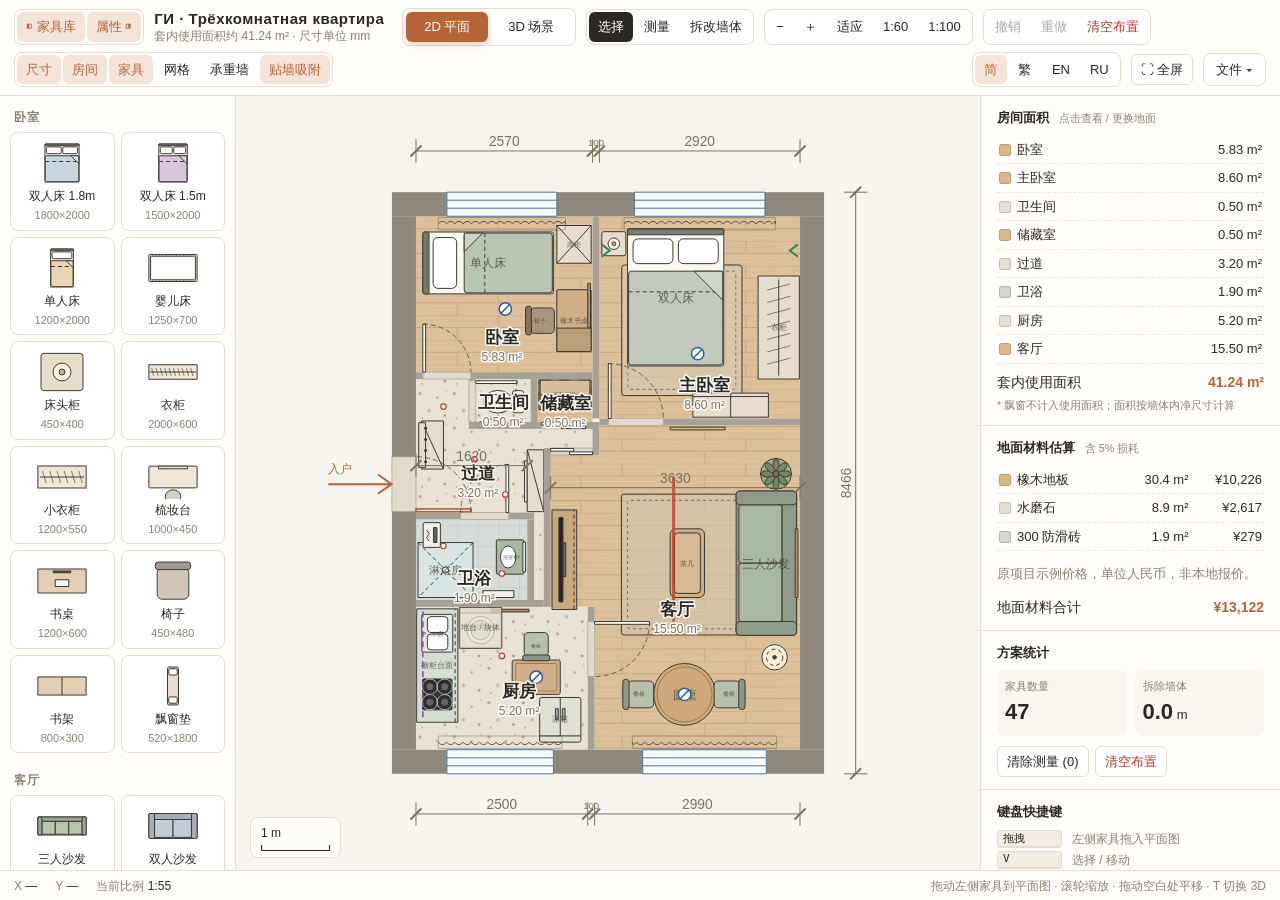
==== tests/offline.html @ d6c2c99a "kvartira-3d: data-driven floorplan-3d fork with a Russian UI Plan as JSON (walls, openings, rooms, l" ====
<!doctype html>
<html lang="zh-CN">
<head>
<meta charset="utf-8">
<meta name="viewport" content="width=device-width,initial-scale=1,maximum-scale=1,user-scalable=no,viewport-fit=cover">
<meta name="apple-mobile-web-app-capable" content="yes">
<meta name="mobile-web-app-capable" content="yes">
<meta name="apple-mobile-web-app-status-bar-style" content="default">
<meta name="theme-color" content="#fffdf9">
<title>户型装修设计</title>
<style>
:root{
  --bg:#f3efe7; --paper:#f7f4ee; --panel:#fffdf9; --line:#e3dccf; --ink:#2b2824; --muted:#8a8174;
  --accent:#b5653a; --accent-soft:#f3e3d8; --teal:#2f5d62;
}
*{box-sizing:border-box}
html,body{margin:0;height:100%;background:var(--bg);color:var(--ink);overflow:hidden;overscroll-behavior:none;touch-action:manipulation;
  -webkit-text-size-adjust:100%;-webkit-tap-highlight-color:transparent;
  font:13px/1.5 -apple-system,BlinkMacSystemFont,"PingFang SC","Hiragino Sans GB","Microsoft YaHei",sans-serif}
button,input,select{font:inherit;color:inherit}
.app{display:grid;grid-template-rows:auto minmax(0,1fr) 30px;grid-template-columns:236px minmax(0,1fr) 300px;height:100vh;height:100dvh;
  padding:env(safe-area-inset-top) env(safe-area-inset-right) env(safe-area-inset-bottom) env(safe-area-inset-left);
  -webkit-user-select:none;user-select:none;-webkit-touch-callout:none}
input{-webkit-user-select:text;user-select:text}
header{grid-column:1/-1;display:flex;flex-wrap:wrap;align-items:center;gap:6px 10px;padding:8px 14px;
  background:var(--panel);border-bottom:1px solid var(--line)}
.brand{display:flex;flex-direction:column;margin-right:8px;line-height:1.25}
.brand b{font-size:15px;letter-spacing:.5px}
.brand span{color:var(--muted);font-size:12px}
.grp{display:flex;align-items:center;gap:2px;padding:2px;border:1px solid var(--line);border-radius:8px;background:#fff}
.btn{border:0;background:transparent;padding:5px 9px;border-radius:6px;cursor:pointer;white-space:nowrap}
.btn:hover{background:#f2ece2}
.btn.on{background:var(--ink);color:#fff}
.btn.chip.on{background:var(--accent-soft);color:var(--accent)}
#langSel .btn{min-width:32px;font-weight:500}
.btn.primary{background:var(--accent);color:#fff}
.btn.primary:hover{background:#9f5530}
.btn.danger{color:#b3372a}
.spacer{flex:1}
aside{background:var(--panel);overflow:auto;border-right:1px solid var(--line)}
aside.right{border-right:0;border-left:1px solid var(--line)}
.lib h4{margin:0;padding:12px 14px 6px;font-size:12px;color:var(--muted);font-weight:600;letter-spacing:1px}
.lib-grid{display:grid;grid-template-columns:1fr 1fr;gap:6px;padding:0 10px 6px}
.lib h4{position:sticky;top:0;z-index:1;background:var(--panel)}
.item{display:flex;flex-direction:column;align-items:center;gap:2px;padding:8px 4px 6px;border:1px solid var(--line);
  border-radius:8px;background:#fff;cursor:grab;user-select:none;touch-action:pan-y;transition:border-color .15s,transform .15s}
.item.dragging{border-color:var(--accent);opacity:.5}
@media (hover:hover){.item:hover{border-color:var(--accent);transform:translateY(-1px)}}
#ghost{position:fixed;left:0;top:0;z-index:30;pointer-events:none;opacity:.8;transform:translate(-50%,-50%);filter:drop-shadow(0 4px 10px rgba(40,30,20,.3))}
#ghost svg{width:100%;height:100%;display:block;overflow:visible}
.item svg{width:56px;height:44px}
.item b{font-weight:500;font-size:12px}
.item small{color:var(--muted);font-size:11px}
.hint{padding:10px 14px 16px;color:var(--muted);font-size:12px}
main{position:relative;overflow:hidden;background:var(--paper)}
#plan{width:100%;height:100%;display:block;touch-action:none;cursor:default}
#plan.panning{cursor:grabbing}
#plan.tool-measure{cursor:crosshair}
#plan .wall{pointer-events:none}
#plan.tool-demolish .wall{pointer-events:all;cursor:pointer}
#plan.tool-demolish .wall:hover{fill:#d9894f}
#plan.tool-select .room:hover{opacity:.82}
#plan .furn{cursor:move}
@media (hover:hover){#plan .furn:hover{filter:drop-shadow(0 0 2px rgba(181,101,58,.7))}}
[data-handle]{cursor:pointer}
[data-handle=size]{cursor:nwse-resize}
.scalebar{position:absolute;left:14px;bottom:12px;background:rgba(255,253,249,.92);border:1px solid var(--line);
  border-radius:8px;padding:6px 10px;font-size:12px;pointer-events:none}
.scalebar .bar{height:6px;border:1.5px solid var(--ink);border-top:0;margin-top:3px}
.modehint{position:absolute;left:50%;top:12px;transform:translateX(-50%);background:var(--ink);color:#fff;
  padding:5px 12px;border-radius:20px;font-size:12px;opacity:0;transition:opacity .2s;pointer-events:none}
.modehint.show{opacity:.9}
footer{grid-column:1/-1;display:flex;gap:18px;align-items:center;padding:0 14px;background:var(--panel);overflow:hidden;white-space:nowrap;
  border-top:1px solid var(--line);color:var(--muted);font-size:12px;font-variant-numeric:tabular-nums}
#tip{overflow:hidden;text-overflow:ellipsis}
footer b{color:var(--ink);font-weight:500}
#panel section{padding:12px 16px;border-bottom:1px solid var(--line)}
#panel h3{margin:0 0 8px;font-size:13px}
#panel h3 small{color:var(--muted);font-weight:400;margin-left:6px}
table{width:100%;border-collapse:collapse;font-variant-numeric:tabular-nums}
td{padding:4px 2px;border-bottom:1px dashed #eee6d9}
td.r{text-align:right}
tr.click{cursor:pointer}
tr.click:hover td{background:#faf5ee}
.sw{display:inline-block;width:12px;height:12px;border-radius:3px;border:1px solid rgba(0,0,0,.15);vertical-align:-2px;margin-right:6px}
.total{display:flex;justify-content:space-between;margin-top:8px;font-size:14px}
.total b{color:var(--accent)}
.muted{color:var(--muted)}
.form{display:grid;grid-template-columns:1fr 1fr;gap:8px}
.form label{display:flex;flex-direction:column;gap:3px;font-size:12px;color:var(--muted)}
.form label.full{grid-column:1/-1}
.form input,.form select{border:1px solid var(--line);border-radius:6px;padding:5px 7px;background:#fff;width:100%}
.form input[type=color]{padding:2px;height:30px}
.actions{display:flex;flex-wrap:wrap;gap:6px;margin-top:10px}
.actions .btn{border:1px solid var(--line);background:#fff}
.mats{display:grid;grid-template-columns:1fr 1fr;gap:6px}
.mat{display:flex;align-items:center;gap:8px;border:1px solid var(--line);border-radius:8px;padding:6px;background:#fff;cursor:pointer;text-align:left}
.mat.on{border-color:var(--accent);box-shadow:0 0 0 2px var(--accent-soft)}
.mat i{width:26px;height:26px;border-radius:5px;border:1px solid rgba(0,0,0,.12);flex:none}
.mat span{font-size:12px;line-height:1.3}
.mat small{display:block;color:var(--muted)}
.kbd{display:grid;grid-template-columns:auto 1fr;gap:3px 10px;font-size:12px;color:var(--muted)}
kbd{font:11px ui-monospace,Menlo,monospace;background:#f2ece2;border:1px solid var(--line);border-bottom-width:2px;border-radius:4px;padding:0 5px;color:var(--ink)}
.big{font-size:22px;font-weight:600;font-variant-numeric:tabular-nums}
.stats{display:grid;grid-template-columns:1fr 1fr;gap:8px;margin-bottom:6px}
.stats div{background:#faf6ef;border-radius:8px;padding:8px}
.stats small{display:block;color:var(--muted);font-size:11px}
#toast{position:fixed;left:50%;bottom:110px;transform:translateX(-50%) translateY(20px);background:var(--ink);color:#fff;
  padding:8px 16px;border-radius:8px;opacity:0;transition:.25s;pointer-events:none;z-index:10}
#toast.show{opacity:1;transform:translateX(-50%)}
/* ---------- 2D / 3D 切换 ---------- */
.seg{position:relative;padding:3px}
.seg .btn{position:relative;z-index:1;width:82px;transition:color .45s}
.seg .btn:hover{background:transparent}
.seg .pill{position:absolute;left:3px;top:3px;bottom:3px;width:82px;border-radius:6px;background:var(--accent);
  box-shadow:0 2px 6px rgba(181,101,58,.35);transition:transform .5s cubic-bezier(.65,0,.35,1)}
.seg .btn[data-view="2d"],body.m3d .seg .btn[data-view="3d"]{color:#fff}
body.m3d .seg .btn[data-view="2d"]{color:var(--ink)}
body.m3d .seg .pill{transform:translateX(84px)}
body.busy .seg{pointer-events:none}
body.m3d .only2d,body:not(.m3d) .only3d{display:none!important}
.only2d,.only3d{animation:fadeIn .45s ease both}
@keyframes fadeIn{from{opacity:0;transform:translateY(-4px)}to{opacity:1;transform:none}}
#plan{transition:opacity .45s ease,transform .45s ease}
main.is3d #plan{opacity:0;pointer-events:none}
.scalebar{transition:opacity .3s}
main.is3d .scalebar{opacity:0}
#view3d{position:absolute;inset:0;opacity:0;visibility:hidden;transition:opacity .45s ease,visibility 0s linear .45s}
main.is3d #view3d{opacity:1;visibility:visible;transition:opacity .45s ease}
#view3d canvas{display:block;outline:none}
#walkOverlay{position:absolute;inset:0;display:none;align-items:center;justify-content:center;background:rgba(30,28,25,.35);z-index:3;cursor:pointer}
#walkOverlay>div{background:var(--panel);border-radius:14px;padding:22px 28px;text-align:center;max-width:360px}
#walkOverlay h3{margin:0 0 6px}
#walkOverlay p{margin:4px 0;color:var(--muted)}
#cross{position:absolute;left:50%;top:50%;width:14px;height:14px;margin:-7px 0 0 -7px;z-index:2;display:none;pointer-events:none}
#cross:before,#cross:after{content:"";position:absolute;background:#fff;box-shadow:0 0 2px #000}
#cross:before{left:6px;top:0;width:2px;height:14px}#cross:after{top:6px;left:0;height:2px;width:14px}
#hint3d{position:absolute;left:50%;top:12px;transform:translateX(-50%);background:rgba(43,40,36,.82);color:#fff;border-radius:20px;
  padding:5px 14px;font-size:12px;z-index:2;pointer-events:none;white-space:nowrap;transition:opacity .4s}
main.animating #hint3d{opacity:0}
.rlabel{font-size:12px;font-weight:600;color:#2b2824;background:rgba(255,253,249,.9);border:1px solid var(--line);
  border-radius:12px;padding:2px 9px;white-space:nowrap;pointer-events:none}
.rlabel small{font-weight:400;color:var(--muted);margin-left:4px}
#roomList{padding:0 10px 6px;display:grid;grid-template-columns:1fr 1fr;gap:4px}
#roomList button{display:flex;flex-direction:column;width:100%;border:1px solid var(--line);background:#fff;padding:5px 8px;border-radius:7px;cursor:pointer;text-align:left;line-height:1.3}
#roomList button:hover{background:#f2ece2}
#roomList button.on{background:var(--accent-soft);color:var(--accent)}
#roomList small{color:var(--muted);font-variant-numeric:tabular-nums}
.range{display:flex;align-items:center;gap:6px;padding:0 8px;color:var(--muted);font-size:12px}
.range input{width:100px;accent-color:var(--accent)}
.menu{position:relative}
.menu summary{list-style:none;border:1px solid var(--line);background:#fff;border-radius:8px;padding:6px 12px}
.menu summary::-webkit-details-marker{display:none}
.menu-pop{position:absolute;right:0;top:calc(100% + 6px);display:flex;flex-direction:column;min-width:150px;background:#fff;
  border:1px solid var(--line);border-radius:10px;padding:4px;box-shadow:0 10px 30px rgba(40,30,20,.14);z-index:20;animation:fadeIn .2s ease}
.menu-pop .btn{text-align:left}
.range span{font-variant-numeric:tabular-nums;color:var(--ink)}
/* ---------- 选中后的浮动工具条 ---------- */
#fab{position:absolute;left:50%;bottom:16px;transform:translate(-50%,12px);display:flex;align-items:center;gap:4px;padding:5px;
  background:rgba(255,253,249,.97);border:1px solid var(--line);border-radius:14px;box-shadow:0 8px 26px rgba(40,30,20,.16);
  z-index:4;opacity:0;visibility:hidden;transition:opacity .2s,transform .2s,visibility 0s linear .2s;max-width:calc(100% - 24px)}
main.drawer-panel #fab{opacity:0;visibility:hidden}
#fab.show{opacity:1;visibility:visible;transform:translate(-50%,0);transition:opacity .2s,transform .2s}
#fab .name{padding:0 8px 0 6px;font-weight:600;max-width:9em;overflow:hidden;text-overflow:ellipsis;white-space:nowrap}
#fab .btn{border:1px solid transparent}
#fab .sep{width:1px;align-self:stretch;margin:4px 2px;background:var(--line)}
/* ---------- 触屏漫游摇杆 ---------- */
#joy{position:absolute;left:28px;bottom:28px;width:130px;height:130px;border-radius:50%;background:rgba(255,253,249,.25);
  border:2px solid rgba(255,255,255,.7);box-shadow:0 4px 18px rgba(0,0,0,.18);z-index:3;display:none;touch-action:none;backdrop-filter:blur(3px)}
#joy i{position:absolute;left:50%;top:50%;width:56px;height:56px;margin:-28px 0 0 -28px;border-radius:50%;background:rgba(255,253,249,.92);
  box-shadow:0 2px 8px rgba(0,0,0,.25);pointer-events:none}
#walkExit{position:absolute;right:16px;bottom:28px;z-index:3;display:none}
/* ---------- 触屏：加大点击区域 ---------- */
@media (pointer:coarse){
  body{font-size:14px}
  header{padding:8px 12px;gap:8px}
  .grp{padding:3px;border-radius:10px}
  .btn{padding:8px 12px;min-height:38px;border-radius:8px}
  .seg .btn,.seg .pill{width:92px}
  body.m3d .seg .pill{transform:translateX(94px)}
  .menu summary{padding:9px 14px}
  .menu-pop .btn{padding:11px 14px}
  .item{padding:10px 4px 8px}
  .form input,.form select{font-size:16px;padding:8px 9px}
  .form input[type=color]{height:40px}
  .actions .btn,#fab .btn{min-height:42px;padding:9px 14px}
  td{padding:7px 2px}
  #roomList button{padding:8px 10px}
  .mat{padding:9px 8px}
  .range input{width:120px!important}
}
/* ---------- 竖屏 / 窄屏（如 iPad 竖握）：侧栏改为抽屉 ---------- */
/* ---------- 宽屏：左右面板可收起 ---------- */
@media (min-width:1101px){
  .app{transition:grid-template-columns .3s cubic-bezier(.3,.7,.3,1)}
  .app.hide-lib{grid-template-columns:0 minmax(0,1fr) 300px}
  .app.hide-panel{grid-template-columns:236px minmax(0,1fr) 0}
  .app.hide-lib.hide-panel{grid-template-columns:0 minmax(0,1fr) 0}
  .app.hide-lib aside.lib,.app.hide-panel aside.right{overflow:hidden;border:0}
  aside{overflow-x:hidden}
  aside.lib>div{min-width:220px} #panel{min-width:284px}   /* 收起动画中内容不被挤压变形 */
}
.narrow-only{display:none!important}
@media (max-width:1100px){
  .grp.narrow-only{display:flex!important}
  .btn.narrow-only,#fab .btn.narrow-only{display:inline-block!important}
  .app{grid-template-columns:minmax(0,1fr)}
  main,aside.lib,aside.right{grid-row:2;grid-column:1}
  aside.lib,aside.right{position:relative;z-index:6;width:min(320px,86vw);transition:transform .3s cubic-bezier(.3,.7,.3,1),box-shadow .3s}
  aside.lib{justify-self:start;transform:translateX(-110%)}
  aside.right{justify-self:end;transform:translateX(110%)}
  aside.open{transform:none;box-shadow:0 0 30px rgba(40,30,20,.18)}
  .lib-grid{grid-template-columns:1fr 1fr 1fr}
  .brand span,footer .only2d{display:none!important}
}
/* Additions keep the upstream paper, oak and charcoal palette. */
dialog{color:var(--ink);background:var(--panel);border:1px solid var(--line);border-radius:14px;padding:24px;max-width:min(500px,calc(100vw - 28px));box-shadow:0 16px 70px #201c1833}
dialog::backdrop{background:#241f1966}dialog p{white-space:pre-line}dialog .actions{justify-content:flex-end;margin-top:20px}dialog input[type=checkbox]{width:auto;align-self:start}
#underlayHint{position:fixed;left:50%;bottom:70px;transform:translateX(-50%);z-index:12;background:var(--ink);color:white;padding:10px 18px;border-radius:10px;max-width:90vw;pointer-events:none}
#plan.has-underlay #gRooms{opacity:.4}
#plan.has-underlay #gUnderlay{pointer-events:none}
.brand b{max-width:280px;overflow:hidden;text-overflow:ellipsis;white-space:nowrap}
@media(max-width:600px){header{gap:4px;padding:6px}.brand{order:-1;width:100%}.brand b{max-width:95vw}.btn{padding:5px 7px}#langSel .btn{min-width:28px}.menu-pop{max-height:65vh;overflow:auto}#modehint{max-width:90%;border-radius:10px}.range input{max-width:80px}}

body.busy details.menu{pointer-events:none;opacity:.5}

</style>

</head>
<body>
<div class="app">
  <header>
    <div class="grp" id="paneBtns">
      <button class="btn chip" id="tgLib" data-en="◧ Library">◧ 家具库</button>
      <button class="btn chip" id="tgPanel" data-en="Properties ◨">属性 ◨</button>
    </div>
    <div class="brand"><b data-en="3BR 2LR 2BA · Interior Design">三室两厅两卫 · 装修设计</b><span id="subtitle">原始户型 1:60 · 尺寸单位 mm</span></div>
    <div class="grp seg" id="viewSeg" title="切换 2D / 3D (T)" data-en-title="Switch 2D / 3D (T)">
      <span class="pill"></span>
      <button class="btn" data-view="2d" data-en="2D Plan">2D 平面</button>
      <button class="btn" data-view="3d" data-en="3D Scene">3D 场景</button>
    </div>
    <div class="grp only2d" id="tools">
      <button class="btn on" data-tool="select" title="选择 / 移动 (V)" data-en-title="Select / Move (V)" data-en="Select">选择</button>
      <button class="btn" data-tool="measure" title="测量 (M)" data-en-title="Measure (M)" data-en="Measure">测量</button>
      <button class="btn" data-tool="demolish" title="拆改非承重墙 (X)" data-en-title="Demolish non-bearing walls (X)" data-en="Demolish">拆改墙体</button>
    </div>
    <div class="grp only2d">
      <button class="btn" id="zoomOut" title="缩小" data-en-title="Zoom out">−</button>
      <button class="btn" id="zoomIn" title="放大" data-en-title="Zoom in">＋</button>
      <button class="btn" id="fit" title="适应窗口 (F)" data-en-title="Fit to window (F)" data-en="Fit">适应</button>
      <button class="btn" id="s60" title="按 1:60 显示（与原图同比例）" data-en-title="Show at 1:60 (same scale as the original plan)">1:60</button>
      <button class="btn" id="s100" title="按 1:100 显示" data-en-title="Show at 1:100">1:100</button>
    </div>
    <div class="grp only3d" id="modes3d">
      <button class="btn on" data-mode="orbit" data-en="Orbit">鸟瞰</button>
      <button class="btn" data-mode="walk" data-en="Walk">漫游</button>
    </div>
    <div class="grp only3d">
      <button class="btn" id="vIso" data-en="Iso">斜视</button>
      <button class="btn" id="vTop" data-en="Top">俯视</button>
    </div>
    <div class="grp">
      <button class="btn" id="undo" title="撤销 (Ctrl+Z)" data-en-title="Undo (Ctrl+Z)" data-en="Undo">撤销</button>
      <button class="btn" id="redo" title="重做 (Ctrl+Shift+Z)" data-en-title="Redo (Ctrl+Shift+Z)" data-en="Redo">重做</button>
      <button class="btn danger" id="clearAll" title="清空所有家具家电（可撤销）" data-en-title="Remove all furniture and appliances (undoable)" data-en="Clear">清空布置</button>
    </div>
    <div class="grp only2d" id="layers">
      <button class="btn chip on" data-layer="dims" data-en="Dims">尺寸</button>
      <button class="btn chip on" data-layer="labels" data-en="Rooms">房间</button>
      <button class="btn chip on" data-layer="furn" data-en="Furniture">家具</button>
      <button class="btn chip" data-layer="grid" data-en="Grid">网格</button>
      <button class="btn chip" data-layer="bearing" data-en="Bearing walls">承重墙</button>
      <button class="btn chip on" data-layer="wallSnap" title="拖动家具时贴墙吸附" data-en-title="Snap furniture to walls while dragging" data-en="Wall snap">贴墙吸附</button>
    </div>
    <div class="grp only3d">
      <button class="btn chip on" data-full-cut data-cut="2.5" data-en="Full walls">全高墙</button>
      <button class="btn chip" data-cut="1.2" data-en="Cut walls">剖切墙</button>
    </div>
    <div class="grp only3d" id="toggles3d">
      <button class="btn chip on" data-t="furn" data-en="Furniture">家具</button>
      <button class="btn chip on" data-t="labels" data-en="Labels">房间名</button>
      <button class="btn chip" data-t="night" data-en="Night">夜景</button>
    </div>
    <div class="grp only3d"><label class="range"><span data-en="Sun">日照</span> <input type="range" id="sun" min="7" max="18" step=".25" value="10" style="width:84px"><span id="sunT">10:00</span></label></div>
    <div class="spacer"></div>
    <div class="grp" id="langSel" role="group" aria-label="Language / 语言">
      <button class="btn chip" data-lang="zh" title="简体中文">简</button>
      <button class="btn chip" data-lang="zht" title="繁體中文">繁</button>
      <button class="btn chip" data-lang="en" title="English">EN</button>
      <button class="btn chip" data-lang="ru" title="Русский">RU</button>
    </div>
    <button class="btn" id="fullscreen" title="全屏 (Shift+F)" style="border:1px solid var(--line);background:#fff">⛶ 全屏</button>
    <details class="menu"><summary class="btn" data-en="File ▾">文件 ▾</summary>
      <div class="menu-pop">
        <button class="btn" id="exportPng" data-en="Export image">导出图片</button>
        <button class="btn" id="exportJson" data-en="Export plan JSON">导出方案 JSON</button>
        <button class="btn" id="importJson" data-en="Import plan">导入方案</button>
        <button class="btn" id="underlayBtn" data-en="Underlay…">底图…</button>
        <button class="btn danger" id="reset" data-en="Reset to default">重置为默认方案</button>
      </div></details>
    <input type="file" id="fileIn" accept=".json,application/json" hidden>
  </header>

  <aside class="lib">
    <div id="lib3d" class="only3d">
      <h4 data-en="Rooms · click to fly there">房间 · 点击飞到该房间</h4>
      <div id="roomList"></div>
    </div>
    <div id="lib"></div>
  </aside>

  <main id="stage">
    <svg id="plan" class="tool-select" font-family="-apple-system,'PingFang SC','Microsoft YaHei',sans-serif">
      <defs id="defs"></defs>
      <g id="gGrid"></g>
      <g id="gUnderlay" pointer-events="none"></g>
      <g id="gRooms"></g>
      <g id="gFurn"></g>
      <g id="gWalls"></g>
      <g id="gOpen"></g>
      <g id="gLabels" pointer-events="none"></g>
      <g id="gDims" pointer-events="none"></g>
      <g id="gMeasure" pointer-events="none"></g>
      <g id="gSel"></g>
    </svg>
    <div id="view3d">
      <div id="walkOverlay"><div><h3 data-en="Walk mode">漫游模式</h3>
        <p id="wo1"></p>
        <p id="wo2"></p>
        <p id="wo3"></p></div></div>
      <div id="cross"></div>
      <div id="joy"><i></i></div>
      <button class="btn primary" id="walkExit" data-en="Exit walk">退出漫游</button>
      <div id="hint3d"></div>
    </div>
    <div class="scalebar" id="scalebar"><span id="sbText">1 m</span><div class="bar" id="sbBar"></div></div>
    <div class="modehint" id="modehint"></div>
    <div id="fab"></div>
  </main>

  <aside class="right"><div id="panel"></div></aside>

  <footer>
    <span class="only2d">X <b id="cx">—</b></span><span class="only2d">Y <b id="cy">—</b></span>
    <span class="only2d"><span data-en="Scale">当前比例</span> <b id="ratio">—</b></span>
    <span id="hover" class="only2d"></span>
    <span class="spacer"></span>
    <span id="tip"></span>
  </footer>
</div>
<div id="toast"></div>
<dialog id="planDialog" aria-labelledby="planDialogTitle"><form method="dialog">
  <h3 id="planDialogTitle"></h3><p id="planDialogText"></p>
  <div class="form"><label id="dialogInputLabel" class="full"><span id="dialogInputText"></span><input id="dialogInput" type="number" min="1" step="any"></label></div>
  <div class="actions"><button class="btn" value="cancel" id="dialogCancel"></button><button class="btn primary" value="ok" id="dialogOK"></button></div>
</form></dialog>
<dialog id="underlayDialog" aria-labelledby="underlayTitle">
  <h3 id="underlayTitle" data-en="Tracing underlay">描图底图</h3>
  <p data-en="Load an image, then calibrate two points. Alt-drag moves it in 2D. The image is stored only in this browser, separately for each plan.">加载图片后标定两点。按住 Alt 拖动平移底图。</p>
  <div class="form">
    <label class="full"><span data-en="Image (PNG, JPEG, WebP)">图片</span><input id="underlayFile" type="file" accept="image/png,image/jpeg,image/webp"></label>
    <label><span data-en="Opacity">不透明度</span><input id="underlayOpacity" type="range" min="0" max="1" step=".05"></label>
    <label><span data-en="Show underlay">显示底图</span><input id="underlayShow" type="checkbox"></label>
  </div>
  <div class="actions"><button class="btn" id="underlayCalibrate" data-en="Calibrate two points">标定两点</button><button class="btn" id="underlayMove" data-en="Move image">移动底图</button><button class="btn" id="underlayClose" data-en="Done">完成</button></div>
</dialog>
<div id="underlayHint" hidden></div>


<script>
/* ======================= 多语言（中文 / English，默认中文） ======================= */
const LANG_KEY = 'kvartira-3d:language';
const LANGS = ['zh', 'zht', 'en', 'ru'];             // 简体 / 繁體（台湾用字）/ English
let LANG = (() => { const fallback = navigator.language.toLowerCase().startsWith('ru') ? 'ru' : 'zh'; try { const l = localStorage.getItem(LANG_KEY); return LANGS.includes(l) ? l : fallback; } catch(e) { return fallback; } })();
// 简 → 繁：先按词替换一字多义的字，再逐字查表（表由 OpenCC s2tw 按本页用到的字生成）
const S2T_PHRASES = [['布置','佈置'],['布局','佈局'],['台面','檯面'],['复制','複製']];
const S2T = new Map(('与與两兩个個为為书書于於仅僅从從价價会會传傳体體余餘侧側倾傾储儲儿兒关關内內写寫净淨准準击擊则則刚剛删刪制製办辦动動势勢区區单單占佔卧臥卫衛厅廳历歷压壓厨廚双雙发發变變叶葉后後吗嗎听聽启啟哑啞围圍图圖圆圓场場坐座块塊垫墊墙牆处處备備复復头頭妆妝婴嬰实實宽寬对對导導层層屉屜属屬岛島带帶干乾并並库庫应應开開当當径徑态態总總悬懸懒懶户戶护護拟擬择擇挂掛挡擋挤擠损損换換据據摆擺摇搖撑撐数數无無时時显顯暂暫机機杂雜杆桿条條来來松鬆构構柜櫃标標栈棧栏欄样樣梁樑棱稜椭橢横橫橱櫥气氣没沒注註浅淺测測浏瀏游遊滚滾满滿灯燈灵靈点點热熱状狀独獨环環现現电電画畫监監盖蓋盘盤砖磚确確离離积積称稱竖豎筑築签籤类類约約级級线線结結绕繞绘繪给給统統继繼绿綠缀綴编編缝縫缩縮网網联聯脚腳获獲虚虛装裝见見视視览覽触觸计計认認让讓议議记記设設识識译譯该該语語请請读讀调調负負败敗质質贴貼赶趕转轉轮輪软軟轴軸轻輕载載较較辅輔辑輯边邊过過这這进進远遠适適选選邻鄰里裡针針钢鋼钮鈕铰鉸铺鋪销銷锁鎖键鍵镜鏡长長门門闭閉闲閒间間阅閱阳陽阴陰阶階随隨隐隱静靜页頁顶頂项項顺順颜顏飘飄飞飛马馬鸟鳥齐齊龙龍').match(/../gu).map(p => [...p]));
const s2t = s => S2T_PHRASES.reduce((a, [f, t]) => a.replaceAll(f, t), s).replace(/[\u3400-\u9fff]/g, c => S2T.get(c) || c);
const RU = {"Floor Plan Designer":"Планировщик квартиры","Nothing to undo":"Нечего отменять","Entry":"Вход","Drag to rotate (Shift for free angle)":"Потяните для поворота (Shift — свободный угол)","Drag to resize":"Потяните для изменения размера","Room Areas":"Площади комнат","Click to view / change flooring":"Нажмите, чтобы выбрать покрытие","Net floor area":"Полезная площадь","* Bay windows are excluded; areas use net inner wall dimensions":"* Эркеры не учтены; площадь по внутренним граням стен","Flooring Estimate":"Смета напольных покрытий","incl. 5% waste":"включая 5% запаса","Flooring total":"Всего за покрытия","Plan Stats":"Статистика проекта","Furniture":"Мебель","Walls removed":"Демонтировано стен","Clear measures":"Удалить измерения","Clear layout":"Очистить расстановку","Rotate":"Повернуть","Duplicate":"Дублировать","Delete":"Удалить","Properties":"Свойства","Done":"Готово","Floor / Properties":"Пол / свойства","There is no furniture to clear":"Нет мебели для удаления","Layout cleared — Undo to restore":"Расстановка очищена — можно отменить","Hide library ( [ )":"Скрыть каталог ( [ )","Show library ( [ )":"Показать каталог ( [ )","Hide properties ( ] )":"Скрыть свойства ( ] )","Show properties ( ] )":"Показать свойства ( ] )","Room":"Комната","Name":"Название","Floor area":"Площадь пола","Perimeter":"Периметр","Width":"Ширина","Depth":"Глубина","Flooring":"Покрытие пола","Estimated cost":"Ориентировочная стоимость","Furniture in room":"Мебель в комнате","None":"Нет","← Back to overview":"← К обзору","Center":"Центр","Rotation":"Поворот","Color":"Цвет","Footprint":"Занимаемая площадь","Rotate 90°":"Повернуть на 90°","Bring to front":"На передний план","Send to back":"На задний план","← Back":"← Назад","Drag to move; drag the top dot to rotate; drag the bottom-right square to resize. With \"Wall snap\" on, items snap flush to nearby walls.":"Перетаскивайте мебель для перемещения; верхний кружок — поворот, нижний правый квадрат — размер. С привязкой к стенам мебель выравнивается у ближайшей стены.","Load-bearing walls (black) cannot be removed":"Несущие стены (чёрные) нельзя демонтировать","Exterior walls are part of the building envelope and should not be removed":"Наружные стены ограждают здание и не предназначены для демонтажа","Wall restored":"Стена восстановлена","Hold and drag a line, or tap two points · snaps to walls · tap \"Select\" to exit":"Проведите линию или укажите две точки · Привязка к стенам · «Выбрать» — выход","Click two points (or drag) to measure · snaps to walls · Shift locks horizontal/vertical · Esc cancels":"Укажите две точки или проведите линию · Привязка к стенам · Shift — по осям · Esc — отмена","Click a grey non-bearing wall to remove it, click again to restore · black bearing walls cannot be removed":"Нажмите серую перегородку для демонтажа, ещё раз — восстановить · Чёрные несущие стены защищены","Click to add, or drag onto the plan":"Нажмите для добавления или перетащите на план","Drop it on the floor":"Перетащите предмет на пол","floor-plan-design":"планировка-квартиры","Tap or drag from the library · 1 finger pans · pinch zooms · bottom bar rotates / duplicates / deletes":"Добавление из каталога · Один палец — сдвиг · Щипок — масштаб · Панель внизу — поворот, копия, удаление","1 finger orbits · 2 fingers zoom / pan · tap furniture or floor to edit · tap doors to open":"Один палец — вращение · Два — масштаб и сдвиг · Нажмите мебель для выбора или дверь для открытия","Drag furniture onto the plan · scroll to zoom · drag empty space to pan · T for 3D":"Перетащите мебель на план · Колесо — масштаб · Пустое место — сдвиг · T — 3D","3D stays in sync with the plan · panel edits apply instantly · T for 2D":"3D синхронизирован с планом · Изменения свойств видны сразу · T — 2D","3D engine is still loading or failed to load (three.js needs a network connection)":"3D ещё загружается или недоступен (для Three.js требуется подключение к сети)","Showing at 1:60 (same scale as the original plan)":"Масштаб 1:60 (как у исходного плана)","Fullscreen is not supported here — in Safari, use \"Add to Home Screen\" to open it fullscreen":"Полный экран недоступен — в Safari можно добавить страницу на экран «Домой»","Could not enter fullscreen":"Не удалось включить полный экран","Exit fullscreen":"Выйти из полного экрана","Fullscreen":"Полный экран","Plan imported":"Планировка импортирована","Invalid file format":"Неверный формат файла","Reset to the default design? (undoable)":"Восстановить исходную расстановку этой планировки? (Можно отменить)","Whole home":"Вся квартира","1 finger orbits · 2 fingers zoom / pan · select furniture to drag it · tap doors to open":"Один палец — вращение · Два — масштаб и сдвиг · Выберите мебель для перемещения · Нажмите дверь для открытия","Left-drag orbits · right-drag pans · scroll zooms · select furniture to drag it · click doors to open":"Левая кнопка — вращение · Правая — сдвиг · Колесо — масштаб · Мебель можно двигать · Нажмите дверь для открытия","Joystick moves · drag to look · tap doors to open":"Джойстик — движение · Потяните экран для обзора · Нажмите дверь для открытия","WASD moves · mouse looks · Shift runs · E opens doors · Esc pauses":"WASD — движение · Мышь — обзор · Shift — быстрее · E — дверь · Esc — пауза","Tap to start at the front door":"Нажмите, чтобы начать у входной двери","Joystick moves · drag on screen to look":"Джойстик — движение · Потяните экран для обзора","Tap doors to open · \"Exit walk\" returns to orbit":"Нажмите дверь для открытия · «Выйти из прогулки» — вид сверху","Click to start at the front door":"Нажмите, чтобы начать у входной двери","\u003ckbd>W\u003c/kbd> \u003ckbd>A\u003c/kbd> \u003ckbd>S\u003c/kbd> \u003ckbd>D\u003c/kbd> move · mouse looks · \u003ckbd>Shift\u003c/kbd> runs":"\u003ckbd>W\u003c/kbd> \u003ckbd>A\u003c/kbd> \u003ckbd>S\u003c/kbd> \u003ckbd>D\u003c/kbd> — движение · Мышь — обзор · \u003ckbd>Shift\u003c/kbd> — быстрее","\u003ckbd>E\u003c/kbd> opens the door ahead · \u003ckbd>Esc\u003c/kbd> pauses":"\u003ckbd>E\u003c/kbd> — дверь перед вами или ближайшая в пределах 2,2 м · \u003ckbd>Esc\u003c/kbd> — пауза","Browser storage is full. The underlay will last only until this page closes. Use a smaller image.":"Хранилище браузера заполнено. Подложка сохранится только до закрытия страницы. Используйте изображение поменьше.","Click two points on the image · Esc cancels":"Укажите две точки на изображении · Esc — отмена","Drag to move the image · Esc finishes":"Перетащите подложку · Esc — завершить","Use a PNG, JPEG or WebP image up to 3 MB.":"Используйте PNG, JPEG или WebP размером до 3 МБ.","Could not read image":"Не удалось прочитать изображение","Calibrate underlay":"Масштаб подложки","Enter the real distance between the two points.":"Введите настоящее расстояние между двумя точками.","Distance (mm)":"Расстояние (мм)","Cancel":"Отмена","Continue":"Продолжить","Cannot open file":"Не удалось открыть файл","Invalid plan":"Некорректная планировка","Open plan":"Открыть планировку","Current edits are saved in this browser. The file will replace the active plan and clear its undo history.":"Текущие изменения сохранятся в этом браузере. Файл заменит активную планировку и очистит её историю отмены.","Could not read file":"Не удалось прочитать файл","Reset to default":"Восстановить исходную расстановку","Invalid plan path":"Некорректный путь планировки","Could not load plan. Use a local HTTP server or the File menu.":"Не удалось загрузить планировку. Используйте локальный HTTP-сервер или меню «Файл».","◧ Library":"◧ Каталог","Properties ◨":"Свойства ◨","3BR 2LR 2BA · Interior Design":"Квартира · Дизайн интерьера","Switch 2D / 3D (T)":"Переключить 2D / 3D (T)","2D Plan":"2D План","3D Scene":"3D Вид","Select / Move (V)":"Выбрать / двигать (V)","Select":"Выбрать","Measure (M)":"Измерить (M)","Measure":"Измерить","Demolish non-bearing walls (X)":"Демонтаж перегородок (X)","Demolish":"Демонтаж","Zoom out":"Уменьшить","Zoom in":"Увеличить","Fit to window (F)":"Вписать в окно (F)","Fit":"Вписать","Show at 1:60 (same scale as the original plan)":"Масштаб 1:60 (как у исходного плана)","Show at 1:100":"Масштаб 1:100","Orbit":"Обзор","Walk":"Прогулка","Iso":"Изометрия","Top":"Сверху","Undo (Ctrl+Z)":"Отменить (Ctrl+Z)","Undo":"Отменить","Redo (Ctrl+Shift+Z)":"Повторить (Ctrl+Shift+Z)","Redo":"Повторить","Remove all furniture and appliances (undoable)":"Удалить всю мебель и технику (можно отменить)","Clear":"Очистить","Dims":"Размеры","Rooms":"Комнаты","Grid":"Сетка","Bearing walls":"Несущие стены","Snap furniture to walls while dragging":"Привязывать мебель к стенам при перемещении","Wall snap":"Привязка","Full walls":"Полные стены","Cut walls":"Срез стен","Labels":"Названия","Night":"Ночь","Sun":"Солнце","File ▾":"Файл ▾","Export image":"Сохранить изображение","Export plan JSON":"Сохранить планировку","Import plan":"Открыть планировку…","Rooms · click to fly there":"Комнаты · Нажмите для перехода","Walk mode":"Режим прогулки","Exit walk":"Выйти из прогулки","Scale":"Масштаб","\u003csection>\u003ch3>Touch Controls\u003c/h3>\u003cdiv class=\"kbd\">\n    \u003ckbd>1-finger drag\u003c/kbd>\u003cspan>Pan on empty space\u003c/span>\u003ckbd>2 fingers\u003c/kbd>\u003cspan>Pinch to zoom, drag to pan\u003c/span>\n    \u003ckbd>Library\u003c/kbd>\u003cspan>Tap to place at center, or hold and drag right to a spot\u003c/span>\n    \u003ckbd>Tap item\u003c/kbd>\u003cspan>Drag to move; top dot rotates, bottom-right square resizes\u003c/span>\n    \u003ckbd>Toolbar\u003c/kbd>\u003cspan>Bottom bar can rotate / duplicate / delete\u003c/span>\n    \u003ckbd>Measure\u003c/kbd>\u003cspan>Hold and drag a line, or tap two points\u003c/span>\n    \u003ckbd>3D walk\u003c/kbd>\u003cspan>Joystick moves, drag to look, tap doors to open\u003c/span>\n  \u003c/div>\u003c/section>":"\u003csection>\u003ch3>Сенсорное управление\u003c/h3>\u003cdiv class=\"kbd\">\u003ckbd>Один палец\u003c/kbd>\u003cspan>Потяните пустое место для сдвига\u003c/span>\u003ckbd>Два пальца\u003c/kbd>\u003cspan>Щипок — масштаб, движение — сдвиг\u003c/span>\u003ckbd>Каталог\u003c/kbd>\u003cspan>Нажмите для добавления в центр или перетащите вправо на план\u003c/span>\u003ckbd>Мебель\u003c/kbd>\u003cspan>Тяните для перемещения; кружок — поворот, квадрат — размер\u003c/span>\u003ckbd>Панель внизу\u003c/kbd>\u003cspan>Поворот / копия / удаление\u003c/span>\u003ckbd>Измерение\u003c/kbd>\u003cspan>Проведите линию или укажите две точки\u003c/span>\u003ckbd>Прогулка\u003c/kbd>\u003cspan>Джойстик — движение, экран — обзор, нажатие — дверь\u003c/span>\u003c/div>\u003c/section>","\u003csection>\u003ch3>Keyboard Shortcuts\u003c/h3>\u003cdiv class=\"kbd\">\n    \u003ckbd>Drag\u003c/kbd>\u003cspan>Drag furniture onto the plan\u003c/span>\u003ckbd>V\u003c/kbd>\u003cspan>Select / move\u003c/span>\u003ckbd>M\u003c/kbd>\u003cspan>Measure (Shift: horizontal/vertical)\u003c/span>\n    \u003ckbd>X\u003c/kbd>\u003cspan>Demolish non-bearing walls (black = bearing)\u003c/span>\u003ckbd>R\u003c/kbd>\u003cspan>Rotate 90° (Shift reverses)\u003c/span>\u003ckbd>Arrows\u003c/kbd>\u003cspan>Nudge 10mm (Shift 100mm)\u003c/span>\n    \u003ckbd>⌘/Ctrl D\u003c/kbd>\u003cspan>Duplicate\u003c/span>\u003ckbd>Delete\u003c/kbd>\u003cspan>Delete\u003c/span>\u003ckbd>⌘/Ctrl Z\u003c/kbd>\u003cspan>Undo\u003c/span>\u003ckbd>T\u003c/kbd>\u003cspan>Toggle 2D / 3D\u003c/span>\u003ckbd>F\u003c/kbd>\u003cspan>Fit to window\u003c/span>\u003ckbd>Esc\u003c/kbd>\u003cspan>Deselect\u003c/span>\n  \u003c/div>\u003c/section>":"\u003csection>\u003ch3>Клавиши (любая раскладка)\u003c/h3>\u003cdiv class=\"kbd\">\u003ckbd>Перетаскивание\u003c/kbd>\u003cspan>Мебель из каталога на план\u003c/span>\u003ckbd>V / M / X\u003c/kbd>\u003cspan>Выбор / измерение / демонтаж\u003c/span>\u003ckbd>Shift\u003c/kbd>\u003cspan>Измерение по горизонтали или вертикали\u003c/span>\u003ckbd>R\u003c/kbd>\u003cspan>Поворот 90° (Shift — обратно)\u003c/span>\u003ckbd>Стрелки\u003c/kbd>\u003cspan>Сдвиг 10 мм (Shift — 100 мм)\u003c/span>\u003ckbd>⌘/Ctrl D\u003c/kbd>\u003cspan>Дублировать\u003c/span>\u003ckbd>Delete\u003c/kbd>\u003cspan>Удалить\u003c/span>\u003ckbd>⌘/Ctrl Z\u003c/kbd>\u003cspan>Отменить (Shift — повторить)\u003c/span>\u003ckbd>T / F\u003c/kbd>\u003cspan>2D / 3D; вписать в окно\u003c/span>\u003ckbd>[ / ]\u003c/kbd>\u003cspan>Каталог / свойства\u003c/span>\u003ckbd>+ / −\u003c/kbd>\u003cspan>Масштаб\u003c/span>\u003ckbd>Shift F\u003c/kbd>\u003cspan>Полный экран\u003c/span>\u003ckbd>WASD / E\u003c/kbd>\u003cspan>Прогулка / дверь\u003c/span>\u003ckbd>Alt + drag\u003c/kbd>\u003cspan>Переместить подложку\u003c/span>\u003ckbd>Esc\u003c/kbd>\u003cspan>Снять выделение / отменить\u003c/span>\u003c/div>\u003c/section>","Tracing underlay":"Подложка для обводки","Load an image, then calibrate two points. Alt-drag moves it in 2D. The image is stored only in this browser, separately for each plan.":"Загрузите изображение и задайте масштаб по двум точкам. Alt + перетаскивание — сдвиг в 2D. Подложка сохраняется только в этом браузере, отдельно для каждой планировки.","Image (PNG, JPEG, WebP)":"Изображение (PNG, JPEG, WebP)","Opacity":"Прозрачность","Show underlay":"Показывать подложку","Calibrate two points":"Масштаб по двум точкам","Move image":"Переместить подложку","Underlay…":"Подложка…","Illustrative upstream prices in CNY; not a local quotation.":"Примерные цены исходного проекта в юанях; не коммерческая смета.","Master Bedroom":"Главная спальня","Master Bath":"Главная ванная","Kids' Room":"Детская","Guest Bath":"Гостевая ванная","Laundry Balcony":"Постирочная","Children's Room":"Комната детей","Kitchen":"Кухня","Dining":"Столовая","Hallway":"Прихожая","Living Room":"Гостиная","Leisure Balcony":"Балкон","Master Bay Window":"Эркер спальни","Children's Bay Window":"Эркер детской","Oak Flooring":"Дубовый паркет","Walnut Flooring":"Паркет из ореха","800 Tile":"Плитка 800 мм","600 Tile":"Плитка 600 мм","Marble":"Мрамор","300 Anti-slip Tile":"Нескользящая плитка 300 мм","Terrazzo":"Терраццо","Wall-to-wall Carpet":"Ковролин","Bedroom":"Спальня","Dining & Kitchen":"Кухня и столовая","Bathroom":"Ванная","Appliances":"Техника","Study & Leisure":"Работа и отдых","Double Bed 1.8m":"Двуспальная кровать 1,8 м","Double Bed 1.5m":"Двуспальная кровать 1,5 м","Double Bed":"Двуспальная кровать","Single Bed":"Односпальная кровать","Crib":"Детская кроватка","Nightstand":"Прикроватная тумба","Wardrobe":"Шкаф для одежды","Small Wardrobe":"Небольшой шкаф","Dresser":"Туалетный столик","Desk":"Письменный стол","Chair":"Стул","Bookshelf":"Книжный шкаф","Bay Cushion":"Подушка для эркера","3-Seat Sofa":"Трёхместный диван","Loveseat":"Двухместный диван","Corner Sofa":"Угловой диван","Armchair":"Кресло","Beanbag":"Кресло-мешок","Coffee Table":"Журнальный столик","Side Table":"Приставной столик","TV Stand":"Тумба для ТВ","Rug":"Ковёр","Shoe Cabinet":"Обувница","Entry Cabinet":"Тумба в прихожую","Floor Lamp":"Торшер","Plant":"Растение","Large Plant":"Большое растение","Dining Table":"Обеденный стол","6-Seat Dining Table":"Обеденный стол на шесть","Round Table":"Круглый стол","Dining Chair":"Обеденный стул","Kitchen Island":"Кухонный остров","Bar Stool":"Барный стул","Kitchen Counter":"Кухонная столешница","Gas Stove":"Варочная панель","Sink":"Мойка","Fridge":"Холодильник","Sideboard":"Буфет","Toilet":"Унитаз","Vanity":"Тумба с раковиной","Double Vanity":"Двойная раковина","Shower":"Душевая кабина","Shower Area":"Душевая зона","Bathtub":"Ванна","Washer":"Стиральная машина","Laundry Sink":"Хозяйственная раковина","Water Heater":"Водонагреватель","Storage Cabinet":"Шкаф для хранения","65\" TV":"Телевизор 65″","55\" TV":"Телевизор 55″","French-door Fridge":"Двухдверный холодильник","Floor AC":"Напольный кондиционер","Wall AC":"Настенный кондиционер","Dishwasher":"Посудомоечная машина","Oven Tower":"Пенал с духовкой","Dryer":"Сушильная машина","Air Purifier":"Очиститель воздуха","Long Desk":"Длинный письменный стол","Office Chair":"Офисное кресло","Large Bookshelf":"Большой книжный шкаф","Upright Piano":"Пианино","Treadmill":"Беговая дорожка","Reading Chair":"Кресло для чтения","Tea Table":"Чайный столик","Lounge Chair":"Кресло для отдыха","Storage & utility":"Хранение и инженерия","Long hanging rail":"Штанга для длинной одежды","Double hanging rail":"Две штанги для одежды","Open shelves":"Открытые полки","Drawer unit":"Комод с полками","Overhead cabinet":"Антресоль","Coat hooks":"Крючки для одежды","Boiler":"Бойлер","Washer + dryer":"Стиральная и сушильная машины","Tall cabinet":"Высокий шкаф","Electrical panel":"Электрощит","Decor":"Декор","Curtains":"Шторы","Wall art":"Картина","Mirror":"Зеркало","Glass blocks":"Стеклоблоки","Could not save locally. Export JSON to keep a backup.":"Не удалось сохранить в браузере. Экспортируйте JSON для резервной копии.","Floating cabinet":"Подвесная тумба","Dresser on legs":"Комод на ножках","Oak desk":"Дубовый письменный стол","Podium / block":"Подиум / блок","Shelved niche":"Ниша с полками","Heated towel rail":"Полотенцесушитель","Ceiling rain shower":"Потолочный душ","Approximate 2026 prices, ₽/m². Materials + 5% waste; labour, delivery and underlay excluded. Not a shop quotation.":"Цены на 2026 год — ориентировочно, ₽/м². Материалы + 5% запаса; без работ, доставки и подложки. Не предложение магазина."};
const RU_PATTERNS = [["^Net\\ floor\\ area\\ ≈\\ (.*?)\\ m²\\ ·\\ Units:\\ mm\\ ·\\ Original\\ scale\\ 1:60$",["Полезная площадь ≈ ",1," м² · Размеры в мм · Исходный масштаб 1:60"]],["^Remove\\ all\\ (.*?)\\ furniture\\ /\\ appliance\\ items\\?\\\nWalls,\\ flooring\\ and\\ measurements\\ are\\ kept\\.\\ You\\ can\\ Undo\\ this\\.$",["Удалить все ",1," предметов мебели и техники?\nСтены, покрытия и измерения сохранятся. Действие можно отменить."]],["^Wall\\ area\\ \\(2\\.8m\\ ceiling,\\ openings\\ not\\ deducted\\)\\ ≈\\ (.*?)\\ m²$",["Площадь стен (потолок 2,8 м, без вычета проёмов) ≈ ",1," м²"]],["^(.*?)\\ items$",["",1," шт."]],["^Added\\ \"(.*?)\"\\ (.*?)×(.*?)$",["Добавлено: «",1,"» ",2,"×",3,""]],["^Marked\\ (.*?)\\ mm\\ of\\ wall\\ for\\ removal$",["Отмечен демонтаж ",1," мм стены"]],["^Remove\\ all\\ (.*?)\\ furniture\\ /\\ appliance\\ items\\?$",["Удалить все ",1," предметов мебели и техники?"]],["^Furniture\\ is\\ drawn\\ at\\ real\\ size\\ \\(mm\\)\\.\\ (.*?)\\ Edit\\ size\\ and\\ color\\ in\\ the\\ right\\ panel\\ afterwards\\.$",["Мебель показана в настоящих размерах (мм). Нажмите для добавления в центр или перетащите на план / пол в 3D. На сенсорном экране прокручивайте каталог вверх и вниз, а предмет тяните вправо. Размеры и цвет меняются в свойствах."]],["^Net\\ floor\\ area\\ ≈\\ (.*?)\\ m²\\ ·\\ Units:\\ mm$",["Полезная площадь ≈ ",1," м² · Размеры в мм"]],["^Wall\\ area\\ \\((.*?)m\\ ceiling,\\ openings\\ not\\ deducted\\)\\ ≈\\ (.*?)\\ m²$",["Площадь стен (потолок ",1," м, без вычета проёмов) ≈ ",2," м²"]]].map(([p,t]) => [new RegExp(p,"s"),t]);
function ruText(s){
  if (RU[s] !== undefined) return RU[s];
  for (const [pattern,tokens] of RU_PATTERNS){ const m = pattern.exec(s); if (m) return tokens.map(t => typeof t === 'number' ? m[t] : t).join(''); }
  return s;
}
const tr = (zh,en) => LANG === 'ru' ? ruText(en) : LANG === 'en' ? en : LANG === 'zht' ? s2t(zh) : zh;
const DEMO_EN = {'Прихожая':'Hallway','Комната':'Room','Спальня':'Bedroom','Гостиная':'Living Room','Кухня':'Kitchen','Ванная':'Bathroom','Туалет':'Toilet','Кладовая':'Storage Room'};
const EXTRA_ZH = {'Прихожая':'过道','Комната':'卧室','Спальня':'主卧室','Гостиная':'客厅','Кухня':'厨房','Ванная':'卫浴','Туалет':'卫生间','Кладовая':'储藏室','Storage & utility':'收纳与设备','Long hanging rail':'长衣挂杆','Double hanging rail':'双层挂杆','Open shelves':'开放搁架','Drawer unit':'抽屉柜','Overhead cabinet':'顶柜','Coat hooks':'衣钩','Boiler':'锅炉','Washer + dryer':'洗烘叠放','Tall cabinet':'高柜','Electrical panel':'配电箱','Decor':'装饰','Curtains':'窗帘','Wall art':'装饰画','Mirror':'镜子','Glass blocks':'玻璃砖'};

Object.assign(EXTRA_ZH, {'Floating cabinet':'悬空柜','Dresser on legs':'细腿斗柜','Oak desk':'橡木书桌','Podium / block':'地台 / 块体','Shelved niche':'搁架壁龛','Heated towel rail':'毛巾加热架','Ceiling rain shower':'顶喷花洒'});

// 内置的房间 / 材料 / 家具名称存的是中文；英文界面下显示译名，用户自己改过的名称原样显示
const NAMES_EN = {
  '主卧室':'Master Bedroom', '主卫浴':'Master Bath', '小孩房':"Kids' Room", '客卫浴':'Guest Bath', '洗衣阳台':'Laundry Balcony',
  '子女房':"Children's Room", '厨房':'Kitchen', '餐厅':'Dining', '过道':'Hallway', '客厅':'Living Room', '休闲阳台':'Leisure Balcony',
  '主卧飘窗':'Master Bay Window', '子女房飘窗':"Children's Bay Window",
  '橡木地板':'Oak Flooring', '胡桃木地板':'Walnut Flooring', '800 地砖':'800 Tile', '600 地砖':'600 Tile', '大理石':'Marble',
  '300 防滑砖':'300 Anti-slip Tile', '水磨石':'Terrazzo', '满铺地毯':'Wall-to-wall Carpet',
  '卧室':'Bedroom', '餐厨':'Dining & Kitchen', '卫浴':'Bathroom', '家电':'Appliances', '书房 · 休闲':'Study & Leisure',
  '双人床 1.8m':'Double Bed 1.8m', '双人床 1.5m':'Double Bed 1.5m', '双人床':'Double Bed', '单人床':'Single Bed', '婴儿床':'Crib',
  '床头柜':'Nightstand', '衣柜':'Wardrobe', '小衣柜':'Small Wardrobe', '梳妆台':'Dresser', '书桌':'Desk', '椅子':'Chair',
  '书架':'Bookshelf', '飘窗垫':'Bay Cushion', '三人沙发':'3-Seat Sofa', '双人沙发':'Loveseat', '转角沙发':'Corner Sofa',
  '单人沙发':'Armchair', '懒人沙发':'Beanbag', '茶几':'Coffee Table', '边几':'Side Table', '电视柜':'TV Stand', '地毯':'Rug',
  '鞋柜':'Shoe Cabinet', '玄关柜':'Entry Cabinet', '落地灯':'Floor Lamp', '绿植':'Plant', '大绿植':'Large Plant',
  '餐桌':'Dining Table', '六人餐桌':'6-Seat Dining Table', '圆桌':'Round Table', '餐椅':'Dining Chair', '岛台':'Kitchen Island',
  '吧椅':'Bar Stool', '橱柜台面':'Kitchen Counter', '燃气灶':'Gas Stove', '水槽':'Sink', '冰箱':'Fridge', '餐边柜':'Sideboard',
  '马桶':'Toilet', '浴室柜':'Vanity', '双盆浴室柜':'Double Vanity', '淋浴房':'Shower', '淋浴区':'Shower Area', '浴缸':'Bathtub',
  '洗衣机':'Washer', '洗衣池':'Laundry Sink', '电热水器':'Water Heater', '储物柜':'Storage Cabinet', '65 寸电视':'65" TV',
  '55 寸电视':'55" TV', '对开门冰箱':'French-door Fridge', '柜机空调':'Floor AC', '挂机空调':'Wall AC', '洗碗机':'Dishwasher',
  '蒸烤箱高柜':'Oven Tower', '烘干机':'Dryer', '空气净化器':'Air Purifier', '长书桌':'Long Desk', '办公椅':'Office Chair',
  '大书架':'Large Bookshelf', '立式钢琴':'Upright Piano', '跑步机':'Treadmill', '阅读椅':'Reading Chair', '茶桌':'Tea Table', '休闲椅':'Lounge Chair',
};
const NAMES_ZH = Object.fromEntries(Object.entries(NAMES_EN).map(([zh,en]) => [en,zh]));
const nm = s => { const en = NAMES_EN[s] ?? DEMO_EN[s] ?? s, zh = EXTRA_ZH[s] ?? NAMES_ZH[s] ?? s; return LANG === 'ru' ? (DEMO_EN[s] ? s : ruText(en)) : LANG === 'en' ? en : LANG === 'zht' ? s2t(zh) : zh; };
// 静态文案：元素上写 data-en / data-en-title，中文原文首次切换时存进 dataset
function applyStaticLang(){
  document.documentElement.lang = {zh:'zh-CN', zht:'zh-TW', en:'en',ru:'ru'}[LANG];
  document.title = tr('户型装修设计', 'Floor Plan Designer');
  document.querySelectorAll('[data-en]').forEach(el => { el.dataset.zh ??= el.textContent; el.textContent = tr(el.dataset.zh, el.dataset.en); });
  document.querySelectorAll('[data-en-title]').forEach(el => { el.dataset.zhTitle ??= el.title; el.title = tr(el.dataset.zhTitle, el.dataset.enTitle); });
  document.querySelectorAll('#langSel [data-lang]').forEach(b => { const on = b.dataset.lang === LANG; b.classList.toggle('on', on); b.setAttribute('aria-pressed', on); });
}

// The embedded plan and imported plans use the same validated contract.
const DEFAULT_PLAN = {"id":"khrushchev-gi-3k","name":"ГИ · Трёхкомнатная квартира","ceiling":2.5,"door_head":2.1,"license":"CC-BY-SA-3.0","source":{"title":"GI Planirovka 3K","author":"Melee","url":"https://commons.wikimedia.org/wiki/File:GI_Planirovka_3K.jpg","license":"CC-BY-SA-3.0"},"trace_notes":["Interpretive orthogonal trace of a skewed photograph, not a measured survey. Stairwell excluded. Exterior walls 350 mm; partitions 100 mm.","Printed lengths take priority. Room 2 is 2570 × 2270 mm = 5.8339 m² although the photo states 5.9 m². Bedroom depth inferred as 2945 mm from 8.6 m² / 2.92 m.","Living room has a 3630 mm main bay and a narrower lower bay beside the 2500 mm kitchen. Hall has an inferred stepped passage around the WC and closet. Its principal 1620 mm clear zone is shown by a dimension chain; partition positions and door swings are estimates.","Kitchen depth 2080 mm and bath depth 1173 mm are inferred from printed areas. Door openings and window widths are approximate. The shallow hall recess beside the bath is not a route to the kitchen; kitchen access is from the living room.","Renovation furniture and lighting are illustrative, not from the source image."],"walls":[[-350,-350,450,0,"e"],[2050,-350,3180,0,"e"],[5080,-350,5940,0,"e"],[-350,7766,450,8116,"e"],[2000,7766,3300,8116,"e"],[5100,7766,5940,8116,"e"],[-350,0,0,3500,"e"],[-350,4300,0,7766,"e"],[5590,0,5940,7766,"e"],[2570,0,2670,2945,"n"],[0,2270,100,2370,"n"],[800,2270,2570,2370,"n"],[770,2370,870,2395,"n"],[1670,2370,1770,2995,"n"],[770,2995,1830,3095,"n"],[2470,2995,2670,3095,"n"],[2670,2945,2800,3045,"n"],[3600,2945,5590,3045,"n"],[1860,3375,1960,5686,"n"],[2570,3095,2670,3475,"n"],[0,4313,650,4413,"n"],[1350,4313,1720,4413,"n"],[1620,4413,1720,5586,"n"],[0,5586,1860,5686,"n"],[2500,5686,2600,5900,"n"],[2500,6700,2600,7766,"n"]],"windows":[[450,-350,2050,0,0.85,2.2],[3180,-350,5080,0,0.85,2.2],[450,7766,2000,8116,0.95,2.2],[3300,7766,5100,8116,0.85,2.2]],"doors":[{"name":"Вход","rect":[-350,3500,0,4300],"h":[0,4300],"c":[0,-1],"o":[1,0],"len":800,"entry":true},{"name":"Комната","rect":[100,2270,800,2370],"h":[100,2270],"c":[1,0],"o":[0,-1],"len":700},{"name":"Спальня","rect":[2800,2945,3600,3045],"h":[2800,2945],"c":[1,0],"o":[0,-1],"len":800},{"name":"Туалет","rect":[770,2395,870,2995],"h":[870,2395],"c":[0,1],"o":[1,0],"len":600},{"name":"Ванная","rect":[650,4313,1350,4413],"h":[1350,4313],"c":[-1,0],"o":[0,-1],"len":700},{"name":"Кухня","rect":[2500,5900,2600,6700],"h":[2600,5900],"c":[0,1],"o":[1,0],"len":800}],"slides":[{"rect":[1830,2995,2470,3095],"v":false},{"rect":[1960,3375,2570,3475],"v":false}],"rooms":[{"id":"room","name":"Комната","poly":[[0,0],[2570,0],[2570,2270],[0,2270]],"mat":"wood","at":[1250,1850],"source_area":5.9},{"id":"bedroom","name":"Спальня","poly":[[2670,0],[5590,0],[5590,2945],[2670,2945]],"mat":"wood","at":[4200,2550],"source_area":8.6},{"id":"wc","name":"Туалет","poly":[[870,2370],[1670,2370],[1670,2995],[870,2995]],"mat":"terrazzo","at":[1270,2790],"source_area":0.5},{"id":"closet","name":"Кладовая","poly":[[1770,2370],[2570,2370],[2570,2995],[1770,2995]],"mat":"wood","at":[2170,2810],"source_area":0.5},{"id":"hall","name":"Прихожая","poly":[[0,2370],[770,2370],[770,3095],[2570,3095],[2570,3375],[1860,3375],[1860,5586],[1720,5586],[1720,4313],[0,4313]],"mat":"terrazzo","at":[900,3820],"source_area":3.2},{"id":"bath","name":"Ванная","poly":[[0,4413],[1620,4413],[1620,5586],[0,5586]],"mat":"antislip","at":[850,5350],"source_area":1.9},{"id":"kitchen","name":"Кухня","poly":[[0,5686],[2500,5686],[2500,7766],[0,7766]],"mat":"terrazzo","at":[1500,7000],"source_area":5.2},{"id":"living","name":"Гостиная","poly":[[2670,3045],[5590,3045],[5590,7766],[2600,7766],[2600,5686],[1960,5686],[1960,3475],[2670,3475]],"mat":"wood","at":[3800,5800],"source_area":15.5}],"dims":[{"horiz":true,"at":-950,"start":0,"segs":[2570,100,2920]},{"horiz":false,"at":6400,"start":-350,"segs":[8466]},{"horiz":true,"at":8700,"start":0,"segs":[2500,100,2990]},{"horiz":true,"at":3630,"start":0,"segs":[1620]},{"horiz":true,"at":3950,"start":1960,"segs":[3630]}],"lights":[{"k":"spot","at":[400,2770]},{"k":"spot","at":[850,3540]},{"k":"spot","at":[1300,4050]},{"k":"spot","at":[400,4800]},{"k":"spot","at":[1250,5200]},{"k":"spot","at":[1250,6400]},{"k":"spot","at":[2170,2750]},{"k":"pl","at":[900,3650]},{"k":"pl","at":[900,5050]},{"k":"pl","at":[1250,6500]},{"k":"pl","at":[1270,2700]},{"k":"pendant","at":[1300,1350],"h":2.12},{"k":"pendant","at":[4100,2000],"h":2.15},{"k":"pendant","at":[3910,6960],"h":1.9,"style":"glass"},{"k":"track","a":[3750,3800],"b":[3750,5900]},{"k":"sconce","at":[2700,500],"dir":[1,0],"h":1.6,"style":"spot"},{"k":"led","pts":[[100,5750],[100,7300]]},{"k":"pendant","at":[1750,6710],"h":1.9,"style":"glass"},{"k":"sconce","at":[5560,500],"dir":[-1,0],"h":1.6,"style":"spot"}],"furniture":[{"type":"rug","name":"Rug","cx":3870,"cy":1660,"w":1750,"d":1900,"rot":0,"color":"#d7cab3"},{"type":"rug","name":"Rug","cx":3890,"cy":5070,"w":2050,"d":1800,"rot":90,"color":"#d1c3ac"},{"type":"bed","name":"Single Bed","cx":1050,"cy":680,"w":900,"d":1900,"rot":270,"color":"#b9c5b3"},{"type":"odesk","name":"Oak desk","cx":2300,"cy":1520,"w":900,"d":500,"rot":90,"color":"#d1af86"},{"type":"chair","name":"Chair","cx":1810,"cy":1520,"w":420,"d":430,"rot":270,"color":"#a8957c"},{"type":"tallcab","name":"Tall cabinet","cx":2300,"cy":410,"w":500,"d":550,"rot":0,"color":"#e6ddce","ht":2.35,"rows":2,"hd":"edge"},{"type":"bed","name":"Double Bed","cx":3780,"cy":1180,"w":1400,"d":2000,"rot":0,"color":"#c1c9bc"},{"type":"nightstand","name":"Nightstand","cx":2880,"cy":400,"w":350,"d":350,"rot":0,"color":"#e6ddce"},{"type":"wardrobe","name":"Wardrobe","cx":5280,"cy":1620,"w":1500,"d":600,"rot":90,"color":"#e6ddce"},{"type":"toilet","name":"Toilet","cx":1270,"cy":2700,"w":350,"d":590,"rot":90,"color":"#f5f4ef"},{"type":"oshelf","name":"Open shelves","cx":2170,"cy":2600,"w":760,"d":430,"rot":0,"color":"#d7bf9b","led":"both"},{"type":"topbox","name":"Overhead cabinet","cx":2170,"cy":2600,"w":760,"d":430,"rot":0,"color":"#e6ddce"},{"type":"shoecab","name":"Shoe Cabinet","cx":240,"cy":3330,"w":700,"d":320,"rot":270,"color":"#e6ddce"},{"type":"hooks","name":"Coat hooks","cx":90,"cy":3330,"w":650,"d":100,"rot":270,"color":"#e6ddce"},{"type":"mirror","name":"Mirror","cx":1600,"cy":3860,"w":600,"d":40,"rot":90,"color":"#e6ddce","ht":1.2,"y0":1.15},{"type":"shower","name":"Shower","cx":430,"cy":5150,"w":800,"d":800,"rot":0,"color":"#d7e6e5"},{"type":"vanity","name":"Vanity","cx":1370,"cy":4960,"w":500,"d":400,"rot":90,"color":"#a9b8a2","mirror":false},{"type":"boiler","name":"Boiler","cx":230,"cy":4640,"w":360,"d":250,"rot":270,"color":"#f2f0e9"},{"type":"counter","name":"Kitchen Counter","cx":310,"cy":6540,"w":1650,"d":600,"rot":270,"color":"#d5ddd1"},{"type":"ksink","name":"Sink","cx":310,"cy":6070,"w":550,"d":450,"rot":270,"color":"#e2e7e5"},{"type":"stove","name":"Gas Stove","cx":310,"cy":6960,"w":450,"d":430,"rot":270,"color":"#343a37"},{"type":"fridge","name":"Fridge","cx":2100,"cy":7330,"w":600,"d":650,"rot":180,"color":"#dfdfd6"},{"type":"washdry","name":"Washer + dryer","cx":940,"cy":5990,"w":600,"d":590,"rot":0,"color":"#e8e6de","lift":0.08},{"type":"art","name":"Wall art","cx":1370,"cy":5740,"w":550,"d":40,"rot":0,"color":"#bb835d","ht":0.55,"y0":1.4},{"type":"sofa","name":"3-Seat Sofa","cx":5100,"cy":5050,"w":2100,"d":880,"rot":90,"color":"#a9b8a2"},{"type":"floatcab","name":"Floating cabinet","cx":2160,"cy":5000,"w":1450,"d":360,"rot":270,"color":"#caa77d","ht":0.32,"y0":0.3,"rows":1,"hd":"none","top":"#e6ddce"},{"type":"tv","name":"55\" TV","cx":2110,"cy":5000,"w":1230,"d":60,"rot":270,"color":"#242627"},{"type":"coffeetable","name":"Coffee Table","cx":3950,"cy":5050,"w":1000,"d":500,"rot":90,"color":"#d1af86"},{"type":"plant","name":"Plant","cx":5240,"cy":3750,"w":450,"d":450,"rot":0,"color":"#91aa81"},{"type":"floorlamp","name":"Floor Lamp","cx":5220,"cy":6420,"w":370,"d":370,"rot":0,"color":"#373a32"},{"type":"roundtable","name":"Round Table","cx":3910,"cy":6960,"w":900,"d":900,"rot":0,"color":"#cfa879"},{"type":"chair","name":"Dining Chair","cx":3240,"cy":6960,"w":440,"d":460,"rot":270,"color":"#b7c0aa"},{"type":"chair","name":"Dining Chair","cx":4560,"cy":6960,"w":440,"d":460,"rot":90,"color":"#b7c0aa"},{"type":"art","name":"Wall art","cx":5540,"cy":5050,"w":1000,"d":40,"rot":90,"color":"#c58b69","ht":0.7,"y0":1.25,"c2":"#778a75"},{"type":"art","name":"Wall art","cx":4100,"cy":3090,"w":800,"d":40,"rot":0,"color":"#d5be95","ht":0.6,"y0":1.3,"c2":"#5f796f"},{"type":"art","name":"Wall art","cx":2520,"cy":1300,"w":650,"d":40,"rot":90,"color":"#b79576","ht":0.65,"y0":1.4},{"type":"curtain","name":"Curtains","cx":1250,"cy":110,"w":1850,"d":180,"rot":0,"color":"#b9b3a1","sheer":true,"open":0.14},{"type":"curtain","name":"Curtains","cx":4130,"cy":110,"w":2200,"d":180,"rot":0,"color":"#b9b3a1","sheer":true,"open":0.14},{"type":"curtain","name":"Curtains","cx":1225,"cy":7656,"w":1800,"d":180,"rot":180,"color":"#b9b3a1","sheer":true,"open":0.14},{"type":"curtain","name":"Curtains","cx":4200,"cy":7656,"w":2100,"d":180,"rot":180,"color":"#b9b3a1","sheer":true,"open":0.14},{"type":"cabinet","name":"Storage Cabinet","cx":1740,"cy":3850,"w":900,"d":240,"rot":90,"color":"#e6ddce"},{"type":"drawers","name":"Dresser on legs","cx":4580,"cy":2750,"w":1100,"d":350,"rot":180,"color":"#e6ddce","ht":0.78,"legs":0.14,"humid":true},{"type":"mirror","name":"Mirror","cx":1575,"cy":4960,"w":430,"d":40,"rot":90,"color":"#e6ddce","shape":"oval","ht":0.85,"y0":1.15},{"type":"towelrail","name":"Heated towel rail","cx":1200,"cy":5500,"w":450,"d":100,"rot":180,"color":"#f2f0e9","ht":1.15,"y0":0.4},{"type":"gbox","name":"Podium / block","cx":940,"cy":5990,"w":620,"d":600,"rot":0,"color":"#e6ddce","ht":0.08,"y0":0},{"type":"table","name":"Dining Table","cx":1750,"cy":6710,"w":700,"d":500,"rot":0,"color":"#d1af86"},{"type":"chair","name":"Dining Chair","cx":1750,"cy":6260,"w":400,"d":420,"rot":180,"color":"#b7c0aa"}]};
const MATERIAL_IDS = ['wood','walnut','tile800','tile600','marble','antislip','terrazzo','carpet'];
const FURNITURE_TYPES = ["acwall","aircon","armchair","art","barstool","bathtub","baycushion","beanbag","bed","boiler","bookshelf","cabinet","chair","chest","coffeetable","cornersofa","counter","crib","curtain","desk","dishwasher","drawers","dresser","dryer","epanel","floatcab","floorlamp","fridge","gbox","glassblock","hang1","hang2","hooks","island","ksink","mirror","niche","nightstand","odesk","officechair","oshelf","ovencol","piano","plant","purifier","rainshower","roundtable","rug","shoecab","shower","sidetable","sofa","stove","table","tallcab","toilet","topbox","towelrail","treadmill","tv","tvstand","vanity","wardrobe","washdry","washer","waterheater"];
const cloneData = value => JSON.parse(JSON.stringify(value));
function validatePlan(input){
  const p = cloneData(input), fail = path => { throw new Error(path); };
  const num = (n, lo=-100000, hi=100000) => typeof n === 'number' && Number.isFinite(n) && n >= lo && n <= hi;
  const str = s => typeof s === 'string' && s.length > 0 && s.length <= 200;
  const point = a => Array.isArray(a) && a.length === 2 && a.every(v => num(v));
  const rect = a => Array.isArray(a) && a.length >= 4 && a.slice(0,4).every(v => num(v)) && a[2] > a[0] && a[3] > a[1];
  const list = (key, max, required=false) => { if (!required && p[key] === undefined) p[key] = []; if (!Array.isArray(p[key]) || p[key].length > max) fail(key); };
  if (!p || typeof p !== 'object' || !str(p.name)) fail('name');
  if (!num(p.ceiling, 2.2, 6)) fail('ceiling (2.2–6 m)');
  if (p.id !== undefined && (typeof p.id !== 'string' || !/^[a-zA-Z0-9_-]{1,80}$/.test(p.id))) fail('id');
  if (p.door_head === undefined) p.door_head = 2.1;
  if (!num(p.door_head, 1.8, p.ceiling)) fail('door_head');
  list('walls',2000,true); list('windows',300); list('doors',300); list('slides',300); list('rooms',200,true); list('lights',300); list('furniture',1000);
  if (!p.walls.length || !p.rooms.length) fail('walls / rooms');
  p.walls.forEach((w,i) => { if (!rect(w) || w.length !== 5 || !['b','e','n','low'].includes(w[4])) fail('walls['+i+']'); });
  p.windows.forEach((w,i) => { if (!rect(w) || w.length !== 6 || !num(w[4],0,p.ceiling) || !num(w[5],w[4]+.05,p.ceiling)) fail('windows['+i+']'); });
  p.doors.forEach((d,i) => {
    if (!d || !str(d.name) || !rect(d.rect) || !point(d.h) || !point(d.c) || !point(d.o) || !num(d.len,300,3000)) fail('doors['+i+']');
    const axis = v => v.every(n => [-1,0,1].includes(n)) && Math.abs(v[0])+Math.abs(v[1]) === 1;
    if (!axis(d.c) || !axis(d.o) || d.c[0]*d.o[0]+d.c[1]*d.o[1] !== 0 || (d.door_head !== undefined && !num(d.door_head,1.8,p.ceiling))) fail('doors['+i+'].direction / door_head');
  });
  p.slides.forEach((d,i) => { if (!d || !rect(d.rect) || typeof d.v !== 'boolean' || (d.door_head !== undefined && !num(d.door_head,1.8,p.ceiling))) fail('slides['+i+']'); });
  const ids = new Set();
  p.rooms.forEach((r,i) => {
    if (!r || typeof r.id !== 'string' || !/^[a-zA-Z0-9_-]{1,80}$/.test(r.id) || ['__proto__','constructor','prototype'].includes(r.id) || ids.has(r.id) || !str(r.name) || !MATERIAL_IDS.includes(r.mat) || !Array.isArray(r.poly) || r.poly.length < 3 || r.poly.length > 200 || !r.poly.every(point) || (r.at !== undefined && !point(r.at))) fail('rooms['+i+']');
    ids.add(r.id);
    const signed = r.poly.reduce((a,v,j) => { const q = r.poly[(j+1)%r.poly.length]; return a+v[0]*q[1]-q[0]*v[1]; },0);
    if (Math.abs(signed) < 10000) fail('rooms['+i+'].poly');
  });
  p.lights.forEach((l,i) => {
    if (!l || !['spot','pl','track','pendant','sconce','led'].includes(l.k)) fail('lights['+i+']');
    if (['spot','pl','pendant','sconce'].includes(l.k) && !point(l.at)) fail('lights['+i+'].at');
    if (['pendant','sconce'].includes(l.k) && !num(l.h,.2,p.ceiling-.2)) fail('lights['+i+'].h');
    if (l.style !== undefined && !(l.k === 'pendant' ? ['glass','bar'] : l.k === 'sconce' ? ['spot'] : []).includes(l.style)) fail('lights['+i+'].style');
    if (l.len !== undefined && (l.k !== 'pendant' || l.style !== 'bar' || !num(l.len,50,15000))) fail('lights['+i+'].len');
    if (l.vert !== undefined && (l.k !== 'pendant' || l.style !== 'bar' || typeof l.vert !== 'boolean')) fail('lights['+i+'].vert');
    const segment = (a,b) => point(a) && point(b) && (a[0] === b[0] || a[1] === b[1]) && Math.hypot(b[0]-a[0],b[1]-a[1]) >= 20;
    if (l.k === 'track' && !segment(l.a,l.b)) fail('lights['+i+'].a / b');
    if (l.k === 'sconce' && (!point(l.dir) || Math.abs(Math.hypot(...l.dir)-1) > .001)) fail('lights['+i+'].dir');
    if (l.k === 'led' && (!Array.isArray(l.pts) || l.pts.length < 2 || l.pts.length > 100 || !l.pts.every(point) || l.pts.slice(1).some((v,j) => !segment(l.pts[j],v)))) fail('lights['+i+'].pts');
  });
  const fids = new Set(), color = s => typeof s === 'string' && /^#[0-9a-f]{6}$/i.test(s);
  p.furniture.forEach((f,i) => {
    if (!f || !FURNITURE_TYPES.includes(f.type) || !str(f.name) || !num(f.cx) || !num(f.cy) || !num(f.w,50,15000) || !num(f.d,20,15000)) fail('furniture['+i+']');
    f.rot ??= 0; if (!num(f.rot,-36000,36000)) fail('furniture['+i+'].rot');
    f.id ??= 'item-'+i;
    if (typeof f.id !== 'string' || !/^[a-zA-Z0-9_-]{1,80}$/.test(f.id) || fids.has(f.id)) fail('furniture['+i+'].id'); fids.add(f.id);
    for (const key of ['color','frame','c2','top','back']) if (f[key] !== undefined && !color(f[key])) fail('furniture['+i+'].'+key);
    if (f.led !== undefined && !['both','plus','minus'].includes(f.led)) fail('furniture['+i+'].led');
    if (f.sheer !== undefined && typeof f.sheer !== 'boolean') fail('furniture['+i+'].sheer');
    if (f.open !== undefined && !num(f.open,0,.5)) fail('furniture['+i+'].open');
    if (f.ht !== undefined && !num(f.ht,f.type === 'gbox' ? .01 : .1,f.type === 'tallcab' ? 6 : p.ceiling)) fail('furniture['+i+'].ht');
    for (const key of ['y0','lift','legs','ny0']) if (f[key] !== undefined && !num(f[key],0,p.ceiling)) fail('furniture['+i+'].'+key);
    if (f.nh !== undefined && !num(f.nh,.1,p.ceiling)) fail('furniture['+i+'].nh');
    if (f.nw !== undefined && !num(f.nw,50,f.w)) fail('furniture['+i+'].nw');
    if (f.rows !== undefined && (!Number.isInteger(f.rows) || !num(f.rows,1,20))) fail('furniture['+i+'].rows');
    if (f.hd !== undefined && !['bar','edge','none'].includes(f.hd)) fail('furniture['+i+'].hd');
    if (f.shape !== undefined && !['oval','rect'].includes(f.shape)) fail('furniture['+i+'].shape');
    if (f.humid !== undefined && typeof f.humid !== 'boolean') fail('furniture['+i+'].humid');
    if (f.mirror !== undefined && typeof f.mirror !== 'boolean') fail('furniture['+i+'].mirror');
    if (f.type === 'drawers' && (f.legs ?? .15) >= (f.ht ?? .8)-.02) fail('furniture['+i+'].legs / ht');
    // Respect the supplied niche module's defaults (zero ny0 also means 1 m).
    if (f.type === 'niche' && ((f.nw ?? 500) >= f.w || f.d <= 30 || (f.nh ?? 1.1)+(f.ny0 || 1) >= p.ceiling)) fail('furniture['+i+'].niche dimensions');
  });
  if (p.dims !== undefined){
    list('dims',100);
    p.dims.forEach((d,i) => { if (!d || typeof d.horiz !== 'boolean' || !num(d.at) || !num(d.start) || !Array.isArray(d.segs) || !d.segs.length || d.segs.length > 100 || !d.segs.every(v => num(v,1,200000))) fail('dims['+i+']'); });
  }
  if (!p.id){
    // Stable for the same source, independent of property order and furniture edits.
    const identity = JSON.stringify([p.name,p.ceiling,p.walls,p.rooms.map(r => [r.id,r.poly])]);
    let hash = 2166136261; for (const c of identity) hash = Math.imul(hash ^ c.charCodeAt(0),16777619);
    p.id = 'plan-'+(hash>>>0).toString(16);
  }
  return p;
}
function planExtents(p){
  const xs = p.walls.flatMap(w => [w[0],w[2]]), ys = p.walls.flatMap(w => [w[1],w[3]]);
  return {x0:Math.min(...xs), y0:Math.min(...ys), x1:Math.max(...xs), y1:Math.max(...ys)};
}
let PLAN = validatePlan(DEFAULT_PLAN);
let WALLS, WINS, DOORS, SLIDES, ROOMS, LIGHTS, BOUNDS, OX, OY, H, STORE;
function bindPlan(p){
  PLAN = p; WALLS = p.walls; WINS = p.windows; DOORS = p.doors; SLIDES = p.slides; ROOMS = p.rooms; LIGHTS = p.lights;
  const b = planExtents(p); OX = (b.x0+b.x1)/2; OY = (b.y0+b.y1)/2; H = p.ceiling;
  BOUNDS = {x:b.x0-1400,y:b.y0-1400,w:b.x1-b.x0+2800,h:b.y1-b.y0+2800};
  STORE = 'kvartira-3d:v1:'+p.id;
}
bindPlan(PLAN);
function planDims(){
  const b = planExtents(PLAN);
  return PLAN.dims ?? [{horiz:true,at:b.y0-700,start:b.x0,segs:[b.x1-b.x0]}, {horiz:false,at:b.x1+700,start:b.y0,segs:[b.y1-b.y0]}];
}
function entryGeometry(){
  const d = DOORS.find(d => d.entry); if (!d) return null;
  return {x:(d.rect[0]+d.rect[2])/2,y:(d.rect[1]+d.rect[3])/2,dx:d.o[0],dy:d.o[1]};
}

const MATS = {
  wood:    {name:'橡木地板', price:320, sw:'#d8b88a'},
  walnut:  {name:'胡桃木地板', price:380, sw:'#9b7250'},
  tile800: {name:'800 地砖', price:220, sw:'#ebe6dc'},
  tile600: {name:'600 地砖', price:160, sw:'#dfe3e1'},
  marble:  {name:'大理石', price:650, sw:'#f1eee8'},
  antislip:{name:'300 防滑砖', price:140, sw:'#d3d8d4'},
  terrazzo:{name:'水磨石', price:280, sw:'#e6dfd3'},
  carpet:  {name:'满铺地毯', price:200, sw:'#c9c3d3'},
};
// 家具库：[类型, 名称, 宽, 深, 颜色]
const LIB = [
  {cat:'卧室', items:[
    ['bed','双人床 1.8m',1800,2000,'#c9d6df'],['bed','双人床 1.5m',1500,2000,'#d8c7dc'],['bed','单人床',1200,2000,'#e8d5b5'],
    ['crib','婴儿床',1250,700,'#efe3d0'],['nightstand','床头柜',450,400,'#e8dccb'],['wardrobe','衣柜',2000,600,'#efe6d8'],
    ['wardrobe','小衣柜',1200,550,'#efe6d8'],['dresser','梳妆台',1000,450,'#efe6d8'],['desk','书桌',1200,600,'#e2cfb4'],
    ['chair','椅子',450,480,'#cfc6b8'],['bookshelf','书架',800,300,'#e2cfb4'],['baycushion','飘窗垫',520,1800,'#e7dccd']]},
  {cat:'客厅', items:[
    ['sofa','三人沙发',2400,900,'#b7c4b0'],['sofa','双人沙发',1700,880,'#c3cbd6'],['cornersofa','转角沙发',2800,1700,'#b7c4b0'],
    ['armchair','单人沙发',850,850,'#d6b99a'],['beanbag','懒人沙发',800,800,'#e0b98f'],['coffeetable','茶几',1300,650,'#e8dccb'],
    ['sidetable','边几',500,500,'#d9c3a3'],['tvstand','电视柜',2400,400,'#e2cfb4'],['rug','地毯',2400,1700,'#d9cbb8'],
    ['shoecab','鞋柜',1000,350,'#efe6d8'],['shoecab','玄关柜',1400,380,'#e6dccc'],['floorlamp','落地灯',450,450,'#3d3a34'],
    ['plant','绿植',500,500,'#a9c39b'],['plant','大绿植',700,700,'#9dbb8c']]},
  {cat:'餐厨', items:[
    ['table','餐桌',1400,800,'#e2cfb4'],['table','六人餐桌',1800,900,'#d8c2a2'],['roundtable','圆桌',1000,1000,'#e2cfb4'],
    ['chair','餐椅',450,480,'#cfc6b8'],['island','岛台',1800,900,'#e9e5de'],['barstool','吧椅',420,420,'#6b5d4c'],
    ['counter','橱柜台面',1600,600,'#e9e5de'],['stove','燃气灶',750,450,'#dcdcdc'],['ksink','水槽',800,450,'#e1e6ea'],
    ['fridge','冰箱',700,700,'#dfe4e8'],['cabinet','餐边柜',1600,400,'#efe6d8']]},
  {cat:'卫浴', items:[
    ['toilet','马桶',400,700,'#ffffff'],['vanity','浴室柜',800,500,'#eef1f3'],['vanity','双盆浴室柜',1200,500,'#eef1f3'],
    ['shower','淋浴房',900,900,'#e4edf2'],['bathtub','浴缸',1600,750,'#eef3f6'],['washer','洗衣机',600,600,'#e6ebee'],
    ['waterheater','电热水器',800,450,'#f4f4f2'],['cabinet','储物柜',1000,400,'#efe6d8']]},
  {cat:'家电', items:[
    ['tv','65 寸电视',1450,80,'#1d1d1f'],['tv','55 寸电视',1230,80,'#1d1d1f'],['fridge','对开门冰箱',910,700,'#c9ced3'],
    ['aircon','柜机空调',500,380,'#f6f7f8'],['acwall','挂机空调',900,250,'#f6f7f8'],['dishwasher','洗碗机',600,600,'#c9ced3'],
    ['ovencol','蒸烤箱高柜',600,600,'#efe6d8'],['dryer','烘干机',600,600,'#e6ebee'],['purifier','空气净化器',400,300,'#f4f4f2']]},
  {cat:'书房 · 休闲', items:[
    ['desk','长书桌',1600,700,'#d8c2a2'],['officechair','办公椅',620,620,'#4a4f55'],['bookshelf','大书架',1600,350,'#e2cfb4'],
    ['piano','立式钢琴',1500,600,'#1f1d1b'],['treadmill','跑步机',800,1800,'#3a3a3c'],['armchair','阅读椅',750,800,'#c9a98a']]},
];
LIB.push({cat:'Storage & utility',items:[
  ['hang1','Long hanging rail',800,550,'#e2cfb4'],['hang2','Double hanging rail',800,550,'#e2cfb4'],
  ['oshelf','Open shelves',600,500,'#e2cfb4'],['chest','Drawer unit',800,550,'#efe6d8'],
  ['topbox','Overhead cabinet',800,550,'#efe6d8'],['hooks','Coat hooks',600,100,'#d8c3a5'],
  ['boiler','Boiler',450,320,'#f4f4f2'],['washdry','Washer + dryer',600,600,'#e6ebee'],
  ['tallcab','Tall cabinet',600,600,'#efe6d8'],['epanel','Electrical panel',400,100,'#f2f3f1'],
  ['floatcab','Floating cabinet',1600,380,'#d1af86'],['drawers','Dresser on legs',1000,450,'#e6ddce'],
  ['odesk','Oak desk',1200,600,'#d1af86'],['gbox','Podium / block',1000,500,'#e6ddce'],
  ['niche','Shelved niche',800,220,'#e6ddce'],['towelrail','Heated towel rail',450,100,'#f2f0e9'],
  ['rainshower','Ceiling rain shower',300,300,'#b8babc']
]},{cat:'Decor',items:[
  ['curtain','Curtains',1600,200,'#b9b4a3'],['art','Wall art',700,40,'#bd8866'],
  ['mirror','Mirror',600,40,'#dfeaee'],['glassblock','Glass blocks',800,190,'#dbeaf0']
]});

const typeColor = t => { for (const c of LIB) for (const i of c.items) if (i[0]===t) return i[4]; return '#eee'; };

let _n = 1;
const uid = () => 'f' + Date.now().toString(36) + (_n++);
const F = (type,name,cx,cy,w,d,rot=0,color) => ({id:uid(),type,name,cx,cy,w,d,rot,color:color||typeColor(type)});

function defaultFurniture(){ return PLAN.furniture.map(f => ({...f,color:f.color || typeColor(f.type)})); }

function defaultState(){
  const rooms = {}; ROOMS.forEach(r => rooms[r.id] = {name:r.name, mat:r.mat});
  return {furniture:defaultFurniture(), rooms, demolished:validDemolished(PLAN.editor?.demolished), measures:validMeasures(PLAN.editor?.measures)};
}

function validDemolished(ids){ return Array.isArray(ids) ? ids.filter(id => /^w\d+$/.test(id) && ['n','low'].includes(WALLS[+id.slice(1)]?.[4])) : []; }
function validMeasures(ms){
  const point = p => p && Number.isFinite(p.x) && Number.isFinite(p.y) && Math.abs(p.x) <= 100000 && Math.abs(p.y) <= 100000;
  return Array.isArray(ms) ? ms.slice(0,1000).filter(m => m && point(m.a) && point(m.b)) : [];
}
function load(){
  try { const s = JSON.parse(localStorage.getItem(STORE)); if (s && Array.isArray(s.furniture)) return fixState(s); } catch(e) {}
  return null;
}
function fixState(s){
  const rooms = {};
  ROOMS.forEach(r => { const saved = s.rooms?.[r.id]; rooms[r.id] = {name:typeof saved?.name === 'string' && saved.name.length <= 200 ? saved.name : r.name, mat:MATERIAL_IDS.includes(saved?.mat) ? saved.mat : r.mat}; });
  const furniture = validatePlan({...PLAN,furniture:s.furniture}).furniture.map(f => ({...f,color:f.color || typeColor(f.type)}));
  return {furniture,rooms,demolished:validDemolished(s.demolished),measures:validMeasures(s.measures)};
}

const PX_MM = 25.4 / 96;                       // 1 CSS px = 0.2646 mm
const COARSE = matchMedia('(pointer:coarse)').matches;   // iPad / 手机等触屏为主的设备
const TAP = COARSE ? 9 : 4;                    // 手指按下后移动超过该像素才算拖动
const narrow = () => matchMedia('(max-width:1100px)').matches;
// BOUNDS is derived by bindPlan().
const $ = s => document.querySelector(s);
const svg = $('#plan');


/* ======================= 状态 / 历史 / 存储 ======================= */
let state = load() || defaultState();
const ui = {tool:'select', sel:null, mA:null, mCur:null,
  layers:{dims:true, labels:true, furn:true, grid:false, bearing:false, wallSnap:true}};
let view = {x0:0, y0:0, s:.06};
const undoStack = [], redoStack = [];

function save(){ try { localStorage.setItem(STORE, JSON.stringify(state)); } catch(e) { toast(tr('无法本地保存，请导出 JSON 备份。','Could not save locally. Export JSON to keep a backup.')); } }
const snap = () => JSON.stringify(state);
function commit(before){ undoStack.push(before); if (undoStack.length > 150) undoStack.shift(); redoStack.length = 0; save(); }
function mutate(fn){ const b = snap(); fn(); commit(b); renderAll(); }
function undo(){ if (!undoStack.length) return toast(tr('没有可撤销的操作', 'Nothing to undo')); redoStack.push(snap()); state = JSON.parse(undoStack.pop()); validateSel(); save(); renderAll(); }
function redo(){ if (!redoStack.length) return; undoStack.push(snap()); state = JSON.parse(redoStack.pop()); validateSel(); save(); renderAll(); }
function validateSel(){ if (ui.sel?.kind==='furn' && !getF(ui.sel.id)) ui.sel = null; }
const getF = id => state.furniture.find(f => f.id === id);

/* ======================= 几何工具 ======================= */
const area = poly => Math.abs(poly.reduce((a,p,i) => { const q = poly[(i+1)%poly.length]; return a + p[0]*q[1] - q[0]*p[1]; }, 0)) / 2 / 1e6;
const perim = poly => poly.reduce((a,p,i) => { const q = poly[(i+1)%poly.length]; return a + Math.hypot(q[0]-p[0], q[1]-p[1]); }, 0) / 1000;
const bbox = poly => { const xs = poly.map(p=>p[0]), ys = poly.map(p=>p[1]); return [Math.min(...xs),Math.min(...ys),Math.max(...xs),Math.max(...ys)]; };
function aabb(f){ const a = f.rot*Math.PI/180, c = Math.abs(Math.cos(a)), s = Math.abs(Math.sin(a)); return {hw:f.w/2*c + f.d/2*s, hh:f.w/2*s + f.d/2*c}; }
const fmt = (n, d=2) => n.toFixed(d);
const norm = a => ((Math.round(a) % 360) + 360) % 360;
function snapRects(){ return WALLS.filter((w,i) => !state.demolished.includes('w'+i)).concat(WINS); }

/* ======================= 颜色 / 材质图案 ======================= */
function hex2rgb(h){ h = h.replace('#',''); if (h.length===3) h = h.split('').map(c=>c+c).join(''); const n = parseInt(h,16); return [(n>>16)&255,(n>>8)&255,n&255]; }
function shade(h,k){ const f = v => Math.max(0,Math.min(255,Math.round(k>1 ? v+(255-v)*(k-1)*2 : v*k))); return '#'+hex2rgb(h).map(v=>f(v).toString(16).padStart(2,'0')).join(''); }

function buildDefs(){
  const plank = (id,base,line) => `<pattern id="m-${id}" patternUnits="userSpaceOnUse" width="1800" height="360">
      <rect width="1800" height="360" fill="${base}"/>
      <path d="M0 0H1800M0 180H1800M1200 0V180M600 180V360" stroke="${line}" stroke-width="10"/>
      <path d="M100 70Q500 60 900 85T1700 75M200 260Q700 250 1100 275T1750 262" stroke="${line}" stroke-width="5" fill="none" opacity=".45"/></pattern>`;
  const tile = (id,size,base,line) => `<pattern id="m-${id}" patternUnits="userSpaceOnUse" width="${size}" height="${size}">
      <rect width="${size}" height="${size}" fill="${base}"/><path d="M0 0H${size}M0 0V${size}" stroke="${line}" stroke-width="10"/></pattern>`;
  $('#defs').innerHTML =
    plank('wood','#dcc09a','#bf9d70') + plank('walnut','#a57c56','#80593a') +
    tile('tile800',800,'#ece7de','#d3cabb') + tile('tile600',600,'#e2e6e3','#c4cbc6') + tile('antislip',300,'#d6dbd7','#b3bab4') +
    `<pattern id="m-marble" patternUnits="userSpaceOnUse" width="1200" height="1200">
      <rect width="1200" height="1200" fill="#f3f0ea"/><path d="M0 0H1200M0 0V1200" stroke="#dcd5c8" stroke-width="10"/>
      <path d="M-50 300C250 260 380 520 700 470S1100 640 1260 600M200 1200C300 950 520 980 640 820" stroke="#d6cfc2" stroke-width="12" fill="none"/></pattern>
    <pattern id="m-terrazzo" patternUnits="userSpaceOnUse" width="500" height="500">
      <rect width="500" height="500" fill="#e8e1d5"/>
      <circle cx="60" cy="80" r="22" fill="#b9a58c"/><circle cx="310" cy="140" r="16" fill="#8fa3a0"/><circle cx="190" cy="330" r="26" fill="#c9b7a2"/>
      <circle cx="420" cy="400" r="18" fill="#a88f76"/><circle cx="90" cy="440" r="12" fill="#8fa3a0"/><circle cx="440" cy="40" r="10" fill="#b9a58c"/></pattern>
    <pattern id="m-carpet" patternUnits="userSpaceOnUse" width="120" height="120">
      <rect width="120" height="120" fill="#c9c3d3"/><circle cx="30" cy="30" r="8" fill="#bab3c6"/><circle cx="90" cy="90" r="8" fill="#bab3c6"/></pattern>
    <pattern id="grid" patternUnits="userSpaceOnUse" width="1000" height="1000">
      <path d="M500 0V1000M0 500H1000" stroke="#e5dfd3" stroke-width="8"/><path d="M0 0V1000M0 0H1000" stroke="#d8d0c1" stroke-width="14"/></pattern>`;
}

/* ======================= 家具图例 ======================= */
const ST = 'stroke="#3d3a34" stroke-width="1" vector-effect="non-scaling-stroke"';
const rc = (x,y,w,h,f,ex='') => `<rect x="${x}" y="${y}" width="${Math.max(0,w)}" height="${Math.max(0,h)}" fill="${f}" ${ST} ${ex}/>`;
const ec = (cx,cy,rx,ry,f,ex='') => `<ellipse cx="${cx}" cy="${cy}" rx="${Math.max(0,rx)}" ry="${Math.max(0,ry)}" fill="${f}" ${ST} ${ex}/>`;
const ln = (x1,y1,x2,y2,ex='') => `<line x1="${x1}" y1="${y1}" x2="${x2}" y2="${y2}" ${ST} ${ex}/>`;
const pa = (d,f='none',ex='') => `<path d="${d}" fill="${f}" ${ST} ${ex}/>`;
const DASH = 'stroke-dasharray="4 3"';

function furnSVG(t,w,d,c){
  const x = -w/2, y = -d/2, m = Math.min(w,d);
  switch (t){
    case 'bed': {
      let s = rc(x,y,w,d,'#fbf8f2','rx="30"') + rc(x,y,w,Math.min(90,d*.05),shade(c,.62),'rx="20"');
      const ph = Math.min(360,d*.18), py = y+150;
      if (w >= 1300){ const pw = (w-240)/2; s += rc(x+80,py,pw,ph,'#fff','rx="70"') + rc(x+160+pw,py,pw,ph,'#fff','rx="70"'); }
      else s += rc(x+80,py,w-160,ph,'#fff','rx="70"');
      const by = py+ph+110, bh = y+d-15-by;
      s += rc(x+15,by,w-30,bh,c,'rx="40"') + pa(`M${x+15} ${by+300}H${x+w-15}`,'none',DASH);
      s += pa(`M${x+w-15-Math.min(420,w*.3)} ${by}L${x+w-15} ${by}L${x+w-15} ${by+Math.min(420,w*.3)}Z`, shade(c,1.12));
      return s;
    }
    case 'sofa': case 'armchair': {
      const b = d*.24, a = Math.min(200,w*.13), n = t==='armchair' ? 1 : (w>2200 ? 3 : 2), cw = (w-2*a)/n, dk = shade(c,.85);
      let s = rc(x,y,w,d,dk,'rx="60"');
      for (let i=0;i<n;i++) s += rc(x+a+i*cw,y+b,cw,d-b-40,c,'rx="40"');
      return s + rc(x,y,w,b,dk,'rx="50"') + rc(x,y,a,d,dk,'rx="50"') + rc(x+w-a,y,a,d,dk,'rx="50"');
    }
    case 'cornersofa': {
      const k = Math.min(950,d*.56,w*.4), b = 220, dk = shade(c,.85);
      let s = pa(`M${x} ${y}H${x+w}V${y+k}H${x+k}V${y+d}H${x}Z`, dk);
      const cw = (w-b-200)/2;
      s += rc(x+b,y+b,cw,k-b-30,c,'rx="40"') + rc(x+b+cw,y+b,cw,k-b-30,c,'rx="40"') + rc(x+b,y+k,k-b-30,d-k-200,c,'rx="40"');
      return s + rc(x,y,w,b,dk,'rx="50"') + rc(x,y,b,d,dk,'rx="50"') + rc(x+w-200,y,200,k,dk,'rx="50"') + rc(x,y+d-200,k,200,dk,'rx="50"');
    }
    case 'nightstand': return rc(x,y,w,d,c,'rx="30"') + `<circle r="${m*.24}" fill="#fff6dd" ${ST}/>` + `<circle r="${m*.08}" fill="${shade(c,.8)}" ${ST}/>`;
    case 'wardrobe': {
      let s = rc(x,y,w,d,c) + ln(x+50,0,x+w-50,0);
      for (let hx = x+160; hx < x+w-100; hx += 180) s += ln(hx-45,-d*.28,hx+45,d*.28,'opacity=".6"');
      return s;
    }
    case 'cabinet': case 'shoecab': return rc(x,y,w,d,c) + ln(x,y+d,x+w,y);
    case 'dresser': return rc(x,y,w,d,c,'rx="20"') + rc(x+w*.2,y,w*.6,55,'#dfe9ee') + ec(0,d/2+180,160,140,shade(c,.9));
    case 'desk': return rc(x,y,w,d,c,'rx="20"') + rc(-w*.18,y+50,w*.36,45,'#555') + rc(-w*.14,y+d*.45,w*.28,d*.28,'#f4f4f4','rx="10"');
    case 'chair': return rc(x+25,y+d*.16,w-50,d*.84-10,c,'rx="60"') + rc(x,y,w,d*.2,shade(c,.78),'rx="40"');
    case 'bookshelf': { let s = rc(x,y,w,d,c); for (let bx = x+400; bx < x+w-50; bx += 400) s += ln(bx,y,bx,y+d); return s; }
    case 'baycushion': return rc(x,y,w,d,c,'rx="60"') + rc(x+60,y+80,w-120,Math.min(300,d*.2),'#fff','rx="60"') + rc(x+60,y+d-80-Math.min(300,d*.2),w-120,Math.min(300,d*.2),'#fff','rx="60"');
    case 'coffeetable': return rc(x,y,w,d,c,'rx="80"') + rc(x+60,y+60,w-120,d-120,shade(c,1.06),'rx="50"');
    case 'tvstand': return rc(x,y,w,d,c) + rc(x+w*.15,y+30,w*.7,55,'#3a3a3a');
    case 'rug': return rc(x,y,w,d,c,'rx="40" fill-opacity=".6"') + rc(x+90,y+90,w-180,d-180,'none','rx="30" stroke-dasharray="3 3" opacity=".6"');
    case 'plant': {
      let s = `<circle r="${m/2}" fill="${c}" fill-opacity=".85" ${ST}/>`;
      for (let k=0;k<8;k++) s += `<ellipse cx="0" cy="${-m*.27}" rx="${m*.1}" ry="${m*.21}" transform="rotate(${k*45})" fill="${shade(c,.8)}" ${ST}/>`;
      return s + `<circle r="${m*.1}" fill="#8a6a4a" ${ST}/>`;
    }
    case 'table': return rc(x,y,w,d,c,'rx="30"') + rc(x+50,y+50,w-100,d-100,'none','rx="20" opacity=".4"');
    case 'roundtable': return ec(0,0,w/2,d/2,c) + ec(0,0,w/2-50,d/2-50,'none','opacity=".4"');
    case 'counter': return rc(x,y,w,d,c) + ln(x,y+d-40,x+w,y+d-40,DASH);
    case 'stove': {
      let s = rc(x,y,w,d,'#2f2f2f','rx="20"'); const r = m*.26;
      const pts = w/d > 1.4 ? [[-w/4,0],[w/4,0]] : [[-w/4,-d/4],[w/4,-d/4],[-w/4,d/4],[w/4,d/4]];
      pts.forEach(([px,py]) => s += `<circle cx="${px}" cy="${py}" r="${r}" fill="none" stroke="#bbb" stroke-width="1" vector-effect="non-scaling-stroke"/><circle cx="${px}" cy="${py}" r="${r*.45}" fill="#666"/>`);
      return s;
    }
    case 'ksink': return rc(x,y,w,d,c,'rx="20"') + rc(x+w*.06,y+d*.18,w*.42,d*.66,'#fff','rx="50"') + rc(x+w*.52,y+d*.18,w*.42,d*.66,'#fff','rx="50"') + `<circle cx="0" cy="${y+d*.09}" r="22" fill="#999"/>`;
    case 'fridge': return rc(x,y,w,d,c,'rx="30"') + ln(x,y+d*.14,x+w,y+d*.14) + ln(0,y+d*.14,0,y+d) + rc(-70,y+d*.5,40,d*.25,'#aab') + rc(30,y+d*.5,40,d*.25,'#aab');
    case 'toilet': return rc(x+w*.04,y,w*.92,d*.27,c,'rx="30"') + ec(0,y+d*.27+d*.36,w*.47,d*.36,c) + ec(0,y+d*.27+d*.4,w*.3,d*.24,'#eef4f7');
    case 'vanity': return rc(x,y,w,d,c,'rx="20"') + ec(0,y+d*.57,Math.min(w*.32,260),d*.28,'#fff') + `<circle cx="0" cy="${y+d*.17}" r="26" fill="#999"/>`;
    case 'shower': return rc(x,y,w,d,c) + ln(x,y,x+w,y+d,DASH) + ln(x+w,y,x,y+d,DASH) + `<circle r="45" fill="#fff" ${ST}/>`;
    case 'bathtub': return rc(x,y,w,d,c,'rx="40"') + rc(x+80,y+80,w-160,d-160,'#fff',`rx="${m*.33}"`) + `<circle cx="${x+w-260}" cy="0" r="35" fill="#ccc" ${ST}/>`;
    case 'washer': case 'dryer': return rc(x,y,w,d,c,'rx="30"') + rc(x,y,w,d*.14,shade(c,.9)) + `<circle cy="${d*.06}" r="${m*.34}" fill="#fff" ${ST}/><circle cy="${d*.06}" r="${m*.24}" fill="${t==='dryer'?'#e9dccb':'#cfdde4'}" ${ST}/>`;
    case 'crib': {
      let s = rc(x,y,w,d,c,'rx="20"') + rc(x+45,y+45,w-90,d-90,'#fff','rx="20"');
      for (let sx = x+90; sx < x+w-60; sx += 90) s += ln(sx,y,sx,y+45,'opacity=".5"') + ln(sx,y+d-45,sx,y+d,'opacity=".5"');
      return s;
    }
    case 'beanbag': return ec(0,0,w/2,d/2,c) + ec(-w*.04,-d*.06,w*.3,d*.28,shade(c,1.12),'opacity=".9"');
    case 'sidetable': return ec(0,0,w/2,d/2,c) + ec(0,0,w*.12,d*.12,'none','opacity=".5"');
    case 'floorlamp': return `<circle r="${m*.5}" fill="#fff6dd" fill-opacity=".85" ${ST}/>` + `<circle r="${m*.32}" fill="none" ${ST} ${DASH}/>` + `<circle r="${m*.07}" fill="${c}" ${ST}/>`;
    case 'island': return rc(x,y,w,d,c) + ln(x,y+d-250,x+w,y+d-250,DASH);
    case 'barstool': return `<circle r="${m/2}" fill="${c}" ${ST}/><circle r="${m*.3}" fill="${shade(c,1.15)}" ${ST}/>`;
    case 'waterheater': return rc(x,y,w,d,c,`rx="${d/2}" ${DASH}`) + ln(x+w*.2,0,x+w*.8,0,DASH);
    case 'tv': return rc(x,y,w,d,c,'rx="10"') + rc(x+w*.3,y+d,w*.4,Math.min(40,d),'#666');
    case 'aircon': return rc(x,y,w,d,c,'rx="30"') + ln(x+40,y+d*.72,x+w-40,y+d*.72) + ln(x+40,y+d*.86,x+w-40,y+d*.86);
    case 'acwall': {
      let s = rc(x,y,w,d,c,`rx="30" ${DASH}`);
      [.25,.5,.75].forEach(k => s += ln(x+w*k,y+d,x+w*k,y+d+200,`${DASH} opacity=".6"`));
      return s;
    }
    case 'dishwasher': return rc(x,y,w,d,c,'rx="15"') + ln(x,y+d-70,x+w,y+d-70) + rc(x+w*.3,y+d-45,w*.4,25,'#888');
    case 'ovencol': return rc(x,y,w,d,c) + ln(x,y,x+w,y+d) + ln(x+w,y,x,y+d);
    case 'purifier': return rc(x,y,w,d,c,'rx="60"') + rc(x+45,y+45,w-90,d-90,'none',`rx="40" ${DASH}`);
    case 'officechair': {
      let s = '';
      for (let k = 0; k < 5; k++) s += `<line x1="0" y1="0" x2="0" y2="${m*.48}" transform="rotate(${k*72+36})" stroke="#555" stroke-width="2" vector-effect="non-scaling-stroke"/>`;
      return s + rc(x+w*.12,y+d*.22,w*.76,d*.66,c,'rx="80"') + rc(x+w*.15,y+d*.04,w*.7,d*.16,shade(c,.78),'rx="40"')
        + rc(x+w*.02,y+d*.3,w*.1,d*.45,shade(c,.7),'rx="30"') + rc(x+w*.88,y+d*.3,w*.1,d*.45,shade(c,.7),'rx="30"');
    }
    case 'piano': {
      let s = rc(x,y,w,d*.55,c,'rx="10"') + rc(x+40,y+d*.55,w-80,d*.4,shade(c,1.4),'rx="10"');
      const kx = x+90, kw = w-180, kd = d*.2;
      s += rc(kx,y+d*.55,kw,kd,'#faf8f3');
      for (let i = 1; i < 26; i++) s += ln(kx+kw*i/26,y+d*.55,kx+kw*i/26,y+d*.55+kd,'opacity=".5"');
      return s;
    }
    case 'treadmill': return rc(x,y,w,d,c,'rx="50"') + rc(x+90,y+320,w-180,d-400,'#1c1c1e','rx="25"') + rc(x,y,w,230,shade(c,1.4),'rx="40"');
    // Extra furniture types: walk-in wardrobe parts, utility, decor.
    case 'hang1': case 'hang2': {
      let s = rc(x,y,w,d,c,'fill-opacity=".6"') + `<line x1="${x}" y1="0" x2="${x+w}" y2="0" stroke="#3d3a34" stroke-width="2.5" vector-effect="non-scaling-stroke"/>`;
      for (let k = x + 50; k < x + w - 30; k += t === 'hang2' ? 60 : 90) s += ln(k, -d*.38, k, d*.38, 'opacity=".35"');
      return s;
    }
    case 'oshelf': return rc(x,y,w,d,c) + ln(x+18,y,x+18,y+d) + ln(x+w-18,y,x+w-18,y+d) + ln(x,y+d*.5,x+w,y+d*.5,DASH);
    case 'chest': return rc(x,y,w,d,c) + ln(x,y+d-50,x+w,y+d-50) + ln(x,y+d*.3,x+w,y+d*.3,DASH);
    case 'topbox': return rc(x,y,w,d,'none','stroke-dasharray="12 8" opacity=".55"');
    case 'hooks': return rc(x,y,w,d,c) + [.125,.375,.625,.875].map(k => `<circle cx="${x+w*k}" cy="${y+d}" r="22" fill="#3d3a34"/>`).join('');
    case 'boiler': return rc(x,y,w,d,c,'rx="20"') + rc(x+w*.2,y+d*.6,w*.6,d*.2,'#5b5f63') + pa(`M${x+w*.25} ${y+d*.35}L${x+w*.4} ${y+d*.2}L${x+w*.55} ${y+d*.35}L${x+w*.7} ${y+d*.2}`);
    case 'tallcab': return rc(x,y,w,d,c) + ln(x,y,x+w,y+d) + ln(x+w,y,x,y+d);
    case 'epanel': return rc(x,y,w,d,'#dfe6ee');
    case 'curtain': { let p = `M${x} 0`; for (let k = x; k < x + w; k += 120) p += `Q${k + 60} ${k % 240 ? -d*.4 : d*.4} ${Math.min(k + 120, x + w)} 0`; return rc(x,y,w,d,'none','opacity=".35"') + pa(p, 'none', 'opacity=".8"'); }
    case 'art': case 'mirror': return rc(x,y,w,d,t === 'mirror' ? '#dfeaee' : c);
    case 'glassblock': { let s = rc(x,y,w,d,'#dbeaf0'); for (let k = x + 190; k < x + w - 20; k += 190) s += ln(k,y,k,y+d,'opacity=".5"'); return s; }
    case 'floatcab': return rc(x,y,w,d,c) + ln(x,y+d-40,x+w,y+d-40,DASH);
    case 'drawers': return rc(x,y,w,d,c) + ln(0,y,0,y+d) + ln(x,y+d-50,x+w,y+d-50);
    case 'odesk': return rc(x,y,w,d,c,'rx="15"') + rc(x+w-Math.min(600,w*.38),y,Math.min(600,w*.38),d,shade(c,.9));
    case 'gbox': return rc(x,y,w,d,c,'opacity=".75"');
    case 'niche': return rc(x,y,w,d,c) + rc(-250,y+d-150,500,150,'#7d7a52');
    case 'towelrail': return rc(x,y,w,d,c);
    case 'rainshower': return ec(0,0,w/2,d/2,'#dfe3e6');
    case 'washdry': return furnSVG('washer',w,d,c);
    default: return rc(x,y,w,d,c);
  }
}

/* ======================= 渲染 ======================= */
const NOLABEL = ['plant','floorlamp','sidetable','barstool','beanbag'];
function renderRooms(){
  let s = '';
  ROOMS.forEach(r => s += `<polygon class="room" data-room="${r.id}" points="${r.poly.map(p=>p.join(',')).join(' ')}" fill="url(#m-${state.rooms[r.id].mat})"/>`);
  const sill = ([a,b,c,d]) => `<rect x="${a}" y="${b}" width="${c-a}" height="${d-b}" fill="#e2dacb" stroke="#b9b0a0" stroke-width="1" vector-effect="non-scaling-stroke" pointer-events="none"/>`;
  DOORS.forEach(d => s += sill(d.rect)); SLIDES.forEach(d => s += sill(d.rect));
  $('#gRooms').innerHTML = s;
}

function renderFurn(){
  const g = $('#gFurn');
  g.setAttribute('display', ui.layers.furn ? 'inline' : 'none');
  g.innerHTML = state.furniture.map(f => {
    const fs = Math.max(80, Math.min(170, Math.min(f.w,f.d)*.2));
    const label = Math.min(f.w,f.d) >= 380 && !NOLABEL.includes(f.type)
      ? `<text transform="rotate(${-f.rot})" font-size="${fs}" text-anchor="middle" dominant-baseline="central" fill="#4a443c" opacity=".8" pointer-events="none">${esc(nm(f.name))}</text>` : '';
    return `<g class="furn" data-fid="${f.id}" transform="translate(${f.cx} ${f.cy}) rotate(${f.rot})">${furnSVG(f.type,f.w,f.d,f.color)}${label}</g>`;
  }).join('');
}

function renderWalls(){
  $('#gWalls').innerHTML = WALLS.map((w,i) => {
    const [x0,y0,x1,y1,k] = w, id = 'w'+i, dem = state.demolished.includes(id);
    let fill = k==='b' ? (ui.layers.bearing ? '#b8412c' : '#26241f') : k==='low' ? '#e9e3d8' : k==='e' ? '#8f897d' : '#a7a195';
    let ex = k==='low' ? 'stroke="#8f897d" stroke-width="1" vector-effect="non-scaling-stroke"' : '';
    if (dem){ fill = 'rgba(198,91,58,.12)'; ex = 'stroke="#c65b3a" stroke-width="1.2" stroke-dasharray="5 3" vector-effect="non-scaling-stroke"'; }
    return `<rect class="wall" data-wall="${id}" x="${x0}" y="${y0}" width="${x1-x0}" height="${y1-y0}" fill="${fill}" ${ex}/>`;
  }).join('');
}

function renderOpenings(){
  const WS = 'stroke="#4f7394" stroke-width="1" vector-effect="non-scaling-stroke"';
  let s = '';
  WINS.forEach(([x0,y0,x1,y1]) => {
    const w = x1-x0, h = y1-y0;
    s += `<rect x="${x0}" y="${y0}" width="${w}" height="${h}" fill="#f7fbfd" ${WS}/>`;
    if (w >= h) [1/3,2/3].forEach(t => s += `<line x1="${x0}" y1="${y0+h*t}" x2="${x1}" y2="${y0+h*t}" ${WS}/>`);
    else [1/3,2/3].forEach(t => s += `<line x1="${x0+w*t}" y1="${y0}" x2="${x0+w*t}" y2="${y1}" ${WS}/>`);
  });
  const DS = 'stroke="#3d3a34" stroke-width="1" vector-effect="non-scaling-stroke"';
  DOORS.forEach(d => {
    const [hx,hy] = d.h, L = d.len, T = 40;
    const ox = hx + d.o[0]*L, oy = hy + d.o[1]*L, cx = hx + d.c[0]*L, cy = hy + d.c[1]*L;
    const sweep = d.o[0]*d.c[1] - d.o[1]*d.c[0] > 0 ? 1 : 0;
    const col = d.entry ? '#b5653a' : '#3d3a34';
    s += `<polygon points="${hx},${hy} ${ox},${oy} ${ox+d.c[0]*T},${oy+d.c[1]*T} ${hx+d.c[0]*T},${hy+d.c[1]*T}" fill="#fff" stroke="${col}" stroke-width="${d.entry?1.8:1}" vector-effect="non-scaling-stroke"/>`;
    s += `<path d="M${ox} ${oy}A${L} ${L} 0 0 ${sweep} ${cx} ${cy}" fill="none" ${DS} stroke-dasharray="5 3" opacity=".7"/>`;
  });
  SLIDES.forEach(({rect:[x0,y0,x1,y1],v}) => {
    if (v){ const L = y1-y0, m = (x0+x1)/2; s += `<rect x="${m-45}" y="${y0}" width="40" height="${L*.55}" fill="#fff" ${DS}/><rect x="${m+5}" y="${y1-L*.55}" width="40" height="${L*.55}" fill="#fff" ${DS}/>`; }
    else { const L = x1-x0, m = (y0+y1)/2; s += `<rect x="${x0}" y="${m-45}" width="${L*.55}" height="40" fill="#fff" ${DS}/><rect x="${x1-L*.55}" y="${m+5}" width="${L*.55}" height="40" fill="#fff" ${DS}/>`; }
  });
  const entry = entryGeometry();
  if (entry){
    const {x,y,dx,dy} = entry, a = Math.atan2(dy,dx)*180/Math.PI;
    s += `<g transform="translate(${x} ${y}) rotate(${a})"><path d="M-1100 0H-180M-380 -140L-180 0L-380 140" fill="none" stroke="#b5653a" stroke-width="2" vector-effect="non-scaling-stroke"/></g><text x="${x-dx*1100}" y="${y-dy*1100-160}" font-size="180" fill="#b5653a">${tr('入户','Entry')}</text>`;
  }
  // plan lights: red = spots/tracks, blue = pendants, green = sconces, violet dashed = ceiling LED
  const LS = (c, w = 1.2) => `stroke="${c}" stroke-width="${w}" vector-effect="non-scaling-stroke"`;
  LIGHTS.forEach(L => {
    if (L.k === 'spot') s += `<circle cx="${L.at[0]}" cy="${L.at[1]}" r="40" fill="#fff" ${LS('#c0392b')}/>`;
    else if (L.k === 'track') s += `<line x1="${L.a[0]}" y1="${L.a[1]}" x2="${L.b[0]}" y2="${L.b[1]}" ${LS('#c0392b', 3)} opacity=".8"/>`;
    else if (L.k === 'pendant') s += `<circle cx="${L.at[0]}" cy="${L.at[1]}" r="90" fill="#fff" ${LS('#2f5d9a', 1.5)}/><line x1="${L.at[0]-64}" y1="${L.at[1]+64}" x2="${L.at[0]+64}" y2="${L.at[1]-64}" ${LS('#2f5d9a', 1.5)}/>`;
    else if (L.k === 'sconce'){ const [x, y] = L.at, [dx, dy] = L.dir; s += `<path d="M${x+dy*90} ${y+dx*90}L${x+dx*120} ${y+dy*120}L${x-dy*90} ${y-dx*90}" fill="none" ${LS('#2e8b57', 2)}/>`; }
    else if (L.k === 'led') s += `<polyline points="${L.pts.map(p => p.join(',')).join(' ')}" fill="none" ${LS('#8e44ad', 1.5)} stroke-dasharray="6 4"/>`;
  });
  $('#gOpen').innerHTML = s;
}

function renderLabels(){
  const g = $('#gLabels');
  g.setAttribute('display', ui.layers.labels ? 'inline' : 'none');
  g.innerHTML = ROOMS.filter(r => r.at).map(r => {
    const [x,y] = r.at, halo = 'stroke="#fbf9f4" stroke-width="45" paint-order="stroke" stroke-linejoin="round"';
    return `<text x="${x}" y="${y}" font-size="250" font-weight="600" text-anchor="middle" fill="#2b2824" ${halo}>${esc(nm(state.rooms[r.id].name))}</text>
      <text x="${x}" y="${y+260}" font-size="175" text-anchor="middle" fill="#7d7366" ${halo}>${fmt(area(r.poly))} m²</text>`;
  }).join('');
}

function renderDims(){
  const DC = '#7d7160', LS = `stroke="${DC}" stroke-width="1" vector-effect="non-scaling-stroke"`, TK = `stroke="${DC}" stroke-width="2" vector-effect="non-scaling-stroke"`;
  const txt = (x,y,v,rot) => `<text x="${x}" y="${y}" font-size="${v<400?140:200}" text-anchor="middle" fill="${DC}" ${rot?`transform="rotate(-90 ${x} ${y})"`:''}>${v}</text>`;
  const chain = (horiz, at, start, segs) => {
    const pts = [start]; segs.forEach(v => pts.push(pts[pts.length-1]+v));
    let s = horiz ? `<line x1="${pts[0]}" y1="${at}" x2="${pts.at(-1)}" y2="${at}" ${LS}/>` : `<line x1="${at}" y1="${pts[0]}" x2="${at}" y2="${pts.at(-1)}" ${LS}/>`;
    pts.forEach(p => s += horiz
      ? `<line x1="${p}" y1="${at-170}" x2="${p}" y2="${at+170}" ${LS}/><line x1="${p-80}" y1="${at+80}" x2="${p+80}" y2="${at-80}" ${TK}/>`
      : `<line x1="${at-170}" y1="${p}" x2="${at+170}" y2="${p}" ${LS}/><line x1="${at-80}" y1="${p+80}" x2="${at+80}" y2="${p-80}" ${TK}/>`);
    segs.forEach((v,i) => { const mid = (pts[i]+pts[i+1])/2; s += horiz ? txt(mid, at-70, v) : txt(at-70, mid, v, true); });
    return s;
  };
  const g = $('#gDims');
  g.innerHTML = planDims().map(d => chain(d.horiz,d.at,d.start,d.segs)).join('');
  g.setAttribute('display', ui.layers.dims ? 'inline' : 'none');
}

function renderGrid(){
  $('#gGrid').innerHTML = `<rect x="-20000" y="-20000" width="55000" height="55000" fill="${ui.layers.grid ? 'url(#grid)' : 'transparent'}" data-bg="1"/>`;
}

function renderMeasure(){
  const k = 1/view.s, fs = 12*k;
  const one = (a,b,tmp) => {
    const L = Math.hypot(b.x-a.x, b.y-a.y); if (L < 1) return '';
    let ang = Math.atan2(b.y-a.y, b.x-a.x)*180/Math.PI; if (ang > 90 || ang < -90) ang += 180;
    const mx = (a.x+b.x)/2, my = (a.y+b.y)/2, nx = -(b.y-a.y)/L*5*k, ny = (b.x-a.x)/L*5*k;
    const col = tmp ? '#2f5d62' : '#b5653a', S = `stroke="${col}" stroke-width="1.5" vector-effect="non-scaling-stroke"`;
    return `<line x1="${a.x}" y1="${a.y}" x2="${b.x}" y2="${b.y}" ${S}/>
      <line x1="${a.x-nx}" y1="${a.y-ny}" x2="${a.x+nx}" y2="${a.y+ny}" ${S}/><line x1="${b.x-nx}" y1="${b.y-ny}" x2="${b.x+nx}" y2="${b.y+ny}" ${S}/>
      <text x="${mx}" y="${my-5*k}" font-size="${fs}" text-anchor="middle" fill="${col}" font-weight="600" transform="rotate(${ang} ${mx} ${my})"
        stroke="#fff" stroke-width="${3.5*k}" paint-order="stroke">${Math.round(L)} mm</text>`;
  };
  let s = state.measures.map(m => one(m.a,m.b)).join('');
  if (ui.mA && ui.mCur) s += one(ui.mA, ui.mCur, true);
  if (ui.mA) s += `<circle cx="${ui.mA.x}" cy="${ui.mA.y}" r="${3*k}" fill="#2f5d62"/>`;
  $('#gMeasure').innerHTML = s;
}

function renderSel(){
  const k = 1/view.s; let s = '';
  if (ui.sel?.kind === 'furn'){
    const f = getF(ui.sel.id);
    if (f){
      // 触屏上手柄更大、离家具更远，并各带一圈透明的大热区
      const p = 5*k, A = 'stroke="#b5653a" vector-effect="non-scaling-stroke"', hs = COARSE ? 1.7 : 1, ro = (COARSE ? 40 : 26)*k, hit = (COARSE ? 24 : 11)*k;
      const sx = f.w/2+p, sy = f.d/2+p;
      s += `<g transform="translate(${f.cx} ${f.cy}) rotate(${f.rot})">
        <rect x="${-f.w/2-p}" y="${-f.d/2-p}" width="${f.w+2*p}" height="${f.d+2*p}" fill="none" ${A} stroke-width="1.5" stroke-dasharray="5 3" pointer-events="none"/>
        <line x1="0" y1="${-f.d/2-p}" x2="0" y2="${-f.d/2-ro}" ${A} stroke-width="1" pointer-events="none"/>
        <circle data-handle="rot" cx="0" cy="${-f.d/2-ro}" r="${hit}" fill="transparent"/>
        <circle data-handle="rot" cx="0" cy="${-f.d/2-ro}" r="${6*hs*k}" fill="#fff" ${A} stroke-width="1.5"><title>${tr('拖动旋转（Shift 自由角度）','Drag to rotate (Shift for free angle)')}</title></circle>
        <circle data-handle="size" cx="${sx}" cy="${sy}" r="${hit}" fill="transparent"/>
        <rect data-handle="size" x="${sx-5*hs*k}" y="${sy-5*hs*k}" width="${10*hs*k}" height="${10*hs*k}" fill="#b5653a"><title>${tr('拖动调整尺寸','Drag to resize')}</title></rect></g>`;
      const {hh} = aabb(f);
      s += `<text x="${f.cx}" y="${f.cy+hh+24*k}" font-size="${12*k}" text-anchor="middle" fill="#b5653a" font-weight="600" pointer-events="none"
        stroke="#fff" stroke-width="${3*k}" paint-order="stroke">${f.w} × ${f.d}</text>`;
    }
  } else if (ui.sel?.kind === 'room'){
    const r = ROOMS.find(r => r.id === ui.sel.id);
    s += `<polygon points="${r.poly.map(p=>p.join(',')).join(' ')}" fill="rgba(181,101,58,.08)" stroke="#b5653a" stroke-width="2" vector-effect="non-scaling-stroke" pointer-events="none"/>`;
  }
  $('#gSel').innerHTML = s;
}

function renderAll(){
  renderGrid(); renderRooms(); renderFurn(); renderWalls(); renderLabels(); renderMeasure(); renderSel(); renderPanel(); updateHeader();
  window.View3D?.sync();
}

function updateHeader(){
  const tot = ROOMS.filter(r => r.counted !== false).reduce((a,r) => a + area(r.poly), 0);
  $('.brand b').textContent = PLAN.name;
  $('#subtitle').textContent = tr(`套内使用面积约 ${fmt(tot)} m² · 尺寸单位 mm`, `Net floor area ≈ ${fmt(tot)} m² · Units: mm`);
  $('#undo').disabled = !undoStack.length; $('#redo').disabled = !redoStack.length;
  $('#undo').style.opacity = undoStack.length ? 1 : .4; $('#redo').style.opacity = redoStack.length ? 1 : .4;
}

/* ======================= 右侧面板 ======================= */
const esc = s => String(s).replace(/[&<>"]/g, c => ({'&':'&amp;','<':'&lt;','>':'&gt;','"':'&quot;'}[c]));

function renderPanel(){
  renderFab();
  const p = $('#panel');
  if (ui.sel?.kind === 'furn'){ const f = getF(ui.sel.id); if (f){ p.innerHTML = furnPanel(f); bindFurnPanel(f); return; } }
  if (ui.sel?.kind === 'room'){ p.innerHTML = roomPanel(ROOMS.find(r => r.id === ui.sel.id)); bindRoomPanel(); return; }
  p.innerHTML = overviewPanel(); bindOverview();
}

// Offline planning allowances for Russian retail in 2026, RUB/m².
// Chinese locales retain the upstream CNY table; this is not an FX conversion.
const FLOOR_RUB = {wood:4500,walnut:6500,tile800:2400,tile600:1800,marble:9500,antislip:1600,terrazzo:3200,carpet:1500};
const floorRubles = () => LANG === 'ru' || LANG === 'en';
const floorPrice = id => floorRubles() ? FLOOR_RUB[id] : MATS[id].price;
const floorMoney = value => floorRubles() ? Math.round(value).toLocaleString(LANG === 'ru' ? 'ru-RU' : 'en-US')+' ₽' : '¥'+Math.round(value).toLocaleString('zh-CN');
const floorNote = () => floorRubles()
  ? tr('','Approximate 2026 prices, ₽/m². Materials + 5% waste; labour, delivery and underlay excluded. Not a shop quotation.')
  : tr('原项目示例价格，单位人民币，非本地报价。','Illustrative upstream prices in CNY; not a local quotation.');

function overviewPanel(){
  const rows = ROOMS.map(r => {
    const st = state.rooms[r.id];
    return `<tr class="click" data-room="${r.id}"><td><span class="sw" style="background:${MATS[st.mat].sw}"></span>${esc(nm(st.name))}${r.counted===false?' <span class="muted">*</span>':''}</td>
      <td class="r">${fmt(area(r.poly))} m²</td></tr>`;
  }).join('');
  const tot = ROOMS.filter(r => r.counted !== false).reduce((a,r) => a + area(r.poly), 0);
  const byMat = {};
  ROOMS.forEach(r => { const m = state.rooms[r.id].mat; byMat[m] = (byMat[m]||0) + area(r.poly); });
  let cost = 0;
  const matRows = Object.entries(byMat).map(([m,a]) => { const c = a*floorPrice(m)*1.05; cost += c;
    return `<tr><td><span class="sw" style="background:${MATS[m].sw}"></span>${nm(MATS[m].name)}</td><td class="r">${fmt(a,1)} m²</td><td class="r">${floorMoney(c)}</td></tr>`; }).join('');
  const dem = state.demolished.map(id => WALLS[+id.slice(1)]);
  const demLen = dem.reduce((a,w) => a + Math.max(w[2]-w[0], w[3]-w[1]), 0) / 1000;
  return `
  <section><h3>${tr('房间面积','Room Areas')} <small>${tr('点击查看 / 更换地面','Click to view / change flooring')}</small></h3>
    <table>${rows}</table>
    <div class="total"><span>${tr('套内使用面积','Net floor area')}</span><b>${fmt(tot)} m²</b></div>
    <div class="muted" style="font-size:11px;margin-top:4px">${tr('* 飘窗不计入使用面积；面积按墙体内净尺寸计算','* Bay windows are excluded; areas use net inner wall dimensions')}</div></section>
  <section><h3>${tr('地面材料估算','Flooring Estimate')} <small>${tr('含 5% 损耗','incl. 5% waste')}</small></h3>
    <table>${matRows}</table><p class="muted">${floorNote()}</p>
    <div class="total"><span>${tr('地面材料合计','Flooring total')}</span><b>${floorMoney(cost)}</b></div></section>
  <section><h3>${tr('方案统计','Plan Stats')}</h3>
    <div class="stats"><div><small>${tr('家具数量','Furniture')}</small><span class="big">${state.furniture.length}</span></div>
      <div><small>${tr('拆除墙体','Walls removed')}</small><span class="big">${fmt(demLen,1)}</span> m</div></div>
    <div class="actions"><button class="btn" id="clearMeasure">${tr('清除测量','Clear measures')} (${state.measures.length})</button>
      <button class="btn danger" id="clearFurn">${tr('清空布置','Clear layout')}</button></div></section>
  ${COARSE ? tr(`<section><h3>触屏操作</h3><div class="kbd">
    <kbd>单指拖动</kbd><span>空白处平移画面</span><kbd>双指</kbd><span>捏合缩放、拖动平移</span>
    <kbd>家具库</kbd><span>点一下放到画面中央，或按住向右拖到指定位置</span>
    <kbd>点家具</kbd><span>选中后拖动移动；拖顶部圆点旋转、右下方块改尺寸</span>
    <kbd>工具条</kbd><span>选中后底部可旋转 / 复制 / 删除</span>
    <kbd>测量</kbd><span>按住拖出一条线，或依次点两点</span>
    <kbd>3D 漫游</kbd><span>左下摇杆移动，拖动屏幕转向，点门开关</span>
  </div></section>`, `<section><h3>Touch Controls</h3><div class="kbd">
    <kbd>1-finger drag</kbd><span>Pan on empty space</span><kbd>2 fingers</kbd><span>Pinch to zoom, drag to pan</span>
    <kbd>Library</kbd><span>Tap to place at center, or hold and drag right to a spot</span>
    <kbd>Tap item</kbd><span>Drag to move; top dot rotates, bottom-right square resizes</span>
    <kbd>Toolbar</kbd><span>Bottom bar can rotate / duplicate / delete</span>
    <kbd>Measure</kbd><span>Hold and drag a line, or tap two points</span>
    <kbd>3D walk</kbd><span>Joystick moves, drag to look, tap doors to open</span>
  </div></section>`) : ''}
  ${tr(`<section><h3>键盘快捷键</h3><div class="kbd">
    <kbd>拖拽</kbd><span>左侧家具拖入平面图</span><kbd>V</kbd><span>选择 / 移动</span><kbd>M</kbd><span>测量（Shift 水平/垂直）</span>
    <kbd>X</kbd><span>拆改非承重墙（黑色为承重墙）</span><kbd>R</kbd><span>旋转 90°（Shift 反向）</span><kbd>方向键</kbd><span>微调 10mm（Shift 100mm）</span>
    <kbd>⌘/Ctrl D</kbd><span>复制</span><kbd>Delete</kbd><span>删除</span><kbd>⌘/Ctrl Z</kbd><span>撤销</span><kbd>T</kbd><span>切换 2D / 3D</span><kbd>F</kbd><span>适应窗口</span><kbd>Esc</kbd><span>取消选择</span>
  </div></section>`, `<section><h3>Keyboard Shortcuts</h3><div class="kbd">
    <kbd>Drag</kbd><span>Drag furniture onto the plan</span><kbd>V</kbd><span>Select / move</span><kbd>M</kbd><span>Measure (Shift: horizontal/vertical)</span>
    <kbd>X</kbd><span>Demolish non-bearing walls (black = bearing)</span><kbd>R</kbd><span>Rotate 90° (Shift reverses)</span><kbd>Arrows</kbd><span>Nudge 10mm (Shift 100mm)</span>
    <kbd>⌘/Ctrl D</kbd><span>Duplicate</span><kbd>Delete</kbd><span>Delete</span><kbd>⌘/Ctrl Z</kbd><span>Undo</span><kbd>T</kbd><span>Toggle 2D / 3D</span><kbd>F</kbd><span>Fit to window</span><kbd>Esc</kbd><span>Deselect</span>
  </div></section>`)}`;
}
function bindOverview(){
  document.querySelectorAll('#panel tr[data-room]').forEach(tr => tr.onclick = () => { select({kind:'room', id:tr.dataset.room}); if (is3D()) window.View3D.flyToRoom(tr.dataset.room); });
  $('#clearMeasure').onclick = () => state.measures.length && mutate(() => state.measures = []);
  $('#clearFurn').onclick = clearLayout;
}

// 底部浮动工具条：触屏没有键盘，旋转 / 复制 / 删除都放在这里
function renderFab(){
  const fab = $('#fab'), f = ui.sel?.kind === 'furn' && getF(ui.sel.id), r = ui.sel?.kind === 'room' && ROOMS.find(r => r.id === ui.sel.id);
  if (!f && !r){ fab.classList.remove('show'); return; }
  fab.innerHTML = f
    ? `<span class="name">${esc(nm(f.name))}</span><button class="btn" data-a="rotL">↺</button><button class="btn" data-a="rotR">↻ ${tr('旋转','Rotate')}</button>
       <button class="btn" data-a="dup">${tr('复制','Duplicate')}</button><button class="btn danger" data-a="del">${tr('删除','Delete')}</button><span class="sep"></span>
       <button class="btn narrow-only" data-a="prop">${tr('属性','Properties')}</button><button class="btn" data-a="done">${tr('完成','Done')}</button>`
    : `<span class="name">${esc(nm(state.rooms[r.id].name))}</span><button class="btn narrow-only" data-a="prop">${tr('地面 / 属性','Floor / Properties')}</button><button class="btn" data-a="done">${tr('完成','Done')}</button>`;
  fab.classList.add('show');
  fab.querySelectorAll('[data-a]').forEach(b => b.onclick = () => ({
    rotL:() => rotateSel(-90), rotR:() => rotateSel(90), dup:duplicateSel, del:deleteSel,
    prop:() => drawer('panel', true), done:() => { select(null); closeDrawers(); },
  })[b.dataset.a]());
}

/* clearLayout is provided by file-ui.js. */

/* 侧栏开合：which = 'lib' | 'panel' | null，open 不传则切换。
 * 宽屏：侧栏在布局中收起 / 展开（记住选择）；窄屏：侧栏是浮层抽屉，一次只开一个，which = null 表示全部关闭 */
const PANES = () => STORE+':panes';
const panes = (() => { try { return JSON.parse(localStorage.getItem(PANES())) || {}; } catch(e) { return {}; } })();
function drawer(which, open){
  const app = $('.app'), els = {lib:$('aside.lib'), panel:$('aside.right')}, n = narrow();
  if (n){
    Object.entries(els).forEach(([k, el]) => el.classList.toggle('open', k === which && (open ?? !el.classList.contains('open'))));
  } else {
    Object.values(els).forEach(el => el.classList.remove('open'));
    if (which){
      const k = which === 'lib' ? 'hideLib' : 'hidePanel';
      panes[k] = open === undefined ? !panes[k] : !open;
      try { localStorage.setItem(PANES(), JSON.stringify(panes)); } catch(e) {}
    }
  }
  app.classList.toggle('hide-lib', !!panes.hideLib); app.classList.toggle('hide-panel', !!panes.hidePanel);
  syncPaneBtns();
}
function syncPaneBtns(){
  const els = {lib:$('aside.lib'), panel:$('aside.right')}, n = narrow();
  const vis = k => n ? els[k].classList.contains('open') : !panes[k === 'lib' ? 'hideLib' : 'hidePanel'];
  $('#tgLib').classList.toggle('on', vis('lib')); $('#tgPanel').classList.toggle('on', vis('panel'));
  $('#tgLib').title = vis('lib') ? tr('收起家具库 ( [ )', 'Hide library ( [ )') : tr('展开家具库 ( [ )', 'Show library ( [ )');
  $('#tgPanel').title = vis('panel') ? tr('收起属性面板 ( ] )', 'Hide properties ( ] )') : tr('展开属性面板 ( ] )', 'Show properties ( ] )');
  $('#stage').classList.toggle('drawer-panel', n && vis('panel'));   // 属性抽屉盖住画面时让出底部工具条
}
function closeDrawers(){ if (narrow()) drawer(null); }

function roomPanel(r){
  const st = state.rooms[r.id], a = area(r.poly), [x0,y0,x1,y1] = bbox(r.poly), inside = state.furniture.filter(f => f.cx>x0&&f.cx<x1&&f.cy>y0&&f.cy<y1);
  const mats = Object.entries(MATS).map(([k,m]) => `<button class="mat ${k===st.mat?'on':''}" data-mat="${k}"><i style="background:${m.sw}"></i><span>${nm(m.name)}<small>${floorMoney(floorPrice(k))}/m²</small></span></button>`).join('');
  return `<section><h3>${tr('房间','Room')}</h3>
    <div class="form"><label class="full">${tr('名称','Name')}<input id="rName" value="${esc(nm(st.name))}"></label></div>
    <div class="stats" style="margin-top:10px">
      <div><small>${tr('使用面积','Floor area')}</small><span class="big">${fmt(a)}</span> m²</div>
      <div><small>${tr('周长','Perimeter')}</small><span class="big">${fmt(perim(r.poly),1)}</span> m</div>
      <div><small>${tr('开间','Width')}</small><span class="big">${x1-x0}</span> mm</div>
      <div><small>${tr('进深','Depth')}</small><span class="big">${y1-y0}</span> mm</div></div>
    <div class="muted">${tr(`墙面面积（层高 ${H}m，未扣门窗）约 ${fmt(perim(r.poly)*H,1)} m²`, `Wall area (${H}m ceiling, openings not deducted) ≈ ${fmt(perim(r.poly)*H,1)} m²`)}</div></section>
  <section><h3>${tr('地面材料','Flooring')}</h3><div class="mats">${mats}</div><p class="muted">${floorNote()}</p>
    <div class="total"><span>${tr('材料估价','Estimated cost')}</span><b>${floorMoney(a*floorPrice(st.mat)*1.05)}</b></div></section>
  <section><h3>${tr('房间内家具','Furniture in room')} <small>${tr(`${inside.length} 件`, `${inside.length} items`)}</small></h3>
    <table>${inside.map(f => `<tr class="click" data-fid="${f.id}"><td>${esc(nm(f.name))}</td><td class="r muted">${f.w}×${f.d}</td></tr>`).join('') || `<tr><td class="muted">${tr('暂无','None')}</td></tr>`}</table>
    <div class="actions"><button class="btn" id="back">${tr('← 返回总览','← Back to overview')}</button></div></section>`;
}
function bindRoomPanel(){
  const id = ui.sel.id;
  $('#rName').onchange = e => mutate(() => state.rooms[id].name = e.target.value.trim() || state.rooms[id].name);
  document.querySelectorAll('#panel [data-mat]').forEach(b => b.onclick = () => mutate(() => state.rooms[id].mat = b.dataset.mat));
  document.querySelectorAll('#panel tr[data-fid]').forEach(tr => tr.onclick = () => select({kind:'furn', id:tr.dataset.fid}));
  $('#back').onclick = () => select(null);
}

function furnPanel(f){
  return `<section><h3>${tr('家具属性','Furniture')}</h3>
    <div class="form">
      <label class="full">${tr('名称','Name')}<input id="fName" value="${esc(nm(f.name))}"></label>
      <label>${tr('宽','Width')} (mm)<input type="number" id="fW" value="${f.w}" min="50" step="10"></label>
      <label>${tr('深','Depth')} (mm)<input type="number" id="fD" value="${f.d}" min="50" step="10"></label>
      <label>${tr('中心','Center')} X (mm)<input type="number" id="fX" value="${Math.round(f.cx)}" step="10"></label>
      <label>${tr('中心','Center')} Y (mm)<input type="number" id="fY" value="${Math.round(f.cy)}" step="10"></label>
      <label>${tr('旋转','Rotation')} (°)<input type="number" id="fR" value="${f.rot}" step="15"></label>
      <label>${tr('颜色','Color')}<input type="color" id="fC" value="${f.color}"></label>
    </div>
    <div class="muted" style="margin-top:8px">${tr('占地面积','Footprint')} ${fmt(f.w*f.d/1e6)} m²</div>
    <div class="actions">
      <button class="btn" id="aRot">${tr('旋转 90°','Rotate 90°')}</button><button class="btn" id="aDup">${tr('复制','Duplicate')}</button>
      <button class="btn" id="aTop">${tr('置于顶层','Bring to front')}</button><button class="btn" id="aBot">${tr('置于底层','Send to back')}</button>
      <button class="btn danger" id="aDel">${tr('删除','Delete')}</button><button class="btn" id="back">${tr('← 返回','← Back')}</button>
    </div></section>
  <section class="muted" style="font-size:12px">${tr('拖动家具移动；拖动上方圆点旋转；拖动右下角方块调整尺寸。开启「贴墙吸附」后靠近墙面会自动贴齐。', 'Drag to move; drag the top dot to rotate; drag the bottom-right square to resize. With "Wall snap" on, items snap flush to nearby walls.')}</section>`;
}
function bindFurnPanel(f){
  const upd = (fn) => mutate(() => { const g = getF(f.id); if (g) fn(g); });
  const num = (id, fn) => $(id).onchange = e => { const v = parseFloat(e.target.value); if (!isNaN(v)) upd(g => fn(g, v)); };
  $('#fName').onchange = e => upd(g => g.name = e.target.value.trim() || g.name);
  num('#fW', (g,v) => g.w = Math.max(50, Math.round(v)));
  num('#fD', (g,v) => g.d = Math.max(50, Math.round(v)));
  num('#fX', (g,v) => g.cx = v); num('#fY', (g,v) => g.cy = v); num('#fR', (g,v) => g.rot = norm(v));
  $('#fC').onchange = e => upd(g => g.color = e.target.value);
  $('#aRot').onclick = () => rotateSel(90);
  $('#aDup').onclick = duplicateSel;
  $('#aDel').onclick = deleteSel;
  $('#aTop').onclick = () => mutate(() => { const i = state.furniture.findIndex(g => g.id===f.id); state.furniture.push(...state.furniture.splice(i,1)); });
  $('#aBot').onclick = () => mutate(() => { const i = state.furniture.findIndex(g => g.id===f.id); state.furniture.unshift(...state.furniture.splice(i,1)); });
  $('#back').onclick = () => select(null);
}

/* ======================= 操作 ======================= */
function select(sel){ ui.sel = sel; renderSel(); renderPanel(); }
function rotateSel(d){ if (ui.sel?.kind==='furn') mutate(() => { const f = getF(ui.sel.id); f.rot = norm(f.rot + d); }); }
function deleteSel(){ if (ui.sel?.kind==='furn'){ const id = ui.sel.id; ui.sel = null; mutate(() => state.furniture = state.furniture.filter(f => f.id !== id)); } }
function duplicateSel(){
  if (ui.sel?.kind !== 'furn') return;
  const f = getF(ui.sel.id), n = {...f, id:uid(), cx:f.cx+200, cy:f.cy+200};
  ui.sel = {kind:'furn', id:n.id}; mutate(() => state.furniture.push(n));
}
// 新放下的家具若压在墙 / 窗上，沿穿透较浅的方向推出来，刚好贴墙
function pushOut(f){
  for (let n = 0; n < 4; n++){
    let moved = false;
    for (const r of snapRects()){
      const {hw, hh} = aabb(f), ox = Math.min(f.cx+hw, r[2]) - Math.max(f.cx-hw, r[0]), oy = Math.min(f.cy+hh, r[3]) - Math.max(f.cy-hh, r[1]);
      if (ox <= 0 || oy <= 0) continue;
      if (ox < oy) f.cx = f.cx < (r[0]+r[2])/2 ? r[0]-hw : r[2]+hw;
      else f.cy = f.cy < (r[1]+r[3])/2 ? r[1]-hh : r[3]+hh;
      moved = true;
    }
    if (!moved) return;
  }
}
function addItem(it, x, y){
  const [type,name,w,d,color] = it, f = F(type,name,Math.round(x/10)*10,Math.round(y/10)*10,w,d,0,color);
  pushOut(f);
  ui.sel = {kind:'furn', id:f.id};
  mutate(() => type==='rug' ? state.furniture.unshift(f) : state.furniture.push(f));
  toast(tr(`已添加「${name}」${w}×${d}`, `Added "${nm(name)}" ${w}×${d}`));
}
function toggleWall(id){
  const w = WALLS[+id.slice(1)];
  if (w[4]==='b') return toast(tr('承重墙（黑色）不可拆除', 'Load-bearing walls (black) cannot be removed'));
  if (w[4]==='e') return toast(tr('外墙属于建筑外围护结构，不建议拆除', 'Exterior walls are part of the building envelope and should not be removed'));
  const on = state.demolished.includes(id);
  mutate(() => state.demolished = on ? state.demolished.filter(x => x!==id) : [...state.demolished, id]);
  toast(on ? tr('已恢复墙体', 'Wall restored') : tr(`已标记拆除 ${Math.max(w[2]-w[0], w[3]-w[1])} mm 墙体`, `Marked ${Math.max(w[2]-w[0], w[3]-w[1])} mm of wall for removal`));
}

function setTool(t){
  ui.tool = t; ui.mA = null; ui.mCur = null;
  svg.setAttribute('class', 'tool-' + t);
  document.querySelectorAll('#tools .btn').forEach(b => b.classList.toggle('on', b.dataset.tool === t));
  syncModeHint();
  renderMeasure();
}
function syncModeHint(){
  const hints = {select:'',
    measure:COARSE ? tr('按住拖出测量线，或依次点两点 · 靠近墙面自动吸附 · 点「选择」退出', 'Hold and drag a line, or tap two points · snaps to walls · tap "Select" to exit')
      : tr('点击两点（或按住拖动）测量距离 · 靠近墙面自动吸附 · Shift 锁定水平/垂直 · Esc 取消', 'Click two points (or drag) to measure · snaps to walls · Shift locks horizontal/vertical · Esc cancels'),
    demolish:tr('点击灰色非承重墙标记拆除，再次点击恢复 · 黑色承重墙不可拆', 'Click a grey non-bearing wall to remove it, click again to restore · black bearing walls cannot be removed')};
  const h = $('#modehint'); h.textContent = hints[ui.tool]; h.classList.toggle('show', !!hints[ui.tool]);
}

/* ======================= 视图 ======================= */
function applyView(){
  const W = svg.clientWidth, H = svg.clientHeight;
  svg.setAttribute('viewBox', `${view.x0} ${view.y0} ${W/view.s} ${H/view.s}`);
  const ratio = 1/(view.s*PX_MM);
  $('#ratio').textContent = '1:' + Math.round(ratio);
  const nice = [100,200,500,1000,2000,5000].find(v => v*view.s >= 60) || 5000;
  $('#sbBar').style.width = nice*view.s + 'px';
  $('#sbText').textContent = nice >= 1000 ? `${nice/1000} m` : `${nice} mm`;
  renderSel(); renderMeasure();
}
function fitView(){
  const W = svg.clientWidth, H = svg.clientHeight;
  view.s = Math.min(W/BOUNDS.w, H/BOUNDS.h);
  view.x0 = BOUNDS.x - (W/view.s - BOUNDS.w)/2; view.y0 = BOUNDS.y - (H/view.s - BOUNDS.h)/2;
  applyView();
}
function zoomAt(ns, mx, my){
  ns = Math.max(.012, Math.min(2, ns));
  const px = view.x0 + mx/view.s, py = view.y0 + my/view.s;
  view.s = ns; view.x0 = px - mx/ns; view.y0 = py - my/ns; applyView();
}
const zoomCenter = k => zoomAt(view.s*k, svg.clientWidth/2, svg.clientHeight/2);
const setRatio = r => zoomAt(1/(r*PX_MM), svg.clientWidth/2, svg.clientHeight/2);

function toMM(e){
  const pt = svg.createSVGPoint(); pt.x = e.clientX; pt.y = e.clientY;
  return pt.matrixTransform(svg.getScreenCTM().inverse());
}

/* ======================= 吸附 ======================= */
const grid = () => 10;
function snapMove(f, cx, cy){
  let nx = Math.round(cx/grid())*grid(), ny = Math.round(cy/grid())*grid();
  if (!ui.layers.wallSnap) return [nx, ny];
  const {hw, hh} = aabb(f), tol = 10/view.s;
  let bx = tol, by = tol;
  for (const r of snapRects()){
    if (!(r[3] < cy-hh-tol || r[1] > cy+hh+tol)) for (const ex of [r[0], r[2]]) for (const c of [ex+hw, ex-hw]) if (Math.abs(c-cx) < bx){ bx = Math.abs(c-cx); nx = c; }
    if (!(r[2] < cx-hw-tol || r[0] > cx+hw+tol)) for (const ey of [r[1], r[3]]) for (const c of [ey+hh, ey-hh]) if (Math.abs(c-cy) < by){ by = Math.abs(c-cy); ny = c; }
  }
  return [nx, ny];
}
function snapPoint(p, shift){
  let x = Math.round(p.x/10)*10, y = Math.round(p.y/10)*10;
  const tol = 8/view.s; let bx = tol, by = tol;
  for (const r of snapRects()){
    for (const ex of [r[0], r[2]]) if (Math.abs(ex-p.x) < bx){ bx = Math.abs(ex-p.x); x = ex; }
    for (const ey of [r[1], r[3]]) if (Math.abs(ey-p.y) < by){ by = Math.abs(ey-p.y); y = ey; }
  }
  if (shift && ui.mA){ if (Math.abs(x-ui.mA.x) > Math.abs(y-ui.mA.y)) y = ui.mA.y; else x = ui.mA.x; }
  return {x, y};
}

/* ======================= 指针交互 ======================= */
let drag = null, pinch = null;
const touches = new Map();                     // 当前按在平面图上的手指
const svgXY = (x, y) => { const r = svg.getBoundingClientRect(); return [x - r.left, y - r.top]; };
function pinchInfo(){
  const [a, b] = [...touches.values()];
  return {d:Math.max(1, Math.hypot(b.x-a.x, b.y-a.y)), c:svgXY((a.x+b.x)/2, (a.y+b.y)/2)};
}
// 结束当前拖动：移动过的家具记入撤销栈
function endDrag(cancel){
  const d = drag; drag = null; svg.classList.remove('panning');
  if (!d) return;
  if (d.kind === 'measure'){
    if (cancel){ ui.mA = ui.mCur = null; renderMeasure(); return; }
    if (d.moved && ui.mA && ui.mCur && Math.hypot(ui.mCur.x-ui.mA.x, ui.mCur.y-ui.mA.y) > 20){
      const a = ui.mA, b = ui.mCur; ui.mA = ui.mCur = null; mutate(() => state.measures.push({a, b}));
    }
    renderMeasure(); return;                   // 没拖动：保留起点，等第二次点击
  }
  if (d.kind === 'pan'){
    if (!cancel && !d.moved && ui.tool === 'select') select(d.room ? {kind:'room', id:d.room} : null);
    return;
  }
  if (d.moved){ commit(d.before); renderAll(); }
}

svg.addEventListener('pointerdown', e => {
  if (e.button === 1 || e.button === 2) return;
  closeDrawers(); $('details.menu').open = false;
  if (e.pointerType !== 'mouse'){
    touches.set(e.pointerId, {x:e.clientX, y:e.clientY});
    svg.setPointerCapture(e.pointerId);
    if (touches.size >= 2){                    // 第二根手指落下：取消单指操作，进入双指缩放 / 平移
      endDrag(drag?.kind === 'measure' || drag?.kind === 'pan');
      const {d, c} = pinchInfo();
      pinch = {d, c, s:view.s, px:view.x0 + c[0]/view.s, py:view.y0 + c[1]/view.s};
      return;
    }
  }
  if (pinch) return;
  const p = toMM(e), t = e.target;
  if (ui.tool === 'measure'){
    const q = snapPoint(p, e.shiftKey);
    if (!ui.mA){ ui.mA = q; ui.mCur = q; drag = {kind:'measure', sx:e.clientX, sy:e.clientY, moved:false}; svg.setPointerCapture(e.pointerId); }
    else { const a = ui.mA; ui.mA = null; ui.mCur = null; if (Math.hypot(q.x-a.x, q.y-a.y) > 20) mutate(() => state.measures.push({a, b:q})); }
    renderMeasure(); return;
  }
  const h = t.closest('[data-handle]');
  if (h && ui.sel?.kind === 'furn'){
    drag = {kind:h.dataset.handle, id:ui.sel.id, sx:e.clientX, sy:e.clientY, before:snap(), moved:false};
  } else if (ui.tool === 'demolish' && t.closest('[data-wall]')){
    toggleWall(t.closest('[data-wall]').dataset.wall); return;
  } else if (ui.tool === 'select' && t.closest('[data-fid]')){
    const f = getF(t.closest('[data-fid]').dataset.fid);
    if (ui.sel?.id !== f.id) select({kind:'furn', id:f.id});
    drag = {kind:'move', id:f.id, sx:e.clientX, sy:e.clientY, ox:p.x-f.cx, oy:p.y-f.cy, before:snap(), moved:false};
  } else {
    const room = t.closest('[data-room]');
    drag = {kind:'pan', sx:e.clientX, sy:e.clientY, x0:view.x0, y0:view.y0, room:room && room.dataset.room, moved:false};
  }
  svg.setPointerCapture(e.pointerId);
});

svg.addEventListener('pointermove', e => {
  if (touches.has(e.pointerId)) touches.set(e.pointerId, {x:e.clientX, y:e.clientY});
  if (pinch){
    if (touches.size < 2) return;
    const {d, c} = pinchInfo(), ns = Math.max(.012, Math.min(2, pinch.s * d / pinch.d));
    view.s = ns; view.x0 = pinch.px - c[0]/ns; view.y0 = pinch.py - c[1]/ns; applyView();
    return;
  }
  const p = toMM(e);
  $('#cx').textContent = Math.round(p.x) + ' mm'; $('#cy').textContent = Math.round(p.y) + ' mm';
  if (!drag){
    const room = e.target.closest && e.target.closest('[data-room]');
    $('#hover').innerHTML = room ? `<b>${esc(state.rooms[room.dataset.room].name)}</b> ${fmt(area(ROOMS.find(r=>r.id===room.dataset.room).poly))} m²` : '';
    if (ui.tool === 'measure' && ui.mA){ ui.mCur = snapPoint(p, e.shiftKey); renderMeasure(); }
    return;
  }
  const far = Math.hypot(e.clientX-drag.sx, e.clientY-drag.sy) >= TAP;
  if (drag.kind === 'measure'){
    if (far) drag.moved = true;
    ui.mCur = snapPoint(p, e.shiftKey); renderMeasure(); return;
  }
  if (drag.kind === 'pan'){
    if (!drag.moved && !far) return;
    drag.moved = true; svg.classList.add('panning');
    view.x0 = drag.x0 - (e.clientX-drag.sx)/view.s; view.y0 = drag.y0 - (e.clientY-drag.sy)/view.s; applyView(); return;
  }
  const f = getF(drag.id); if (!f) return;
  if (!drag.moved && !far) return;             // 轻点家具不应让它抖动一下
  drag.moved = true;
  if (drag.kind === 'move'){
    [f.cx, f.cy] = snapMove(f, p.x-drag.ox, p.y-drag.oy);
  } else if (drag.kind === 'rot'){
    let a = Math.atan2(p.y-f.cy, p.x-f.cx)*180/Math.PI + 90;
    f.rot = norm(e.shiftKey ? a : Math.round(a/15)*15);
  } else if (drag.kind === 'size'){
    const a = f.rot*Math.PI/180, c = Math.cos(a), s = Math.sin(a);
    const dx = p.x-f.cx, dy = p.y-f.cy, lx = dx*c + dy*s, ly = -dx*s + dy*c;
    const ax = -f.w/2, ay = -f.d/2;
    const nw = Math.max(100, Math.round((lx-ax)/10)*10), nd = Math.max(100, Math.round((ly-ay)/10)*10);
    const mx = ax + nw/2, my = ay + nd/2;
    f.cx += mx*c - my*s; f.cy += mx*s + my*c; f.w = nw; f.d = nd;
  }
  renderFurn(); renderSel();
});

function onPointerEnd(e){
  touches.delete(e.pointerId);
  if (pinch){ if (touches.size < 2) pinch = null; return; }   // 双指结束后，剩下的手指不再触发操作
  endDrag(e.type === 'pointercancel');
}
svg.addEventListener('pointerup', onPointerEnd);
svg.addEventListener('pointercancel', onPointerEnd);
// 阻止 iPad Safari 把双指手势当成整页缩放
['gesturestart','gesturechange','gestureend'].forEach(t => document.addEventListener(t, e => e.preventDefault()));

svg.addEventListener('wheel', e => {
  e.preventDefault();
  const r = svg.getBoundingClientRect();
  zoomAt(view.s*Math.exp(-e.deltaY*(e.ctrlKey ? .01 : .0015)), e.clientX-r.left, e.clientY-r.top);
}, {passive:false});
svg.addEventListener('dblclick', e => { if (ui.tool==='select' && e.target.closest('[data-fid]')) rotateSel(90); });
svg.addEventListener('contextmenu', e => { if (ui.tool==='measure'){ e.preventDefault(); ui.mA = null; renderMeasure(); } });


/* ======================= 键盘 ======================= */
document.addEventListener('keydown', e => {
  if (e.target.matches('input,select,textarea') || document.querySelector('dialog[open]')) return;
  if (window.View3D?.walking()) return;
  const mod = e.metaKey || e.ctrlKey, k = ({BracketLeft:'[',BracketRight:']',Equal:'=',NumpadAdd:'+',Minus:'-',NumpadSubtract:'-'})[e.code] || e.code.replace(/^Key/,'').toLowerCase();
  if (mod && k === 'z'){ e.preventDefault(); e.shiftKey ? redo() : undo(); return; }
  if (mod && k === 'y'){ e.preventDefault(); redo(); return; }
  if (mod && k === 'd'){ e.preventDefault(); duplicateSel(); return; }
  if (mod) return;
  if (k === '[' || k === ']'){ drawer(k === '[' ? 'lib' : 'panel'); return; }
  if (k === 'f' && e.shiftKey){ toggleFullscreen(); return; }
  if (k === 't') setView(is3D() ? '2d' : '3d');
  else if (is3D() && ['v','m','x','f','+','=','-'].includes(k)) return;
  else if (k === 'v') setTool('select');
  else if (k === 'm') setTool('measure');
  else if (k === 'x') setTool('demolish');
  else if (k === 'f') fitView();
  else if (k === 'r') rotateSel(e.shiftKey ? -90 : 90);
  else if (k === 'delete' || k === 'backspace'){ e.preventDefault(); deleteSel(); }
  else if (k === 'escape'){ if (ui.mA){ ui.mA = null; renderMeasure(); } else { if (ui.tool !== 'select') setTool('select'); select(null); } }
  else if (k.startsWith('arrow') && ui.sel?.kind === 'furn'){
    e.preventDefault(); const st = e.shiftKey ? 100 : 10;
    mutate(() => { const f = getF(ui.sel.id); if (k==='arrowleft') f.cx -= st; if (k==='arrowright') f.cx += st; if (k==='arrowup') f.cy -= st; if (k==='arrowdown') f.cy += st; });
  }
  else if (k === '+' || k === '=') zoomCenter(1.25);
  else if (k === '-') zoomCenter(.8);
});

/* ======================= 家具库 ======================= */
function buildLib(){
  $('#lib').innerHTML = LIB.map((c,ci) => `<h4>${nm(c.cat)}</h4><div class="lib-grid">${c.items.map((it,ii) => {
    const [t,n,w,d,col] = it, pad = Math.max(w,d)*.08;
    return `<div class="item" data-key="${ci}:${ii}" title="${tr('点击添加，或拖到平面图中的指定位置', 'Click to add, or drag onto the plan')}">
      <svg viewBox="${-w/2-pad} ${-d/2-pad} ${w+2*pad} ${d+2*pad}">${furnSVG(t,w,d,col)}</svg><b>${esc(nm(n))}</b><small>${w}×${d}</small></div>`;
  }).join('')}</div>`).join('') + `<div class="hint">${tr(
    `家具按真实尺寸（mm）绘制。${COARSE ? '点一下放到画面中央，或按住向右拖到平面图 / 3D 地面上的指定位置（上下滑动为滚动列表）。' : '点击添加到画面中央，或直接拖到平面图 / 3D 地面上。'}添加后可在右侧修改宽深与颜色。`,
    `Furniture is drawn at real size (mm). ${COARSE ? 'Tap to place at the center, or hold and drag right onto the plan / 3D floor (swipe up/down to scroll).' : 'Click to add at the center, or drag onto the plan / 3D floor.'} Edit size and color in the right panel afterwards.`)}</div>`;
  document.querySelectorAll('.item').forEach(el => el.addEventListener('pointerdown', e => {
    if (e.button) return;
    libDrag = {el, id:e.pointerId, sx:e.clientX, sy:e.clientY, it:itemOf(el), ghost:null};
  }));
}
const itemOf = el => { const [ci, ii] = el.dataset.key.split(':').map(Number); return LIB[ci].items[ii]; };

// 家具库拖放：用 pointer 事件实现（iPad 上 HTML5 拖放不可靠）。
// 列表设置了 touch-action:pan-y，竖向滑动交给浏览器滚动（会触发 pointercancel），横向拖动才开始拖放。
let libDrag = null;
// 屏幕坐标 → 户型坐标（mm）。2D 取平面图坐标，3D 取射线与地面的交点；s = 该处每 mm 的屏幕像素数
function dropPoint(x, y){
  const r = $('#stage').getBoundingClientRect();
  if (x < r.left || x > r.right || y < r.top || y > r.bottom) return null;
  if (document.elementFromPoint(x, y)?.closest('aside.open,#fab,#walkOverlay,#joy,#walkExit')) return null;
  if (is3D()) return window.View3D?.groundAt(x, y) || null;
  const p = toMM({clientX:x, clientY:y}); return {x:p.x, y:p.y, s:view.s};
}
addEventListener('pointermove', e => {
  if (!libDrag || e.pointerId !== libDrag.id) return;
  const {it} = libDrag;
  if (!libDrag.ghost){
    if (Math.hypot(e.clientX-libDrag.sx, e.clientY-libDrag.sy) < TAP) return;
    const g = libDrag.ghost = document.createElement('div'); g.id = 'ghost';
    g.innerHTML = `<svg viewBox="${-it[2]/2} ${-it[3]/2} ${it[2]} ${it[3]}">${furnSVG(it[0],it[2],it[3],it[4])}</svg>`;
    document.body.appendChild(g); libDrag.el.classList.add('dragging');
  }
  // 幽灵图按落点处的比例显示真实大小（3D 中近大远小）
  const g = libDrag.ghost, s = Math.max(dropPoint(e.clientX, e.clientY)?.s || (is3D() ? .05 : view.s), .02);
  Object.assign(g.style, {width:Math.max(28, it[2]*s)+'px', height:Math.max(20, it[3]*s)+'px', left:e.clientX+'px', top:e.clientY+'px'});
  const lib = $('aside.lib');
  if (narrow() && lib.classList.contains('open') && e.clientX > lib.getBoundingClientRect().right) drawer(null);   // 拖出抽屉后自动收起
});
function endLibDrag(e, ok){
  if (!libDrag || e.pointerId !== libDrag.id) return;
  const d = libDrag; libDrag = null;
  d.el.classList.remove('dragging');
  if (d.ghost){
    d.ghost.remove();
    if (!ok) return;
    const p = dropPoint(e.clientX, e.clientY);
    if (p) addItem(d.it, p.x, p.y);
    else if (is3D() && e.clientX > $('#stage').getBoundingClientRect().left) toast(tr('请拖到地面上', 'Drop it on the floor'));
    return;
  }
  if (!ok) return;
  // 轻点：放到选中房间中心，否则放到画面中心（3D 取屏幕中心对应的地面位置）
  let p = null;
  if (ui.sel?.kind === 'room'){ const b = bbox(ROOMS.find(r => r.id===ui.sel.id).poly); p = {x:(b[0]+b[2])/2, y:(b[1]+b[3])/2}; }
  else if (is3D()){ const r = $('#stage').getBoundingClientRect(); p = window.View3D.groundAt(r.left + r.width/2, r.top + r.height/2); }
  if (!p) p = {x:view.x0 + svg.clientWidth/2/view.s, y:view.y0 + svg.clientHeight/2/view.s};
  addItem(d.it, p.x, p.y);
  closeDrawers();
}
addEventListener('pointerup', e => endLibDrag(e, true));
addEventListener('pointercancel', e => endLibDrag(e, false));

/* ======================= 导入导出 ======================= */
function download(name, blob){ const a = document.createElement('a'); a.href = URL.createObjectURL(blob); a.download = name; a.click(); setTimeout(() => URL.revokeObjectURL(a.href), 1000); }
function exportPNG(){
  if (is3D()) return window.View3D.shot();
  const clone = svg.cloneNode(true), W = 3200, H = Math.round(W*BOUNDS.h/BOUNDS.w);
  clone.setAttribute('viewBox', `${BOUNDS.x} ${BOUNDS.y} ${BOUNDS.w} ${BOUNDS.h}`);
  clone.setAttribute('width', W); clone.setAttribute('height', H);
  clone.querySelector('#gSel').innerHTML = '';
  clone.querySelector('#gGrid').innerHTML = `<rect x="-20000" y="-20000" width="55000" height="55000" fill="${ui.layers.grid?'url(#grid)':'#f7f4ee'}"/>`;
  const bg = document.createElementNS('http://www.w3.org/2000/svg','rect');
  Object.entries({x:-20000,y:-20000,width:55000,height:55000,fill:'#f7f4ee'}).forEach(([k,v]) => bg.setAttribute(k,v));
  clone.insertBefore(bg, clone.querySelector('#gGrid'));
  const img = new Image();
  img.onload = () => {
    const cv = document.createElement('canvas'); cv.width = W; cv.height = H;
    cv.getContext('2d').drawImage(img, 0, 0, W, H);
    cv.toBlob(b => download(tr('户型装修方案', 'floor-plan-design') + '.png', b));
  };
  img.src = 'data:image/svg+xml;charset=utf-8,' + encodeURIComponent(new XMLSerializer().serializeToString(clone));
}

/* ======================= 杂项 ======================= */
let toastT;
function toast(msg){ const t = $('#toast'); t.textContent = msg; t.classList.add('show'); clearTimeout(toastT); toastT = setTimeout(() => t.classList.remove('show'), 1800); }

/* ======================= 2D / 3D 切换 ======================= */
let viewMode = '2d', switching = false;
const is3D = () => viewMode === '3d';
const TIPS = () => COARSE
  ? {'2d':tr('点或拖动家具库添加 · 单指拖动平移 · 双指缩放 · 选中家具后底部工具条可旋转 / 复制 / 删除', 'Tap or drag from the library · 1 finger pans · pinch zooms · bottom bar rotates / duplicates / deletes'),
     '3d':tr('单指旋转 · 双指缩放 / 平移 · 点家具或地面编辑 · 点门开关', '1 finger orbits · 2 fingers zoom / pan · tap furniture or floor to edit · tap doors to open')}
  : {'2d':tr('拖动左侧家具到平面图 · 滚轮缩放 · 拖动空白处平移 · T 切换 3D', 'Drag furniture onto the plan · scroll to zoom · drag empty space to pan · T for 3D'),
     '3d':tr('3D 场景与平面方案实时同步 · 右侧面板修改会立即生效 · T 返回 2D', '3D stays in sync with the plan · panel edits apply instantly · T for 2D')};
async function setView(m){
  if (m === viewMode || switching) return;
  if (!window.View3D) return toast(tr('3D 引擎仍在加载或加载失败（需要联网加载 three.js）', '3D engine is still loading or failed to load (three.js needs a network connection)'));
  switching = true; document.body.classList.add('busy');
  viewMode = m;
  if (m === '3d'){ if (ui.tool !== 'select') setTool('select'); ui.mA = null; document.body.classList.add('m3d'); await window.View3D.enter(); }
  else { document.body.classList.remove('m3d'); await window.View3D.exit(); applyView(); }
  $('#tip').textContent = TIPS()[m];
  switching = false; document.body.classList.remove('busy');
}
document.querySelectorAll('.menu-pop .btn').forEach(b => b.addEventListener('click', () => b.closest('details').open = false));
document.querySelectorAll('#viewSeg .btn').forEach(b => b.onclick = () => setView(b.dataset.view));

document.querySelectorAll('#tools .btn').forEach(b => b.onclick = () => setTool(b.dataset.tool));
document.querySelectorAll('#layers .btn').forEach(b => b.onclick = () => {
  const k = b.dataset.layer; ui.layers[k] = !ui.layers[k]; b.classList.toggle('on', ui.layers[k]);
  if (k === 'dims') $('#gDims').setAttribute('display', ui.layers.dims ? 'inline' : 'none');
  else if (k !== 'wallSnap') renderAll();
});
$('#zoomIn').onclick = () => zoomCenter(1.25);
$('#zoomOut').onclick = () => zoomCenter(.8);
$('#fit').onclick = fitView;
$('#s60').onclick = () => { setRatio(60); toast(tr('已按 1:60 显示（与原始户型图同比例）', 'Showing at 1:60 (same scale as the original plan)')); };
$('#s100').onclick = () => setRatio(100);
$('#undo').onclick = undo; $('#redo').onclick = redo;
$('#clearAll').onclick = clearLayout;

/* 全屏：标准 API + Safari（iPad）的 webkit 前缀版本 */
const fsEl = () => document.fullscreenElement || document.webkitFullscreenElement;
function toggleFullscreen(){
  const de = document.documentElement;
  if (fsEl()) (document.exitFullscreen || document.webkitExitFullscreen).call(document);
  else {
    const req = de.requestFullscreen || de.webkitRequestFullscreen;
    if (!req) return toast(tr('当前浏览器不支持网页全屏，可在 Safari 中「添加到主屏幕」后以全屏方式打开', 'Fullscreen is not supported here — in Safari, use "Add to Home Screen" to open it fullscreen'));
    Promise.resolve(req.call(de)).catch(() => toast(tr('无法进入全屏', 'Could not enter fullscreen')));
  }
}
function syncFullscreen(){
  const on = !!fsEl(), b = $('#fullscreen');
  b.textContent = '⛶ ' + (on ? tr('退出全屏', 'Exit fullscreen') : tr('全屏', 'Fullscreen'));
  b.title = (on ? tr('退出全屏', 'Exit fullscreen') : tr('全屏', 'Fullscreen')) + ' (Shift+F)';
}
$('#fullscreen').onclick = toggleFullscreen;
['fullscreenchange', 'webkitfullscreenchange'].forEach(t => document.addEventListener(t, syncFullscreen));
// 已从主屏幕以独立 App 方式打开时本就是全屏，隐藏按钮
if (navigator.standalone || matchMedia('(display-mode: standalone)').matches) $('#fullscreen').hidden = true;
$('#tgLib').onclick = () => drawer('lib');
$('#tgPanel').onclick = () => drawer('panel');
// 触屏上点菜单以外的地方收起「文件」菜单
document.addEventListener('pointerdown', e => { const m = $('details.menu'); if (m.open && !m.contains(e.target)) m.open = false; });
matchMedia('(max-width:1100px)').addEventListener('change', () => drawer(null));
drawer(null);                                  // 恢复上次的面板收起状态
$('#exportPng').onclick = exportPNG;
// File handlers are installed by file-ui.js.
// 横竖屏切换、表头换行等都会改变画布尺寸；尺寸从 0 恢复（如首次布局）时重新适应窗口
// 其余尺寸变化（收起 / 展开面板等）保持画面中心不动
let lastW = 0, lastH = 0;
new ResizeObserver(() => {
  const w = svg.clientWidth, h = svg.clientHeight; if (!w) return;
  if (!lastW) fitView();
  else { view.x0 -= (w - lastW)/2/view.s; view.y0 -= (h - lastH)/2/view.s; applyView(); }
  lastW = w; lastH = h;
}).observe(svg);

function setLang(l){
  LANG = l; try { localStorage.setItem(LANG_KEY, l); } catch(e) {}
  applyStaticLang(); syncFullscreen(); syncModeHint(); syncPaneBtns();
  buildLib(); renderOpenings(); renderAll();
  $('#tip').textContent = TIPS()[viewMode];
  window.View3D?.relang();
}
$('#langSel').onclick = e => { const l = e.target.closest('[data-lang]')?.dataset.lang; if (l && l !== LANG) setLang(l); };

applyStaticLang(); syncFullscreen();
buildDefs(); buildLib(); renderOpenings(); renderDims();
$('#tip').textContent = TIPS()['2d'];
fitView(); renderAll();
let dialogResolve = null;
function askInPage(title, message, inputLabel=''){
  // One in-page decision at a time; no dependency on window.confirm/prompt.
  const dialog = $('#planDialog');
  if (dialog.open) return Promise.resolve(false);
  $('#planDialogTitle').textContent = title; $('#planDialogText').textContent = message;
  $('#dialogCancel').textContent = tr('取消','Cancel'); $('#dialogOK').textContent = tr('继续','Continue');
  $('#dialogInputLabel').hidden = !inputLabel; $('#dialogInputLabel').style.display = inputLabel ? '' : 'none';
  $('#dialogInputText').textContent = inputLabel; $('#dialogInput').value = ''; $('#dialogInput').required = !!inputLabel;
  dialog.returnValue = 'cancel'; dialog.showModal();
  return new Promise(resolve => { dialogResolve = resolve; });
}
$('#planDialog').addEventListener('close', () => {
  const resolve = dialogResolve; dialogResolve = null;
  resolve?.($('#planDialog').returnValue === 'ok' ? ($('#dialogInput').required ? Number($('#dialogInput').value) : true) : false);
});
function fullPlan(){
  const out = cloneData(PLAN);
  out.furniture = cloneData(state.furniture);
  out.rooms = out.rooms.map(r => ({...r,...state.rooms[r.id]}));
  out.editor = {demolished:cloneData(state.demolished),measures:cloneData(state.measures)};
  return out;
}
function installPlan(p, restore=false){
  save(); window.View3D?.preparePlan();
  bindPlan(p);
  Object.keys(panes).forEach(k => delete panes[k]);
  try { Object.assign(panes,JSON.parse(localStorage.getItem(PANES())) || {}); } catch(e) {}
  drawer(null); state = (restore && load()) || defaultState();
  ui.sel = null; ui.mA = null; ui.mCur = null; setTool('select');
  undoStack.length = redoStack.length = 0;
  document.querySelector('[data-full-cut]').dataset.cut = H;
  loadUnderlay(); renderOpenings(); renderDims(); fitView(); renderAll();
  window.View3D?.replacePlan(); save();
}
async function openPlanText(text){
  let p;
  try { if (text.length > 5000000) throw new Error('5 MB'); const input = JSON.parse(text);
    // Retain compatibility with upstream furniture-only exports.
    const legacy = input && !input.walls && Array.isArray(input.furniture);
    p = validatePlan(legacy ? {...fullPlan(), furniture:input.furniture, rooms:ROOMS.map(r => ({...r,...input.rooms?.[r.id]})), editor:{demolished:input.demolished,measures:input.measures}} : input); }
  catch (e){ await askInPage(tr('无法打开文件','Cannot open file'),tr('无效的平面图','Invalid plan')+': '+e.message); return false; }
  const ok = await askInPage(tr('打开平面图','Open plan'), tr('当前修改会保留在本机。导入文件将替换当前平面图，并清空撤销历史。','Current edits are saved in this browser. The file will replace the active plan and clear its undo history.')+'\n'+p.name);
  if (!ok) return false;
  while (switching) await new Promise(resolve => setTimeout(resolve,100));
  installPlan(p); toast(tr('方案已导入','Plan imported')); return true;
}
$('#exportJson').onclick = () => download(PLAN.id+'.json',new Blob([JSON.stringify(fullPlan(),null,2)],{type:'application/json'}));
$('#importJson').onclick = () => $('#fileIn').click();
$('#fileIn').onchange = async e => {
  const file = e.target.files[0]; e.target.value = ''; if (!file) return;
  try { await openPlanText(await file.text()); } catch(e){ toast(tr('无法读取文件','Could not read file')); }
};
$('#reset').onclick = async () => {
  if (await askInPage(tr('重置为默认方案','Reset to default'),tr('恢复为默认设计方案？（可撤销）','Reset to the default design? (undoable)'))){
    const b = snap(); state = defaultState(); ui.sel = null; commit(b); renderAll();
  }
};
async function clearLayout(){
  const n = state.furniture.length;
  if (!n) return toast(tr('当前没有布置任何家具','There is no furniture to clear'));
  if (!await askInPage(tr('清空布置','Clear layout'),tr(`确定清空全部 ${n} 件家具 / 家电吗？`, `Remove all ${n} furniture / appliance items?`))) return;
  ui.sel = null; mutate(() => state.furniture = []); toast(tr('已清空布置，可点「撤销」恢复','Layout cleared — Undo to restore'));
}
async function loadQueryPlan(){
  const path = new URLSearchParams(location.search).get('plan'); if (!path) return;
  // Only files in the local plans directory; never arbitrary URLs or traversal.
  if (!/^plans\/[A-Za-z0-9_-]+\.json$/.test(path)) return toast(tr('无效的平面图路径','Invalid plan path'));
  const initial = snap();
  try {
    const response = await fetch(path); if (!response.ok) throw new Error(response.status);
    const text = await response.text(); if (text.length > 5000000) throw new Error('5 MB');
    const p = validatePlan(JSON.parse(text));
    if (snap() !== initial && !await askInPage(tr('打开平面图','Open plan'),tr('当前修改会保留在本机。导入文件将替换当前平面图，并清空撤销历史。','Current edits are saved in this browser. The file will replace the active plan and clear its undo history.'))) return;
    while (switching) await new Promise(resolve => setTimeout(resolve,100));
    installPlan(p,true);
  } catch(e){ toast(tr('无法加载平面图，请通过本地 HTTP 服务打开页面或使用文件菜单。','Could not load plan. Use a local HTTP server or the File menu.')); }
}

let underlay = null, underlayMode = '', underlayPoints = [], underlayDrag = null;
const underlayKey = () => STORE+':underlay';
function loadUnderlay(){
  underlay = null; underlayMode = ''; underlayPoints = []; underlayDrag = null;
  try {
    const u = JSON.parse(localStorage.getItem(underlayKey()));
    if (u && /^data:image\/(png|jpeg|webp);base64,/.test(u.src) && [u.x,u.y,u.scale,u.width,u.height,u.opacity].every(Number.isFinite) && u.width > 0 && u.height > 0 && u.scale > 0 && u.opacity >= 0 && u.opacity <= 1) underlay = u;
  } catch(e) {}
  renderUnderlay();
}
function saveUnderlay(){
  try { localStorage.setItem(underlayKey(),JSON.stringify(underlay)); }
  catch(e){ toast(tr('本机存储已满，底图只保留到关闭页面。请使用更小的图片。','Browser storage is full. The underlay will last only until this page closes. Use a smaller image.')); }
}
function renderUnderlay(){
  const g = $('#gUnderlay'); g.replaceChildren();
  svg.classList.toggle('has-underlay',!!underlay?.show);
  if (underlay?.show){
    const img = document.createElementNS('http://www.w3.org/2000/svg','image');
    const u = underlay;
    Object.entries({href:u.src,x:u.x,y:u.y,width:u.width*u.scale,height:u.height*u.scale,opacity:u.opacity,preserveAspectRatio:'none'}).forEach(([k,v]) => img.setAttribute(k,v));
    g.appendChild(img);
    underlayPoints.forEach(p => {
      const c = document.createElementNS('http://www.w3.org/2000/svg','circle');
      Object.entries({cx:p.x,cy:p.y,r:7/view.s,fill:'#b5653a',stroke:'#fff','stroke-width':2/view.s}).forEach(([k,v]) => c.setAttribute(k,v)); g.appendChild(c);
    });
  }
  $('#underlayHint').hidden = !underlayMode;
  $('#underlayHint').textContent = underlayMode === 'calibrate'
    ? tr('点击底图上的两个点 · Esc 取消','Click two points on the image · Esc cancels')
    : tr('拖动移动底图 · Esc 完成','Drag to move the image · Esc finishes');
}
$('#underlayBtn').onclick = async () => {
  if (is3D()) await setView('2d');
  $('#underlayOpacity').value = underlay?.opacity ?? .5; $('#underlayShow').checked = underlay?.show ?? true;
  $('#underlayCalibrate').disabled = $('#underlayMove').disabled = !underlay;
  $('#underlayDialog').showModal();
};
$('#underlayClose').onclick = () => $('#underlayDialog').close();
$('#underlayOpacity').oninput = e => { if (underlay){ underlay.opacity = +e.target.value; renderUnderlay(); saveUnderlay(); } };
$('#underlayShow').onchange = e => { if (underlay){ underlay.show = e.target.checked; renderUnderlay(); saveUnderlay(); } };
$('#underlayFile').onchange = async e => {
  const file = e.target.files[0]; e.target.value = ''; if (!file) return;
  if (!['image/png','image/jpeg','image/webp'].includes(file.type) || file.size > 3000000) return toast(tr('请使用不超过 3 MB 的 PNG、JPEG 或 WebP 图片。','Use a PNG, JPEG or WebP image up to 3 MB.'));
  const planID = PLAN.id;
  try {
    const src = await new Promise((resolve,reject) => { const r = new FileReader(); r.onload = () => resolve(r.result); r.onerror = reject; r.readAsDataURL(file); });
    const img = new Image(); img.src = src; await img.decode();
    if (PLAN.id !== planID) return;
    if (!img.naturalWidth || img.naturalWidth*img.naturalHeight > 40000000) throw new Error('size');
    const b = planExtents(PLAN);
    underlay = {src,x:0,y:0,width:img.naturalWidth,height:img.naturalHeight,scale:(b.x1-b.x0)/img.naturalWidth,opacity:.5,show:true};
    $('#underlayOpacity').value = .5; $('#underlayShow').checked = true;
    $('#underlayCalibrate').disabled = $('#underlayMove').disabled = false;
    renderUnderlay(); saveUnderlay();
  } catch(e){ toast(tr('无法读取图片','Could not read image')); }
};
function beginUnderlay(mode){
  if (!underlay) return; underlay.show = true; underlayMode = mode; underlayPoints = [];
  $('#underlayDialog').close(); renderUnderlay();
}
$('#underlayCalibrate').onclick = () => beginUnderlay('calibrate');
$('#underlayMove').onclick = () => beginUnderlay('move');
svg.addEventListener('pointerdown',async e => {
  if (is3D() || !underlay?.show || e.button !== 0 || (!underlayMode && !e.altKey)) return;
  e.preventDefault(); e.stopImmediatePropagation(); const p = toMM(e);
  if (underlayMode === 'calibrate'){
    if (underlayPoints.length >= 2) return;
    underlayPoints.push({x:p.x,y:p.y}); renderUnderlay();
    if (underlayPoints.length !== 2) return;
    const [a,b] = underlayPoints, measured = Math.hypot(b.x-a.x,b.y-a.y), u = underlay;
    if (measured*view.s < 8){ underlayPoints.pop(); return; }
    underlayMode = ''; renderUnderlay();
    const mm = await askInPage(tr('标定底图','Calibrate underlay'),tr('输入两点间的实际距离。','Enter the real distance between the two points.'),tr('距离 (mm)','Distance (mm)'));
    if (mm && Number.isFinite(mm) && mm > 0 && underlay === u){
      const factor = mm/measured;
      // Anchor the first clicked point, so calibration does not jump away.
      u.x = a.x-(a.x-u.x)*factor; u.y = a.y-(a.y-u.y)*factor; u.scale *= factor; saveUnderlay();
    }
    underlayPoints = []; renderUnderlay();
  } else {
    underlayDrag = {id:e.pointerId,start:p,x:underlay.x,y:underlay.y}; svg.setPointerCapture(e.pointerId);
  }
},true);
svg.addEventListener('pointermove',e => {
  if (!underlayDrag || e.pointerId !== underlayDrag.id) return;
  e.preventDefault(); e.stopImmediatePropagation(); const p = toMM(e);
  underlay.x = underlayDrag.x+p.x-underlayDrag.start.x; underlay.y = underlayDrag.y+p.y-underlayDrag.start.y; renderUnderlay();
},true);
for (const type of ['pointerup','pointercancel']) svg.addEventListener(type,e => {
  if (!underlayDrag || e.pointerId !== underlayDrag.id) return;
  e.stopImmediatePropagation(); underlayDrag = null;
  if (svg.hasPointerCapture(e.pointerId)) svg.releasePointerCapture(e.pointerId);
  saveUnderlay();
},true);
document.addEventListener('keydown',e => {
  if (e.code !== 'Escape' || !underlayMode) return;
  e.preventDefault(); e.stopImmediatePropagation(); underlayMode = ''; underlayPoints = []; renderUnderlay();
},true);
loadUnderlay();

loadQueryPlan();
</script>
<!-- 3D deliberately disabled: offline 2D test fixture. -->
</body>
</html>
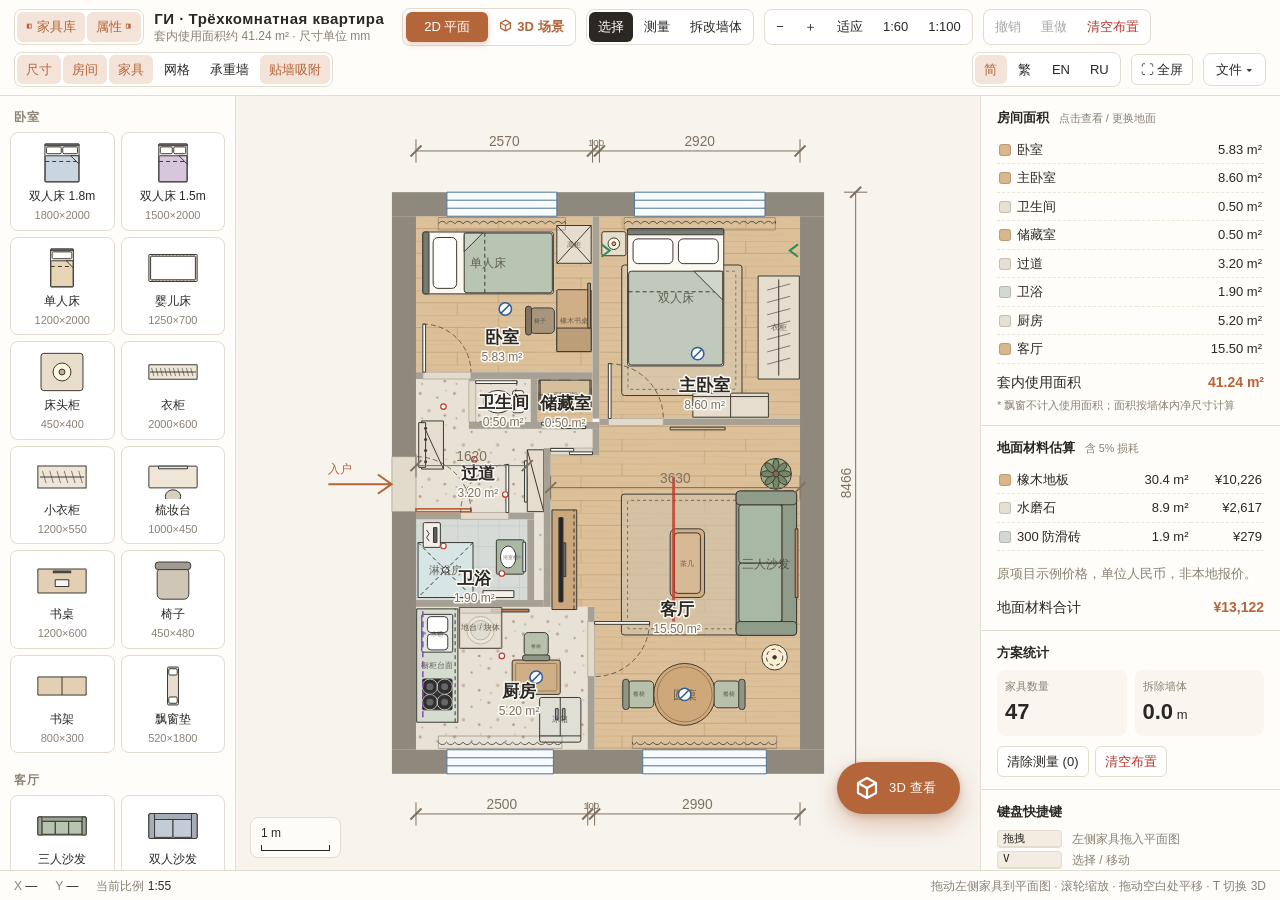
==== commit 40ff035b: "UI: prominent way into 3D Floating «View in 3D» button on the plan (hidden in 3D and behind open dra" ====
--- a/tests/offline.html
+++ b/tests/offline.html
@@ -224,6 +224,24 @@
 
 body.busy details.menu{pointer-events:none;opacity:.5}
 
+/* The way into 3D is the main action: a floating button on the plan and an accented toggle in the header. */
+#go3d{position:absolute;right:20px;bottom:56px;z-index:5;display:flex;align-items:center;gap:10px;padding:14px 24px 14px 18px;border:0;border-radius:999px;
+  background:var(--accent);color:#fff;font:700 17px/1 inherit;letter-spacing:.01em;cursor:pointer;
+  box-shadow:0 10px 26px rgba(181,101,58,.38),0 2px 6px rgba(40,30,20,.18);transition:transform .15s,box-shadow .15s,opacity .2s}
+#go3d svg{width:24px;height:24px;flex:none}
+#go3d:hover{transform:translateY(-2px);box-shadow:0 14px 32px rgba(181,101,58,.46),0 2px 6px rgba(40,30,20,.18)}
+#go3d:focus-visible{outline:3px solid var(--accent-soft);outline-offset:3px}
+#go3d::after{content:"";position:absolute;inset:0;border-radius:inherit;pointer-events:none;animation:go3dPulse 2.6s ease-out infinite}
+@keyframes go3dPulse{0%{box-shadow:0 0 0 0 rgba(181,101,58,.5)}70%,100%{box-shadow:0 0 0 18px rgba(181,101,58,0)}}
+@media (prefers-reduced-motion:reduce){#go3d::after{animation:none}#go3d{transition:none}}
+body.m3d #go3d,body.busy #go3d,main.drawer-panel #go3d,main.drawer-lib #go3d{opacity:0;visibility:hidden;pointer-events:none}
+.seg .btn[data-view="3d"]{font-weight:700}
+body:not(.m3d) .seg .btn[data-view="3d"]{color:var(--accent)}
+.seg .btn[data-view="3d"]::before{content:"";display:inline-block;width:13px;height:13px;margin-right:5px;vertical-align:-1px;background:currentColor;
+  -webkit-mask:url("data:image/svg+xml,%3Csvg xmlns='http://www.w3.org/2000/svg' viewBox='0 0 24 24' fill='none' stroke='black' stroke-width='2.4' stroke-linejoin='round'%3E%3Cpath d='M12 2 3 7v10l9 5 9-5V7z'/%3E%3Cpath d='M3 7l9 5 9-5M12 12v10'/%3E%3C/svg%3E") center/contain no-repeat;
+  mask:url("data:image/svg+xml,%3Csvg xmlns='http://www.w3.org/2000/svg' viewBox='0 0 24 24' fill='none' stroke='black' stroke-width='2.4' stroke-linejoin='round'%3E%3Cpath d='M12 2 3 7v10l9 5 9-5V7z'/%3E%3Cpath d='M3 7l9 5 9-5M12 12v10'/%3E%3C/svg%3E") center/contain no-repeat}
+@media (max-width:600px){#go3d{right:12px;bottom:64px;padding:12px 18px 12px 14px;font-size:16px}#go3d svg{width:21px;height:21px}}
+
 </style>
 
 </head>
@@ -337,6 +355,7 @@
     <div class="scalebar" id="scalebar"><span id="sbText">1 m</span><div class="bar" id="sbBar"></div></div>
     <div class="modehint" id="modehint"></div>
     <div id="fab"></div>
+    <button id="go3d" type="button" title="3D (T)"><svg viewBox="0 0 24 24" fill="none" stroke="currentColor" stroke-width="2.2" stroke-linejoin="round" aria-hidden="true"><path d="M12 2 3 7v10l9 5 9-5V7z"/><path d="M3 7l9 5 9-5M12 12v10"/></svg><span data-en="View in 3D">3D 查看</span></button>
   </main>
 
   <aside class="right"><div id="panel"></div></aside>
@@ -377,7 +396,7 @@
 const S2T_PHRASES = [['布置','佈置'],['布局','佈局'],['台面','檯面'],['复制','複製']];
 const S2T = new Map(('与與两兩个個为為书書于於仅僅从從价價会會传傳体體余餘侧側倾傾储儲儿兒关關内內写寫净淨准準击擊则則刚剛删刪制製办辦动動势勢区區单單占佔卧臥卫衛厅廳历歷压壓厨廚双雙发發变變叶葉后後吗嗎听聽启啟哑啞围圍图圖圆圓场場坐座块塊垫墊墙牆处處备備复復头頭妆妝婴嬰实實宽寬对對导導层層屉屜属屬岛島带帶干乾并並库庫应應开開当當径徑态態总總悬懸懒懶户戶护護拟擬择擇挂掛挡擋挤擠损損换換据據摆擺摇搖撑撐数數无無时時显顯暂暫机機杂雜杆桿条條来來松鬆构構柜櫃标標栈棧栏欄样樣梁樑棱稜椭橢横橫橱櫥气氣没沒注註浅淺测測浏瀏游遊滚滾满滿灯燈灵靈点點热熱状狀独獨环環现現电電画畫监監盖蓋盘盤砖磚确確离離积積称稱竖豎筑築签籤类類约約级級线線结結绕繞绘繪给給统統继繼绿綠缀綴编編缝縫缩縮网網联聯脚腳获獲虚虛装裝见見视視览覽触觸计計认認让讓议議记記设設识識译譯该該语語请請读讀调調负負败敗质質贴貼赶趕转轉轮輪软軟轴軸轻輕载載较較辅輔辑輯边邊过過这這进進远遠适適选選邻鄰里裡针針钢鋼钮鈕铰鉸铺鋪销銷锁鎖键鍵镜鏡长長门門闭閉闲閒间間阅閱阳陽阴陰阶階随隨隐隱静靜页頁顶頂项項顺順颜顏飘飄飞飛马馬鸟鳥齐齊龙龍').match(/../gu).map(p => [...p]));
 const s2t = s => S2T_PHRASES.reduce((a, [f, t]) => a.replaceAll(f, t), s).replace(/[\u3400-\u9fff]/g, c => S2T.get(c) || c);
-const RU = {"Floor Plan Designer":"Планировщик квартиры","Nothing to undo":"Нечего отменять","Entry":"Вход","Drag to rotate (Shift for free angle)":"Потяните для поворота (Shift — свободный угол)","Drag to resize":"Потяните для изменения размера","Room Areas":"Площади комнат","Click to view / change flooring":"Нажмите, чтобы выбрать покрытие","Net floor area":"Полезная площадь","* Bay windows are excluded; areas use net inner wall dimensions":"* Эркеры не учтены; площадь по внутренним граням стен","Flooring Estimate":"Смета напольных покрытий","incl. 5% waste":"включая 5% запаса","Flooring total":"Всего за покрытия","Plan Stats":"Статистика проекта","Furniture":"Мебель","Walls removed":"Демонтировано стен","Clear measures":"Удалить измерения","Clear layout":"Очистить расстановку","Rotate":"Повернуть","Duplicate":"Дублировать","Delete":"Удалить","Properties":"Свойства","Done":"Готово","Floor / Properties":"Пол / свойства","There is no furniture to clear":"Нет мебели для удаления","Layout cleared — Undo to restore":"Расстановка очищена — можно отменить","Hide library ( [ )":"Скрыть каталог ( [ )","Show library ( [ )":"Показать каталог ( [ )","Hide properties ( ] )":"Скрыть свойства ( ] )","Show properties ( ] )":"Показать свойства ( ] )","Room":"Комната","Name":"Название","Floor area":"Площадь пола","Perimeter":"Периметр","Width":"Ширина","Depth":"Глубина","Flooring":"Покрытие пола","Estimated cost":"Ориентировочная стоимость","Furniture in room":"Мебель в комнате","None":"Нет","← Back to overview":"← К обзору","Center":"Центр","Rotation":"Поворот","Color":"Цвет","Footprint":"Занимаемая площадь","Rotate 90°":"Повернуть на 90°","Bring to front":"На передний план","Send to back":"На задний план","← Back":"← Назад","Drag to move; drag the top dot to rotate; drag the bottom-right square to resize. With \"Wall snap\" on, items snap flush to nearby walls.":"Перетаскивайте мебель для перемещения; верхний кружок — поворот, нижний правый квадрат — размер. С привязкой к стенам мебель выравнивается у ближайшей стены.","Load-bearing walls (black) cannot be removed":"Несущие стены (чёрные) нельзя демонтировать","Exterior walls are part of the building envelope and should not be removed":"Наружные стены ограждают здание и не предназначены для демонтажа","Wall restored":"Стена восстановлена","Hold and drag a line, or tap two points · snaps to walls · tap \"Select\" to exit":"Проведите линию или укажите две точки · Привязка к стенам · «Выбрать» — выход","Click two points (or drag) to measure · snaps to walls · Shift locks horizontal/vertical · Esc cancels":"Укажите две точки или проведите линию · Привязка к стенам · Shift — по осям · Esc — отмена","Click a grey non-bearing wall to remove it, click again to restore · black bearing walls cannot be removed":"Нажмите серую перегородку для демонтажа, ещё раз — восстановить · Чёрные несущие стены защищены","Click to add, or drag onto the plan":"Нажмите для добавления или перетащите на план","Drop it on the floor":"Перетащите предмет на пол","floor-plan-design":"планировка-квартиры","Tap or drag from the library · 1 finger pans · pinch zooms · bottom bar rotates / duplicates / deletes":"Добавление из каталога · Один палец — сдвиг · Щипок — масштаб · Панель внизу — поворот, копия, удаление","1 finger orbits · 2 fingers zoom / pan · tap furniture or floor to edit · tap doors to open":"Один палец — вращение · Два — масштаб и сдвиг · Нажмите мебель для выбора или дверь для открытия","Drag furniture onto the plan · scroll to zoom · drag empty space to pan · T for 3D":"Перетащите мебель на план · Колесо — масштаб · Пустое место — сдвиг · T — 3D","3D stays in sync with the plan · panel edits apply instantly · T for 2D":"3D синхронизирован с планом · Изменения свойств видны сразу · T — 2D","3D engine is still loading or failed to load (three.js needs a network connection)":"3D ещё загружается или недоступен (для Three.js требуется подключение к сети)","Showing at 1:60 (same scale as the original plan)":"Масштаб 1:60 (как у исходного плана)","Fullscreen is not supported here — in Safari, use \"Add to Home Screen\" to open it fullscreen":"Полный экран недоступен — в Safari можно добавить страницу на экран «Домой»","Could not enter fullscreen":"Не удалось включить полный экран","Exit fullscreen":"Выйти из полного экрана","Fullscreen":"Полный экран","Plan imported":"Планировка импортирована","Invalid file format":"Неверный формат файла","Reset to the default design? (undoable)":"Восстановить исходную расстановку этой планировки? (Можно отменить)","Whole home":"Вся квартира","1 finger orbits · 2 fingers zoom / pan · select furniture to drag it · tap doors to open":"Один палец — вращение · Два — масштаб и сдвиг · Выберите мебель для перемещения · Нажмите дверь для открытия","Left-drag orbits · right-drag pans · scroll zooms · select furniture to drag it · click doors to open":"Левая кнопка — вращение · Правая — сдвиг · Колесо — масштаб · Мебель можно двигать · Нажмите дверь для открытия","Joystick moves · drag to look · tap doors to open":"Джойстик — движение · Потяните экран для обзора · Нажмите дверь для открытия","WASD moves · mouse looks · Shift runs · E opens doors · Esc pauses":"WASD — движение · Мышь — обзор · Shift — быстрее · E — дверь · Esc — пауза","Tap to start at the front door":"Нажмите, чтобы начать у входной двери","Joystick moves · drag on screen to look":"Джойстик — движение · Потяните экран для обзора","Tap doors to open · \"Exit walk\" returns to orbit":"Нажмите дверь для открытия · «Выйти из прогулки» — вид сверху","Click to start at the front door":"Нажмите, чтобы начать у входной двери","\u003ckbd>W\u003c/kbd> \u003ckbd>A\u003c/kbd> \u003ckbd>S\u003c/kbd> \u003ckbd>D\u003c/kbd> move · mouse looks · \u003ckbd>Shift\u003c/kbd> runs":"\u003ckbd>W\u003c/kbd> \u003ckbd>A\u003c/kbd> \u003ckbd>S\u003c/kbd> \u003ckbd>D\u003c/kbd> — движение · Мышь — обзор · \u003ckbd>Shift\u003c/kbd> — быстрее","\u003ckbd>E\u003c/kbd> opens the door ahead · \u003ckbd>Esc\u003c/kbd> pauses":"\u003ckbd>E\u003c/kbd> — дверь перед вами или ближайшая в пределах 2,2 м · \u003ckbd>Esc\u003c/kbd> — пауза","Browser storage is full. The underlay will last only until this page closes. Use a smaller image.":"Хранилище браузера заполнено. Подложка сохранится только до закрытия страницы. Используйте изображение поменьше.","Click two points on the image · Esc cancels":"Укажите две точки на изображении · Esc — отмена","Drag to move the image · Esc finishes":"Перетащите подложку · Esc — завершить","Use a PNG, JPEG or WebP image up to 3 MB.":"Используйте PNG, JPEG или WebP размером до 3 МБ.","Could not read image":"Не удалось прочитать изображение","Calibrate underlay":"Масштаб подложки","Enter the real distance between the two points.":"Введите настоящее расстояние между двумя точками.","Distance (mm)":"Расстояние (мм)","Cancel":"Отмена","Continue":"Продолжить","Cannot open file":"Не удалось открыть файл","Invalid plan":"Некорректная планировка","Open plan":"Открыть планировку","Current edits are saved in this browser. The file will replace the active plan and clear its undo history.":"Текущие изменения сохранятся в этом браузере. Файл заменит активную планировку и очистит её историю отмены.","Could not read file":"Не удалось прочитать файл","Reset to default":"Восстановить исходную расстановку","Invalid plan path":"Некорректный путь планировки","Could not load plan. Use a local HTTP server or the File menu.":"Не удалось загрузить планировку. Используйте локальный HTTP-сервер или меню «Файл».","◧ Library":"◧ Каталог","Properties ◨":"Свойства ◨","3BR 2LR 2BA · Interior Design":"Квартира · Дизайн интерьера","Switch 2D / 3D (T)":"Переключить 2D / 3D (T)","2D Plan":"2D План","3D Scene":"3D Вид","Select / Move (V)":"Выбрать / двигать (V)","Select":"Выбрать","Measure (M)":"Измерить (M)","Measure":"Измерить","Demolish non-bearing walls (X)":"Демонтаж перегородок (X)","Demolish":"Демонтаж","Zoom out":"Уменьшить","Zoom in":"Увеличить","Fit to window (F)":"Вписать в окно (F)","Fit":"Вписать","Show at 1:60 (same scale as the original plan)":"Масштаб 1:60 (как у исходного плана)","Show at 1:100":"Масштаб 1:100","Orbit":"Обзор","Walk":"Прогулка","Iso":"Изометрия","Top":"Сверху","Undo (Ctrl+Z)":"Отменить (Ctrl+Z)","Undo":"Отменить","Redo (Ctrl+Shift+Z)":"Повторить (Ctrl+Shift+Z)","Redo":"Повторить","Remove all furniture and appliances (undoable)":"Удалить всю мебель и технику (можно отменить)","Clear":"Очистить","Dims":"Размеры","Rooms":"Комнаты","Grid":"Сетка","Bearing walls":"Несущие стены","Snap furniture to walls while dragging":"Привязывать мебель к стенам при перемещении","Wall snap":"Привязка","Full walls":"Полные стены","Cut walls":"Срез стен","Labels":"Названия","Night":"Ночь","Sun":"Солнце","File ▾":"Файл ▾","Export image":"Сохранить изображение","Export plan JSON":"Сохранить планировку","Import plan":"Открыть планировку…","Rooms · click to fly there":"Комнаты · Нажмите для перехода","Walk mode":"Режим прогулки","Exit walk":"Выйти из прогулки","Scale":"Масштаб","\u003csection>\u003ch3>Touch Controls\u003c/h3>\u003cdiv class=\"kbd\">\n    \u003ckbd>1-finger drag\u003c/kbd>\u003cspan>Pan on empty space\u003c/span>\u003ckbd>2 fingers\u003c/kbd>\u003cspan>Pinch to zoom, drag to pan\u003c/span>\n    \u003ckbd>Library\u003c/kbd>\u003cspan>Tap to place at center, or hold and drag right to a spot\u003c/span>\n    \u003ckbd>Tap item\u003c/kbd>\u003cspan>Drag to move; top dot rotates, bottom-right square resizes\u003c/span>\n    \u003ckbd>Toolbar\u003c/kbd>\u003cspan>Bottom bar can rotate / duplicate / delete\u003c/span>\n    \u003ckbd>Measure\u003c/kbd>\u003cspan>Hold and drag a line, or tap two points\u003c/span>\n    \u003ckbd>3D walk\u003c/kbd>\u003cspan>Joystick moves, drag to look, tap doors to open\u003c/span>\n  \u003c/div>\u003c/section>":"\u003csection>\u003ch3>Сенсорное управление\u003c/h3>\u003cdiv class=\"kbd\">\u003ckbd>Один палец\u003c/kbd>\u003cspan>Потяните пустое место для сдвига\u003c/span>\u003ckbd>Два пальца\u003c/kbd>\u003cspan>Щипок — масштаб, движение — сдвиг\u003c/span>\u003ckbd>Каталог\u003c/kbd>\u003cspan>Нажмите для добавления в центр или перетащите вправо на план\u003c/span>\u003ckbd>Мебель\u003c/kbd>\u003cspan>Тяните для перемещения; кружок — поворот, квадрат — размер\u003c/span>\u003ckbd>Панель внизу\u003c/kbd>\u003cspan>Поворот / копия / удаление\u003c/span>\u003ckbd>Измерение\u003c/kbd>\u003cspan>Проведите линию или укажите две точки\u003c/span>\u003ckbd>Прогулка\u003c/kbd>\u003cspan>Джойстик — движение, экран — обзор, нажатие — дверь\u003c/span>\u003c/div>\u003c/section>","\u003csection>\u003ch3>Keyboard Shortcuts\u003c/h3>\u003cdiv class=\"kbd\">\n    \u003ckbd>Drag\u003c/kbd>\u003cspan>Drag furniture onto the plan\u003c/span>\u003ckbd>V\u003c/kbd>\u003cspan>Select / move\u003c/span>\u003ckbd>M\u003c/kbd>\u003cspan>Measure (Shift: horizontal/vertical)\u003c/span>\n    \u003ckbd>X\u003c/kbd>\u003cspan>Demolish non-bearing walls (black = bearing)\u003c/span>\u003ckbd>R\u003c/kbd>\u003cspan>Rotate 90° (Shift reverses)\u003c/span>\u003ckbd>Arrows\u003c/kbd>\u003cspan>Nudge 10mm (Shift 100mm)\u003c/span>\n    \u003ckbd>⌘/Ctrl D\u003c/kbd>\u003cspan>Duplicate\u003c/span>\u003ckbd>Delete\u003c/kbd>\u003cspan>Delete\u003c/span>\u003ckbd>⌘/Ctrl Z\u003c/kbd>\u003cspan>Undo\u003c/span>\u003ckbd>T\u003c/kbd>\u003cspan>Toggle 2D / 3D\u003c/span>\u003ckbd>F\u003c/kbd>\u003cspan>Fit to window\u003c/span>\u003ckbd>Esc\u003c/kbd>\u003cspan>Deselect\u003c/span>\n  \u003c/div>\u003c/section>":"\u003csection>\u003ch3>Клавиши (любая раскладка)\u003c/h3>\u003cdiv class=\"kbd\">\u003ckbd>Перетаскивание\u003c/kbd>\u003cspan>Мебель из каталога на план\u003c/span>\u003ckbd>V / M / X\u003c/kbd>\u003cspan>Выбор / измерение / демонтаж\u003c/span>\u003ckbd>Shift\u003c/kbd>\u003cspan>Измерение по горизонтали или вертикали\u003c/span>\u003ckbd>R\u003c/kbd>\u003cspan>Поворот 90° (Shift — обратно)\u003c/span>\u003ckbd>Стрелки\u003c/kbd>\u003cspan>Сдвиг 10 мм (Shift — 100 мм)\u003c/span>\u003ckbd>⌘/Ctrl D\u003c/kbd>\u003cspan>Дублировать\u003c/span>\u003ckbd>Delete\u003c/kbd>\u003cspan>Удалить\u003c/span>\u003ckbd>⌘/Ctrl Z\u003c/kbd>\u003cspan>Отменить (Shift — повторить)\u003c/span>\u003ckbd>T / F\u003c/kbd>\u003cspan>2D / 3D; вписать в окно\u003c/span>\u003ckbd>[ / ]\u003c/kbd>\u003cspan>Каталог / свойства\u003c/span>\u003ckbd>+ / −\u003c/kbd>\u003cspan>Масштаб\u003c/span>\u003ckbd>Shift F\u003c/kbd>\u003cspan>Полный экран\u003c/span>\u003ckbd>WASD / E\u003c/kbd>\u003cspan>Прогулка / дверь\u003c/span>\u003ckbd>Alt + drag\u003c/kbd>\u003cspan>Переместить подложку\u003c/span>\u003ckbd>Esc\u003c/kbd>\u003cspan>Снять выделение / отменить\u003c/span>\u003c/div>\u003c/section>","Tracing underlay":"Подложка для обводки","Load an image, then calibrate two points. Alt-drag moves it in 2D. The image is stored only in this browser, separately for each plan.":"Загрузите изображение и задайте масштаб по двум точкам. Alt + перетаскивание — сдвиг в 2D. Подложка сохраняется только в этом браузере, отдельно для каждой планировки.","Image (PNG, JPEG, WebP)":"Изображение (PNG, JPEG, WebP)","Opacity":"Прозрачность","Show underlay":"Показывать подложку","Calibrate two points":"Масштаб по двум точкам","Move image":"Переместить подложку","Underlay…":"Подложка…","Illustrative upstream prices in CNY; not a local quotation.":"Примерные цены исходного проекта в юанях; не коммерческая смета.","Master Bedroom":"Главная спальня","Master Bath":"Главная ванная","Kids' Room":"Детская","Guest Bath":"Гостевая ванная","Laundry Balcony":"Постирочная","Children's Room":"Комната детей","Kitchen":"Кухня","Dining":"Столовая","Hallway":"Прихожая","Living Room":"Гостиная","Leisure Balcony":"Балкон","Master Bay Window":"Эркер спальни","Children's Bay Window":"Эркер детской","Oak Flooring":"Дубовый паркет","Walnut Flooring":"Паркет из ореха","800 Tile":"Плитка 800 мм","600 Tile":"Плитка 600 мм","Marble":"Мрамор","300 Anti-slip Tile":"Нескользящая плитка 300 мм","Terrazzo":"Терраццо","Wall-to-wall Carpet":"Ковролин","Bedroom":"Спальня","Dining & Kitchen":"Кухня и столовая","Bathroom":"Ванная","Appliances":"Техника","Study & Leisure":"Работа и отдых","Double Bed 1.8m":"Двуспальная кровать 1,8 м","Double Bed 1.5m":"Двуспальная кровать 1,5 м","Double Bed":"Двуспальная кровать","Single Bed":"Односпальная кровать","Crib":"Детская кроватка","Nightstand":"Прикроватная тумба","Wardrobe":"Шкаф для одежды","Small Wardrobe":"Небольшой шкаф","Dresser":"Туалетный столик","Desk":"Письменный стол","Chair":"Стул","Bookshelf":"Книжный шкаф","Bay Cushion":"Подушка для эркера","3-Seat Sofa":"Трёхместный диван","Loveseat":"Двухместный диван","Corner Sofa":"Угловой диван","Armchair":"Кресло","Beanbag":"Кресло-мешок","Coffee Table":"Журнальный столик","Side Table":"Приставной столик","TV Stand":"Тумба для ТВ","Rug":"Ковёр","Shoe Cabinet":"Обувница","Entry Cabinet":"Тумба в прихожую","Floor Lamp":"Торшер","Plant":"Растение","Large Plant":"Большое растение","Dining Table":"Обеденный стол","6-Seat Dining Table":"Обеденный стол на шесть","Round Table":"Круглый стол","Dining Chair":"Обеденный стул","Kitchen Island":"Кухонный остров","Bar Stool":"Барный стул","Kitchen Counter":"Кухонная столешница","Gas Stove":"Варочная панель","Sink":"Мойка","Fridge":"Холодильник","Sideboard":"Буфет","Toilet":"Унитаз","Vanity":"Тумба с раковиной","Double Vanity":"Двойная раковина","Shower":"Душевая кабина","Shower Area":"Душевая зона","Bathtub":"Ванна","Washer":"Стиральная машина","Laundry Sink":"Хозяйственная раковина","Water Heater":"Водонагреватель","Storage Cabinet":"Шкаф для хранения","65\" TV":"Телевизор 65″","55\" TV":"Телевизор 55″","French-door Fridge":"Двухдверный холодильник","Floor AC":"Напольный кондиционер","Wall AC":"Настенный кондиционер","Dishwasher":"Посудомоечная машина","Oven Tower":"Пенал с духовкой","Dryer":"Сушильная машина","Air Purifier":"Очиститель воздуха","Long Desk":"Длинный письменный стол","Office Chair":"Офисное кресло","Large Bookshelf":"Большой книжный шкаф","Upright Piano":"Пианино","Treadmill":"Беговая дорожка","Reading Chair":"Кресло для чтения","Tea Table":"Чайный столик","Lounge Chair":"Кресло для отдыха","Storage & utility":"Хранение и инженерия","Long hanging rail":"Штанга для длинной одежды","Double hanging rail":"Две штанги для одежды","Open shelves":"Открытые полки","Drawer unit":"Комод с полками","Overhead cabinet":"Антресоль","Coat hooks":"Крючки для одежды","Boiler":"Бойлер","Washer + dryer":"Стиральная и сушильная машины","Tall cabinet":"Высокий шкаф","Electrical panel":"Электрощит","Decor":"Декор","Curtains":"Шторы","Wall art":"Картина","Mirror":"Зеркало","Glass blocks":"Стеклоблоки","Could not save locally. Export JSON to keep a backup.":"Не удалось сохранить в браузере. Экспортируйте JSON для резервной копии.","Floating cabinet":"Подвесная тумба","Dresser on legs":"Комод на ножках","Oak desk":"Дубовый письменный стол","Podium / block":"Подиум / блок","Shelved niche":"Ниша с полками","Heated towel rail":"Полотенцесушитель","Ceiling rain shower":"Потолочный душ","Approximate 2026 prices, ₽/m². Materials + 5% waste; labour, delivery and underlay excluded. Not a shop quotation.":"Цены на 2026 год — ориентировочно, ₽/м². Материалы + 5% запаса; без работ, доставки и подложки. Не предложение магазина."};
+const RU = {"Floor Plan Designer":"Планировщик квартиры","Nothing to undo":"Нечего отменять","Entry":"Вход","Drag to rotate (Shift for free angle)":"Потяните для поворота (Shift — свободный угол)","Drag to resize":"Потяните для изменения размера","Room Areas":"Площади комнат","Click to view / change flooring":"Нажмите, чтобы выбрать покрытие","Net floor area":"Полезная площадь","* Bay windows are excluded; areas use net inner wall dimensions":"* Эркеры не учтены; площадь по внутренним граням стен","Flooring Estimate":"Смета напольных покрытий","incl. 5% waste":"включая 5% запаса","Flooring total":"Всего за покрытия","Plan Stats":"Статистика проекта","Furniture":"Мебель","Walls removed":"Демонтировано стен","Clear measures":"Удалить измерения","Clear layout":"Очистить расстановку","Rotate":"Повернуть","Duplicate":"Дублировать","Delete":"Удалить","Properties":"Свойства","Done":"Готово","Floor / Properties":"Пол / свойства","There is no furniture to clear":"Нет мебели для удаления","Layout cleared — Undo to restore":"Расстановка очищена — можно отменить","Hide library ( [ )":"Скрыть каталог ( [ )","Show library ( [ )":"Показать каталог ( [ )","Hide properties ( ] )":"Скрыть свойства ( ] )","Show properties ( ] )":"Показать свойства ( ] )","Room":"Комната","Name":"Название","Floor area":"Площадь пола","Perimeter":"Периметр","Width":"Ширина","Depth":"Глубина","Flooring":"Покрытие пола","Estimated cost":"Ориентировочная стоимость","Furniture in room":"Мебель в комнате","None":"Нет","← Back to overview":"← К обзору","Center":"Центр","Rotation":"Поворот","Color":"Цвет","Footprint":"Занимаемая площадь","Rotate 90°":"Повернуть на 90°","Bring to front":"На передний план","Send to back":"На задний план","← Back":"← Назад","Drag to move; drag the top dot to rotate; drag the bottom-right square to resize. With \"Wall snap\" on, items snap flush to nearby walls.":"Перетаскивайте мебель для перемещения; верхний кружок — поворот, нижний правый квадрат — размер. С привязкой к стенам мебель выравнивается у ближайшей стены.","Load-bearing walls (black) cannot be removed":"Несущие стены (чёрные) нельзя демонтировать","Exterior walls are part of the building envelope and should not be removed":"Наружные стены ограждают здание и не предназначены для демонтажа","Wall restored":"Стена восстановлена","Hold and drag a line, or tap two points · snaps to walls · tap \"Select\" to exit":"Проведите линию или укажите две точки · Привязка к стенам · «Выбрать» — выход","Click two points (or drag) to measure · snaps to walls · Shift locks horizontal/vertical · Esc cancels":"Укажите две точки или проведите линию · Привязка к стенам · Shift — по осям · Esc — отмена","Click a grey non-bearing wall to remove it, click again to restore · black bearing walls cannot be removed":"Нажмите серую перегородку для демонтажа, ещё раз — восстановить · Чёрные несущие стены защищены","Click to add, or drag onto the plan":"Нажмите для добавления или перетащите на план","Drop it on the floor":"Перетащите предмет на пол","floor-plan-design":"планировка-квартиры","Tap or drag from the library · 1 finger pans · pinch zooms · bottom bar rotates / duplicates / deletes":"Добавление из каталога · Один палец — сдвиг · Щипок — масштаб · Панель внизу — поворот, копия, удаление","1 finger orbits · 2 fingers zoom / pan · tap furniture or floor to edit · tap doors to open":"Один палец — вращение · Два — масштаб и сдвиг · Нажмите мебель для выбора или дверь для открытия","Drag furniture onto the plan · scroll to zoom · drag empty space to pan · T for 3D":"Перетащите мебель на план · Колесо — масштаб · Пустое место — сдвиг · T — 3D","3D stays in sync with the plan · panel edits apply instantly · T for 2D":"3D синхронизирован с планом · Изменения свойств видны сразу · T — 2D","3D engine is still loading or failed to load (three.js needs a network connection)":"3D ещё загружается или недоступен (для Three.js требуется подключение к сети)","Showing at 1:60 (same scale as the original plan)":"Масштаб 1:60 (как у исходного плана)","Fullscreen is not supported here — in Safari, use \"Add to Home Screen\" to open it fullscreen":"Полный экран недоступен — в Safari можно добавить страницу на экран «Домой»","Could not enter fullscreen":"Не удалось включить полный экран","Exit fullscreen":"Выйти из полного экрана","Fullscreen":"Полный экран","Plan imported":"Планировка импортирована","Invalid file format":"Неверный формат файла","Reset to the default design? (undoable)":"Восстановить исходную расстановку этой планировки? (Можно отменить)","Whole home":"Вся квартира","1 finger orbits · 2 fingers zoom / pan · select furniture to drag it · tap doors to open":"Один палец — вращение · Два — масштаб и сдвиг · Выберите мебель для перемещения · Нажмите дверь для открытия","Left-drag orbits · right-drag pans · scroll zooms · select furniture to drag it · click doors to open":"Левая кнопка — вращение · Правая — сдвиг · Колесо — масштаб · Мебель можно двигать · Нажмите дверь для открытия","Joystick moves · drag to look · tap doors to open":"Джойстик — движение · Потяните экран для обзора · Нажмите дверь для открытия","WASD moves · mouse looks · Shift runs · E opens doors · Esc pauses":"WASD — движение · Мышь — обзор · Shift — быстрее · E — дверь · Esc — пауза","Tap to start at the front door":"Нажмите, чтобы начать у входной двери","Joystick moves · drag on screen to look":"Джойстик — движение · Потяните экран для обзора","Tap doors to open · \"Exit walk\" returns to orbit":"Нажмите дверь для открытия · «Выйти из прогулки» — вид сверху","Click to start at the front door":"Нажмите, чтобы начать у входной двери","\u003ckbd>W\u003c/kbd> \u003ckbd>A\u003c/kbd> \u003ckbd>S\u003c/kbd> \u003ckbd>D\u003c/kbd> move · mouse looks · \u003ckbd>Shift\u003c/kbd> runs":"\u003ckbd>W\u003c/kbd> \u003ckbd>A\u003c/kbd> \u003ckbd>S\u003c/kbd> \u003ckbd>D\u003c/kbd> — движение · Мышь — обзор · \u003ckbd>Shift\u003c/kbd> — быстрее","\u003ckbd>E\u003c/kbd> opens the door ahead · \u003ckbd>Esc\u003c/kbd> pauses":"\u003ckbd>E\u003c/kbd> — дверь перед вами или ближайшая в пределах 2,2 м · \u003ckbd>Esc\u003c/kbd> — пауза","Browser storage is full. The underlay will last only until this page closes. Use a smaller image.":"Хранилище браузера заполнено. Подложка сохранится только до закрытия страницы. Используйте изображение поменьше.","Click two points on the image · Esc cancels":"Укажите две точки на изображении · Esc — отмена","Drag to move the image · Esc finishes":"Перетащите подложку · Esc — завершить","Use a PNG, JPEG or WebP image up to 3 MB.":"Используйте PNG, JPEG или WebP размером до 3 МБ.","Could not read image":"Не удалось прочитать изображение","Calibrate underlay":"Масштаб подложки","Enter the real distance between the two points.":"Введите настоящее расстояние между двумя точками.","Distance (mm)":"Расстояние (мм)","Cancel":"Отмена","Continue":"Продолжить","Cannot open file":"Не удалось открыть файл","Invalid plan":"Некорректная планировка","Open plan":"Открыть планировку","Current edits are saved in this browser. The file will replace the active plan and clear its undo history.":"Текущие изменения сохранятся в этом браузере. Файл заменит активную планировку и очистит её историю отмены.","Could not read file":"Не удалось прочитать файл","Reset to default":"Восстановить исходную расстановку","Invalid plan path":"Некорректный путь планировки","Could not load plan. Use a local HTTP server or the File menu.":"Не удалось загрузить планировку. Используйте локальный HTTP-сервер или меню «Файл».","◧ Library":"◧ Каталог","Properties ◨":"Свойства ◨","3BR 2LR 2BA · Interior Design":"Квартира · Дизайн интерьера","Switch 2D / 3D (T)":"Переключить 2D / 3D (T)","2D Plan":"2D План","3D Scene":"3D Вид","Select / Move (V)":"Выбрать / двигать (V)","Select":"Выбрать","Measure (M)":"Измерить (M)","Measure":"Измерить","Demolish non-bearing walls (X)":"Демонтаж перегородок (X)","Demolish":"Демонтаж","Zoom out":"Уменьшить","Zoom in":"Увеличить","Fit to window (F)":"Вписать в окно (F)","Fit":"Вписать","Show at 1:60 (same scale as the original plan)":"Масштаб 1:60 (как у исходного плана)","Show at 1:100":"Масштаб 1:100","Orbit":"Обзор","Walk":"Прогулка","Iso":"Изометрия","Top":"Сверху","Undo (Ctrl+Z)":"Отменить (Ctrl+Z)","Undo":"Отменить","Redo (Ctrl+Shift+Z)":"Повторить (Ctrl+Shift+Z)","Redo":"Повторить","Remove all furniture and appliances (undoable)":"Удалить всю мебель и технику (можно отменить)","Clear":"Очистить","Dims":"Размеры","Rooms":"Комнаты","Grid":"Сетка","Bearing walls":"Несущие стены","Snap furniture to walls while dragging":"Привязывать мебель к стенам при перемещении","Wall snap":"Привязка","Full walls":"Полные стены","Cut walls":"Срез стен","Labels":"Названия","Night":"Ночь","Sun":"Солнце","File ▾":"Файл ▾","Export image":"Сохранить изображение","Export plan JSON":"Сохранить планировку","Import plan":"Открыть планировку…","Rooms · click to fly there":"Комнаты · Нажмите для перехода","Walk mode":"Режим прогулки","Exit walk":"Выйти из прогулки","Scale":"Масштаб","\u003csection>\u003ch3>Touch Controls\u003c/h3>\u003cdiv class=\"kbd\">\n    \u003ckbd>1-finger drag\u003c/kbd>\u003cspan>Pan on empty space\u003c/span>\u003ckbd>2 fingers\u003c/kbd>\u003cspan>Pinch to zoom, drag to pan\u003c/span>\n    \u003ckbd>Library\u003c/kbd>\u003cspan>Tap to place at center, or hold and drag right to a spot\u003c/span>\n    \u003ckbd>Tap item\u003c/kbd>\u003cspan>Drag to move; top dot rotates, bottom-right square resizes\u003c/span>\n    \u003ckbd>Toolbar\u003c/kbd>\u003cspan>Bottom bar can rotate / duplicate / delete\u003c/span>\n    \u003ckbd>Measure\u003c/kbd>\u003cspan>Hold and drag a line, or tap two points\u003c/span>\n    \u003ckbd>3D walk\u003c/kbd>\u003cspan>Joystick moves, drag to look, tap doors to open\u003c/span>\n  \u003c/div>\u003c/section>":"\u003csection>\u003ch3>Сенсорное управление\u003c/h3>\u003cdiv class=\"kbd\">\u003ckbd>Один палец\u003c/kbd>\u003cspan>Потяните пустое место для сдвига\u003c/span>\u003ckbd>Два пальца\u003c/kbd>\u003cspan>Щипок — масштаб, движение — сдвиг\u003c/span>\u003ckbd>Каталог\u003c/kbd>\u003cspan>Нажмите для добавления в центр или перетащите вправо на план\u003c/span>\u003ckbd>Мебель\u003c/kbd>\u003cspan>Тяните для перемещения; кружок — поворот, квадрат — размер\u003c/span>\u003ckbd>Панель внизу\u003c/kbd>\u003cspan>Поворот / копия / удаление\u003c/span>\u003ckbd>Измерение\u003c/kbd>\u003cspan>Проведите линию или укажите две точки\u003c/span>\u003ckbd>Прогулка\u003c/kbd>\u003cspan>Джойстик — движение, экран — обзор, нажатие — дверь\u003c/span>\u003c/div>\u003c/section>","\u003csection>\u003ch3>Keyboard Shortcuts\u003c/h3>\u003cdiv class=\"kbd\">\n    \u003ckbd>Drag\u003c/kbd>\u003cspan>Drag furniture onto the plan\u003c/span>\u003ckbd>V\u003c/kbd>\u003cspan>Select / move\u003c/span>\u003ckbd>M\u003c/kbd>\u003cspan>Measure (Shift: horizontal/vertical)\u003c/span>\n    \u003ckbd>X\u003c/kbd>\u003cspan>Demolish non-bearing walls (black = bearing)\u003c/span>\u003ckbd>R\u003c/kbd>\u003cspan>Rotate 90° (Shift reverses)\u003c/span>\u003ckbd>Arrows\u003c/kbd>\u003cspan>Nudge 10mm (Shift 100mm)\u003c/span>\n    \u003ckbd>⌘/Ctrl D\u003c/kbd>\u003cspan>Duplicate\u003c/span>\u003ckbd>Delete\u003c/kbd>\u003cspan>Delete\u003c/span>\u003ckbd>⌘/Ctrl Z\u003c/kbd>\u003cspan>Undo\u003c/span>\u003ckbd>T\u003c/kbd>\u003cspan>Toggle 2D / 3D\u003c/span>\u003ckbd>F\u003c/kbd>\u003cspan>Fit to window\u003c/span>\u003ckbd>Esc\u003c/kbd>\u003cspan>Deselect\u003c/span>\n  \u003c/div>\u003c/section>":"\u003csection>\u003ch3>Клавиши (любая раскладка)\u003c/h3>\u003cdiv class=\"kbd\">\u003ckbd>Перетаскивание\u003c/kbd>\u003cspan>Мебель из каталога на план\u003c/span>\u003ckbd>V / M / X\u003c/kbd>\u003cspan>Выбор / измерение / демонтаж\u003c/span>\u003ckbd>Shift\u003c/kbd>\u003cspan>Измерение по горизонтали или вертикали\u003c/span>\u003ckbd>R\u003c/kbd>\u003cspan>Поворот 90° (Shift — обратно)\u003c/span>\u003ckbd>Стрелки\u003c/kbd>\u003cspan>Сдвиг 10 мм (Shift — 100 мм)\u003c/span>\u003ckbd>⌘/Ctrl D\u003c/kbd>\u003cspan>Дублировать\u003c/span>\u003ckbd>Delete\u003c/kbd>\u003cspan>Удалить\u003c/span>\u003ckbd>⌘/Ctrl Z\u003c/kbd>\u003cspan>Отменить (Shift — повторить)\u003c/span>\u003ckbd>T / F\u003c/kbd>\u003cspan>2D / 3D; вписать в окно\u003c/span>\u003ckbd>[ / ]\u003c/kbd>\u003cspan>Каталог / свойства\u003c/span>\u003ckbd>+ / −\u003c/kbd>\u003cspan>Масштаб\u003c/span>\u003ckbd>Shift F\u003c/kbd>\u003cspan>Полный экран\u003c/span>\u003ckbd>WASD / E\u003c/kbd>\u003cspan>Прогулка / дверь\u003c/span>\u003ckbd>Alt + drag\u003c/kbd>\u003cspan>Переместить подложку\u003c/span>\u003ckbd>Esc\u003c/kbd>\u003cspan>Снять выделение / отменить\u003c/span>\u003c/div>\u003c/section>","Tracing underlay":"Подложка для обводки","Load an image, then calibrate two points. Alt-drag moves it in 2D. The image is stored only in this browser, separately for each plan.":"Загрузите изображение и задайте масштаб по двум точкам. Alt + перетаскивание — сдвиг в 2D. Подложка сохраняется только в этом браузере, отдельно для каждой планировки.","Image (PNG, JPEG, WebP)":"Изображение (PNG, JPEG, WebP)","Opacity":"Прозрачность","Show underlay":"Показывать подложку","Calibrate two points":"Масштаб по двум точкам","Move image":"Переместить подложку","Underlay…":"Подложка…","Illustrative upstream prices in CNY; not a local quotation.":"Примерные цены исходного проекта в юанях; не коммерческая смета.","Master Bedroom":"Главная спальня","Master Bath":"Главная ванная","Kids' Room":"Детская","Guest Bath":"Гостевая ванная","Laundry Balcony":"Постирочная","Children's Room":"Комната детей","Kitchen":"Кухня","Dining":"Столовая","Hallway":"Прихожая","Living Room":"Гостиная","Leisure Balcony":"Балкон","Master Bay Window":"Эркер спальни","Children's Bay Window":"Эркер детской","Oak Flooring":"Дубовый паркет","Walnut Flooring":"Паркет из ореха","800 Tile":"Плитка 800 мм","600 Tile":"Плитка 600 мм","Marble":"Мрамор","300 Anti-slip Tile":"Нескользящая плитка 300 мм","Terrazzo":"Терраццо","Wall-to-wall Carpet":"Ковролин","Bedroom":"Спальня","Dining & Kitchen":"Кухня и столовая","Bathroom":"Ванная","Appliances":"Техника","Study & Leisure":"Работа и отдых","Double Bed 1.8m":"Двуспальная кровать 1,8 м","Double Bed 1.5m":"Двуспальная кровать 1,5 м","Double Bed":"Двуспальная кровать","Single Bed":"Односпальная кровать","Crib":"Детская кроватка","Nightstand":"Прикроватная тумба","Wardrobe":"Шкаф для одежды","Small Wardrobe":"Небольшой шкаф","Dresser":"Туалетный столик","Desk":"Письменный стол","Chair":"Стул","Bookshelf":"Книжный шкаф","Bay Cushion":"Подушка для эркера","3-Seat Sofa":"Трёхместный диван","Loveseat":"Двухместный диван","Corner Sofa":"Угловой диван","Armchair":"Кресло","Beanbag":"Кресло-мешок","Coffee Table":"Журнальный столик","Side Table":"Приставной столик","TV Stand":"Тумба для ТВ","Rug":"Ковёр","Shoe Cabinet":"Обувница","Entry Cabinet":"Тумба в прихожую","Floor Lamp":"Торшер","Plant":"Растение","Large Plant":"Большое растение","Dining Table":"Обеденный стол","6-Seat Dining Table":"Обеденный стол на шесть","Round Table":"Круглый стол","Dining Chair":"Обеденный стул","Kitchen Island":"Кухонный остров","Bar Stool":"Барный стул","Kitchen Counter":"Кухонная столешница","Gas Stove":"Варочная панель","Sink":"Мойка","Fridge":"Холодильник","Sideboard":"Буфет","Toilet":"Унитаз","Vanity":"Тумба с раковиной","Double Vanity":"Двойная раковина","Shower":"Душевая кабина","Shower Area":"Душевая зона","Bathtub":"Ванна","Washer":"Стиральная машина","Laundry Sink":"Хозяйственная раковина","Water Heater":"Водонагреватель","Storage Cabinet":"Шкаф для хранения","65\" TV":"Телевизор 65″","55\" TV":"Телевизор 55″","French-door Fridge":"Двухдверный холодильник","Floor AC":"Напольный кондиционер","Wall AC":"Настенный кондиционер","Dishwasher":"Посудомоечная машина","Oven Tower":"Пенал с духовкой","Dryer":"Сушильная машина","Air Purifier":"Очиститель воздуха","Long Desk":"Длинный письменный стол","Office Chair":"Офисное кресло","Large Bookshelf":"Большой книжный шкаф","Upright Piano":"Пианино","Treadmill":"Беговая дорожка","Reading Chair":"Кресло для чтения","Tea Table":"Чайный столик","Lounge Chair":"Кресло для отдыха","Storage & utility":"Хранение и инженерия","Long hanging rail":"Штанга для длинной одежды","Double hanging rail":"Две штанги для одежды","Open shelves":"Открытые полки","Drawer unit":"Комод с полками","Overhead cabinet":"Антресоль","Coat hooks":"Крючки для одежды","Boiler":"Бойлер","Washer + dryer":"Стиральная и сушильная машины","Tall cabinet":"Высокий шкаф","Electrical panel":"Электрощит","Decor":"Декор","Curtains":"Шторы","Wall art":"Картина","Mirror":"Зеркало","Glass blocks":"Стеклоблоки","Could not save locally. Export JSON to keep a backup.":"Не удалось сохранить в браузере. Экспортируйте JSON для резервной копии.","Floating cabinet":"Подвесная тумба","Dresser on legs":"Комод на ножках","Oak desk":"Дубовый письменный стол","Podium / block":"Подиум / блок","Shelved niche":"Ниша с полками","Heated towel rail":"Полотенцесушитель","Ceiling rain shower":"Потолочный душ","Approximate 2026 prices, ₽/m². Materials + 5% waste; labour, delivery and underlay excluded. Not a shop quotation.":"Цены на 2026 год — ориентировочно, ₽/м². Материалы + 5% запаса; без работ, доставки и подложки. Не предложение магазина.","View in 3D":"Смотреть в 3D"};
 const RU_PATTERNS = [["^Net\\ floor\\ area\\ ≈\\ (.*?)\\ m²\\ ·\\ Units:\\ mm\\ ·\\ Original\\ scale\\ 1:60$",["Полезная площадь ≈ ",1," м² · Размеры в мм · Исходный масштаб 1:60"]],["^Remove\\ all\\ (.*?)\\ furniture\\ /\\ appliance\\ items\\?\\\nWalls,\\ flooring\\ and\\ measurements\\ are\\ kept\\.\\ You\\ can\\ Undo\\ this\\.$",["Удалить все ",1," предметов мебели и техники?\nСтены, покрытия и измерения сохранятся. Действие можно отменить."]],["^Wall\\ area\\ \\(2\\.8m\\ ceiling,\\ openings\\ not\\ deducted\\)\\ ≈\\ (.*?)\\ m²$",["Площадь стен (потолок 2,8 м, без вычета проёмов) ≈ ",1," м²"]],["^(.*?)\\ items$",["",1," шт."]],["^Added\\ \"(.*?)\"\\ (.*?)×(.*?)$",["Добавлено: «",1,"» ",2,"×",3,""]],["^Marked\\ (.*?)\\ mm\\ of\\ wall\\ for\\ removal$",["Отмечен демонтаж ",1," мм стены"]],["^Remove\\ all\\ (.*?)\\ furniture\\ /\\ appliance\\ items\\?$",["Удалить все ",1," предметов мебели и техники?"]],["^Furniture\\ is\\ drawn\\ at\\ real\\ size\\ \\(mm\\)\\.\\ (.*?)\\ Edit\\ size\\ and\\ color\\ in\\ the\\ right\\ panel\\ afterwards\\.$",["Мебель показана в настоящих размерах (мм). Нажмите для добавления в центр или перетащите на план / пол в 3D. На сенсорном экране прокручивайте каталог вверх и вниз, а предмет тяните вправо. Размеры и цвет меняются в свойствах."]],["^Net\\ floor\\ area\\ ≈\\ (.*?)\\ m²\\ ·\\ Units:\\ mm$",["Полезная площадь ≈ ",1," м² · Размеры в мм"]],["^Wall\\ area\\ \\((.*?)m\\ ceiling,\\ openings\\ not\\ deducted\\)\\ ≈\\ (.*?)\\ m²$",["Площадь стен (потолок ",1," м, без вычета проёмов) ≈ ",2," м²"]]].map(([p,t]) => [new RegExp(p,"s"),t]);
 function ruText(s){
   if (RU[s] !== undefined) return RU[s];
@@ -1563,6 +1582,7 @@
 matchMedia('(max-width:1100px)').addEventListener('change', () => drawer(null));
 drawer(null);                                  // 恢复上次的面板收起状态
 $('#exportPng').onclick = exportPNG;
+$('#go3d').onclick = () => setView('3d');
 // File handlers are installed by file-ui.js.
 // 横竖屏切换、表头换行等都会改变画布尺寸；尺寸从 0 恢复（如首次布局）时重新适应窗口
 // 其余尺寸变化（收起 / 展开面板等）保持画面中心不动
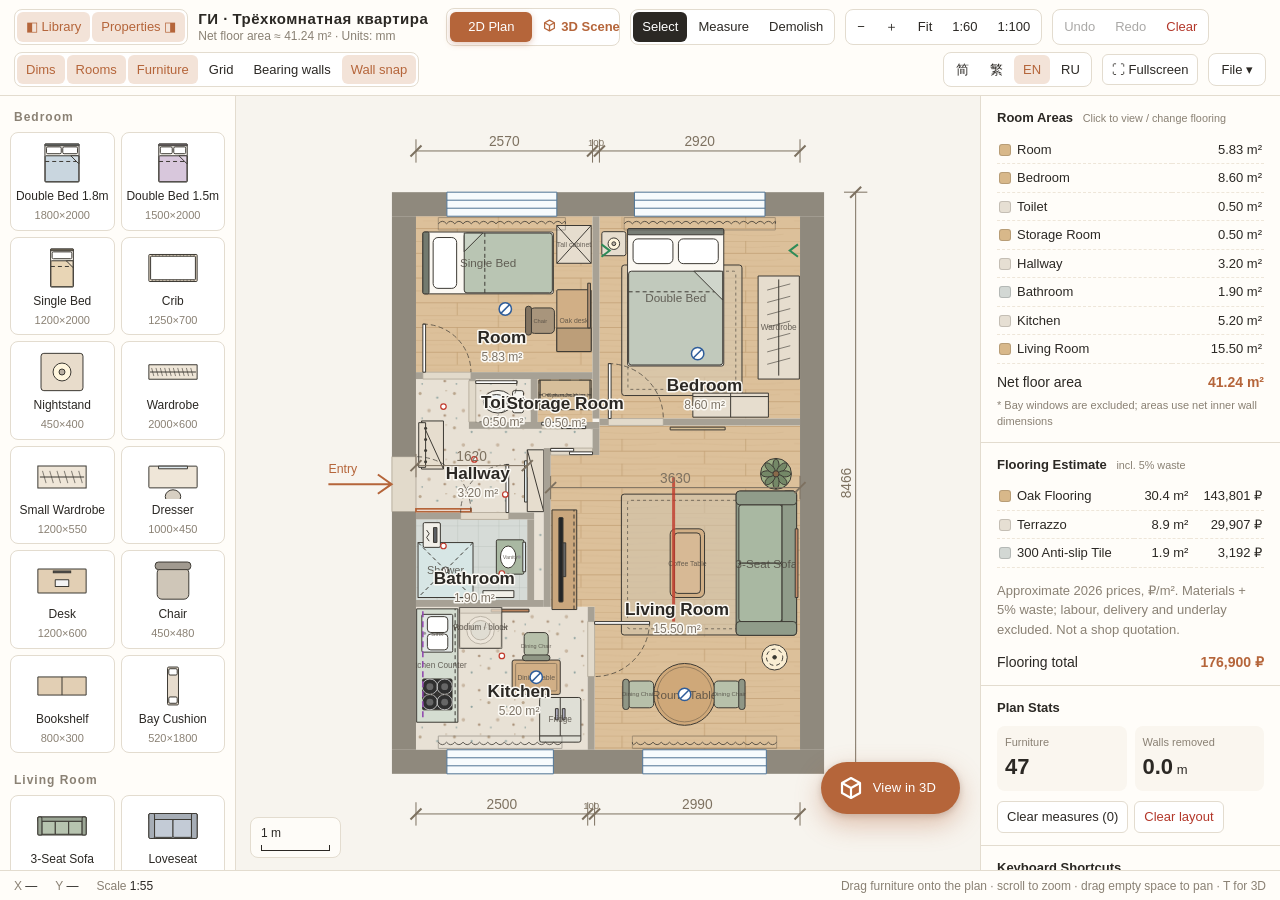
==== commit e1ded7f0: "UI language follows the browser locale (ru / zh / zh-Hant, otherwise English); build.py --plan/--out" ====
--- a/tests/offline.html
+++ b/tests/offline.html
@@ -391,7 +391,7 @@
 /* ======================= 多语言（中文 / English，默认中文） ======================= */
 const LANG_KEY = 'kvartira-3d:language';
 const LANGS = ['zh', 'zht', 'en', 'ru'];             // 简体 / 繁體（台湾用字）/ English
-let LANG = (() => { const fallback = navigator.language.toLowerCase().startsWith('ru') ? 'ru' : 'zh'; try { const l = localStorage.getItem(LANG_KEY); return LANGS.includes(l) ? l : fallback; } catch(e) { return fallback; } })();
+let LANG = (() => { const nl = (navigator.language || '').toLowerCase(); const fallback = nl.startsWith('ru') ? 'ru' : /^zh-(tw|hk|mo)|^zh-hant/.test(nl) ? 'zht' : nl.startsWith('zh') ? 'zh' : 'en'; try { const l = localStorage.getItem(LANG_KEY); return LANGS.includes(l) ? l : fallback; } catch(e) { return fallback; } })();
 // 简 → 繁：先按词替换一字多义的字，再逐字查表（表由 OpenCC s2tw 按本页用到的字生成）
 const S2T_PHRASES = [['布置','佈置'],['布局','佈局'],['台面','檯面'],['复制','複製']];
 const S2T = new Map(('与與两兩个個为為书書于於仅僅从從价價会會传傳体體余餘侧側倾傾储儲儿兒关關内內写寫净淨准準击擊则則刚剛删刪制製办辦动動势勢区區单單占佔卧臥卫衛厅廳历歷压壓厨廚双雙发發变變叶葉后後吗嗎听聽启啟哑啞围圍图圖圆圓场場坐座块塊垫墊墙牆处處备備复復头頭妆妝婴嬰实實宽寬对對导導层層屉屜属屬岛島带帶干乾并並库庫应應开開当當径徑态態总總悬懸懒懶户戶护護拟擬择擇挂掛挡擋挤擠损損换換据據摆擺摇搖撑撐数數无無时時显顯暂暫机機杂雜杆桿条條来來松鬆构構柜櫃标標栈棧栏欄样樣梁樑棱稜椭橢横橫橱櫥气氣没沒注註浅淺测測浏瀏游遊滚滾满滿灯燈灵靈点點热熱状狀独獨环環现現电電画畫监監盖蓋盘盤砖磚确確离離积積称稱竖豎筑築签籤类類约約级級线線结結绕繞绘繪给給统統继繼绿綠缀綴编編缝縫缩縮网網联聯脚腳获獲虚虛装裝见見视視览覽触觸计計认認让讓议議记記设設识識译譯该該语語请請读讀调調负負败敗质質贴貼赶趕转轉轮輪软軟轴軸轻輕载載较較辅輔辑輯边邊过過这這进進远遠适適选選邻鄰里裡针針钢鋼钮鈕铰鉸铺鋪销銷锁鎖键鍵镜鏡长長门門闭閉闲閒间間阅閱阳陽阴陰阶階随隨隐隱静靜页頁顶頂项項顺順颜顏飘飄飞飛马馬鸟鳥齐齊龙龍').match(/../gu).map(p => [...p]));
